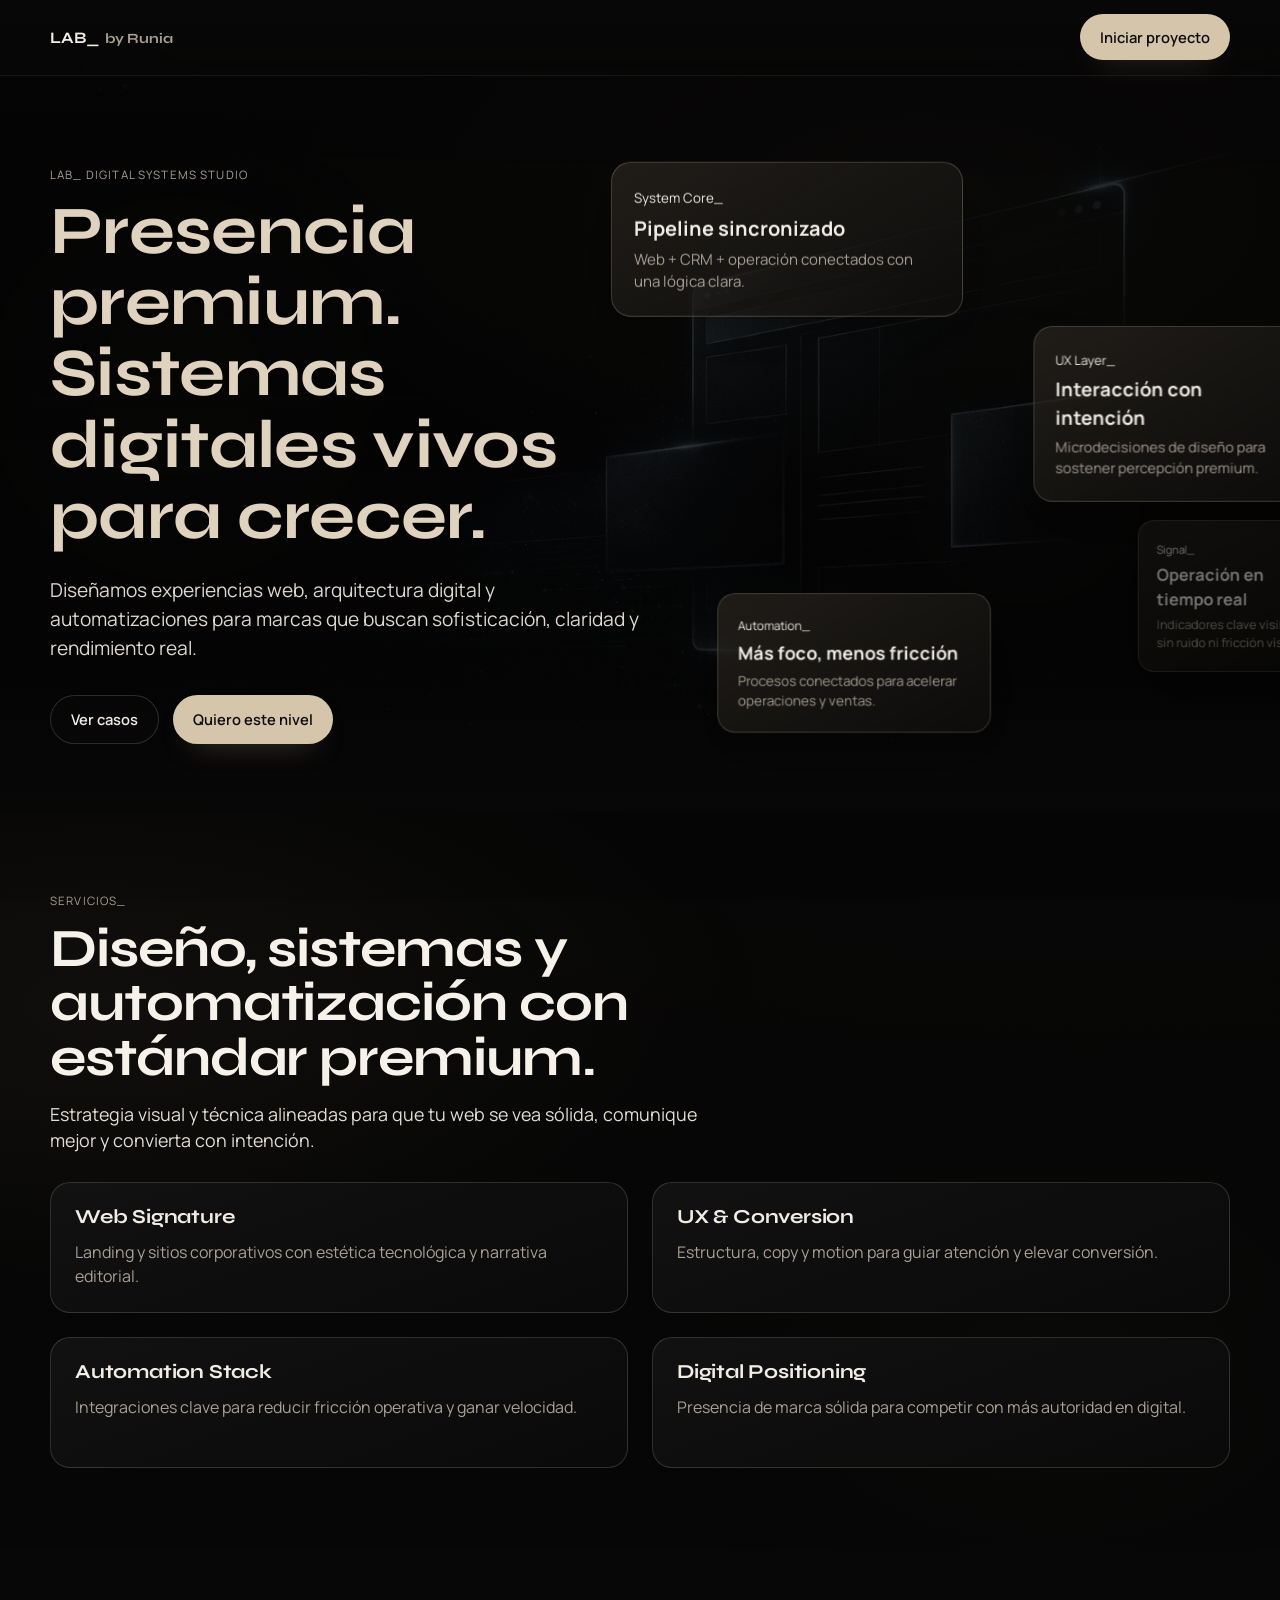
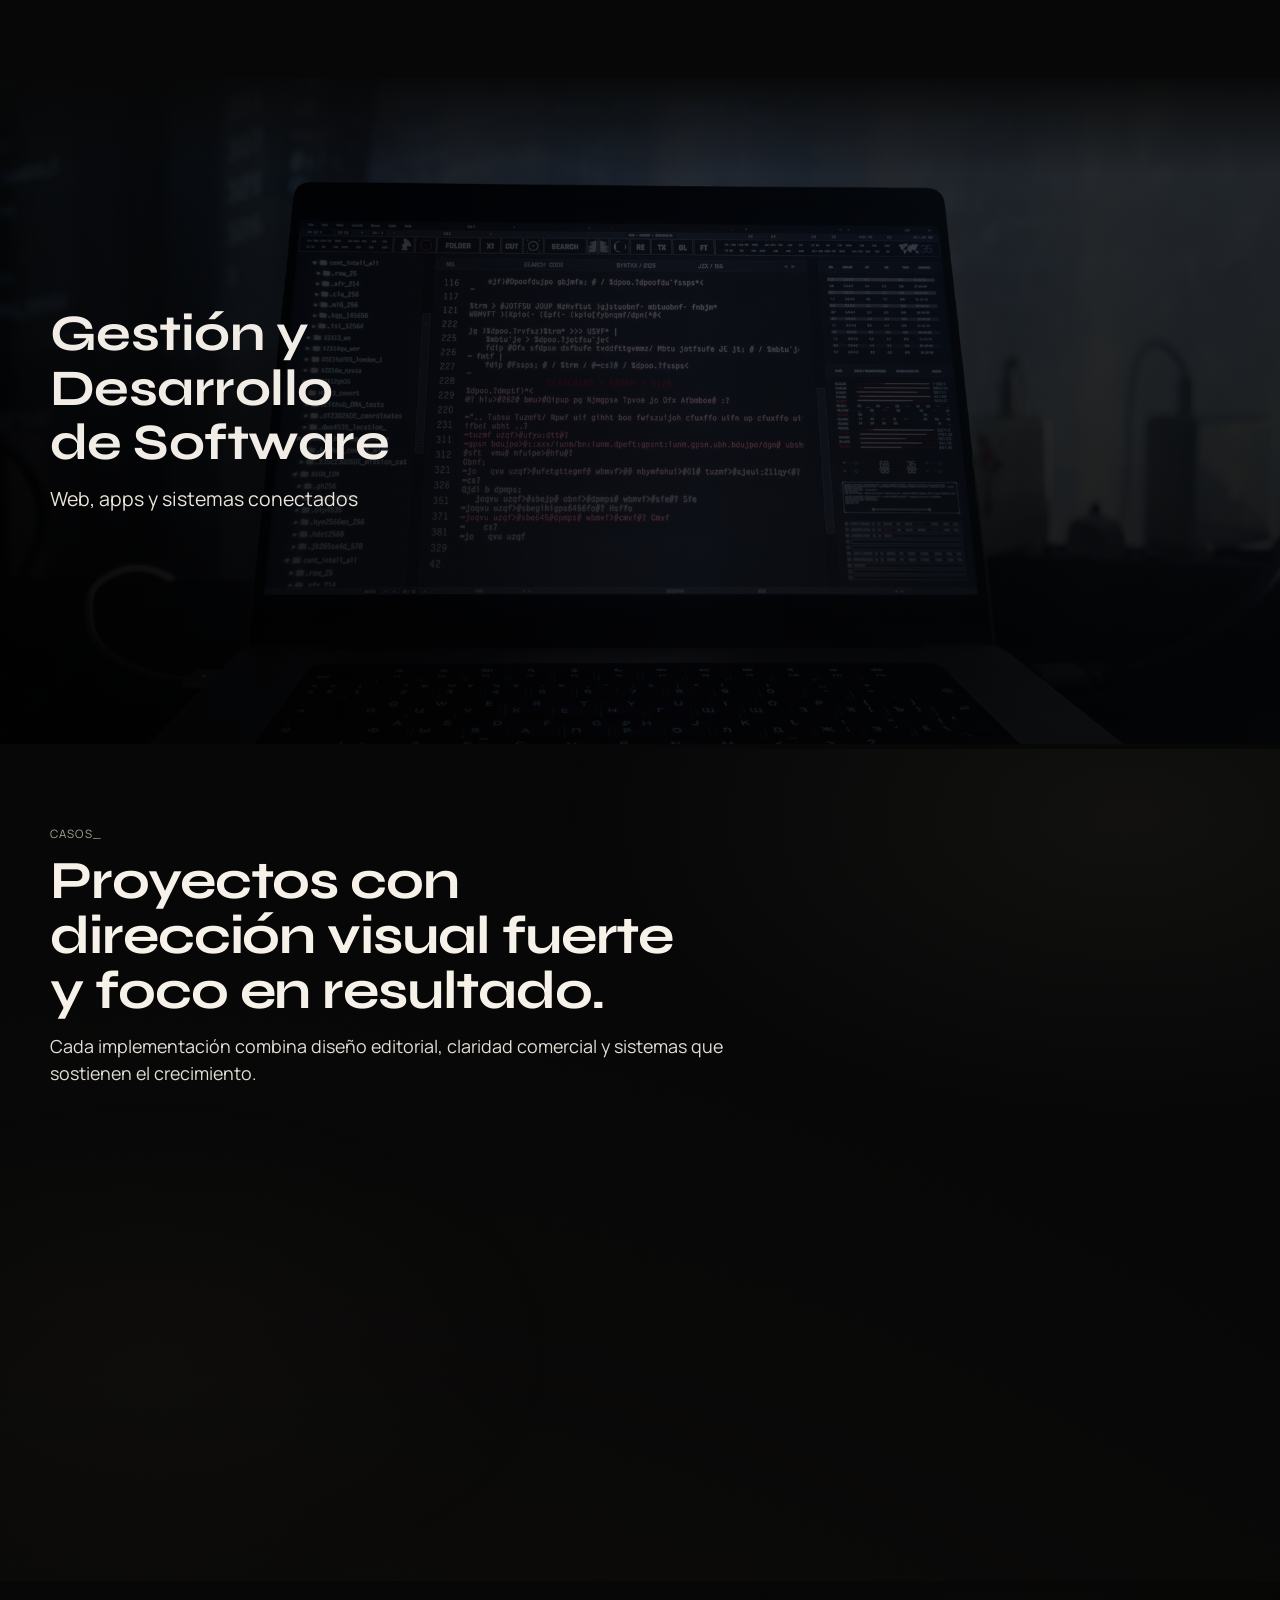
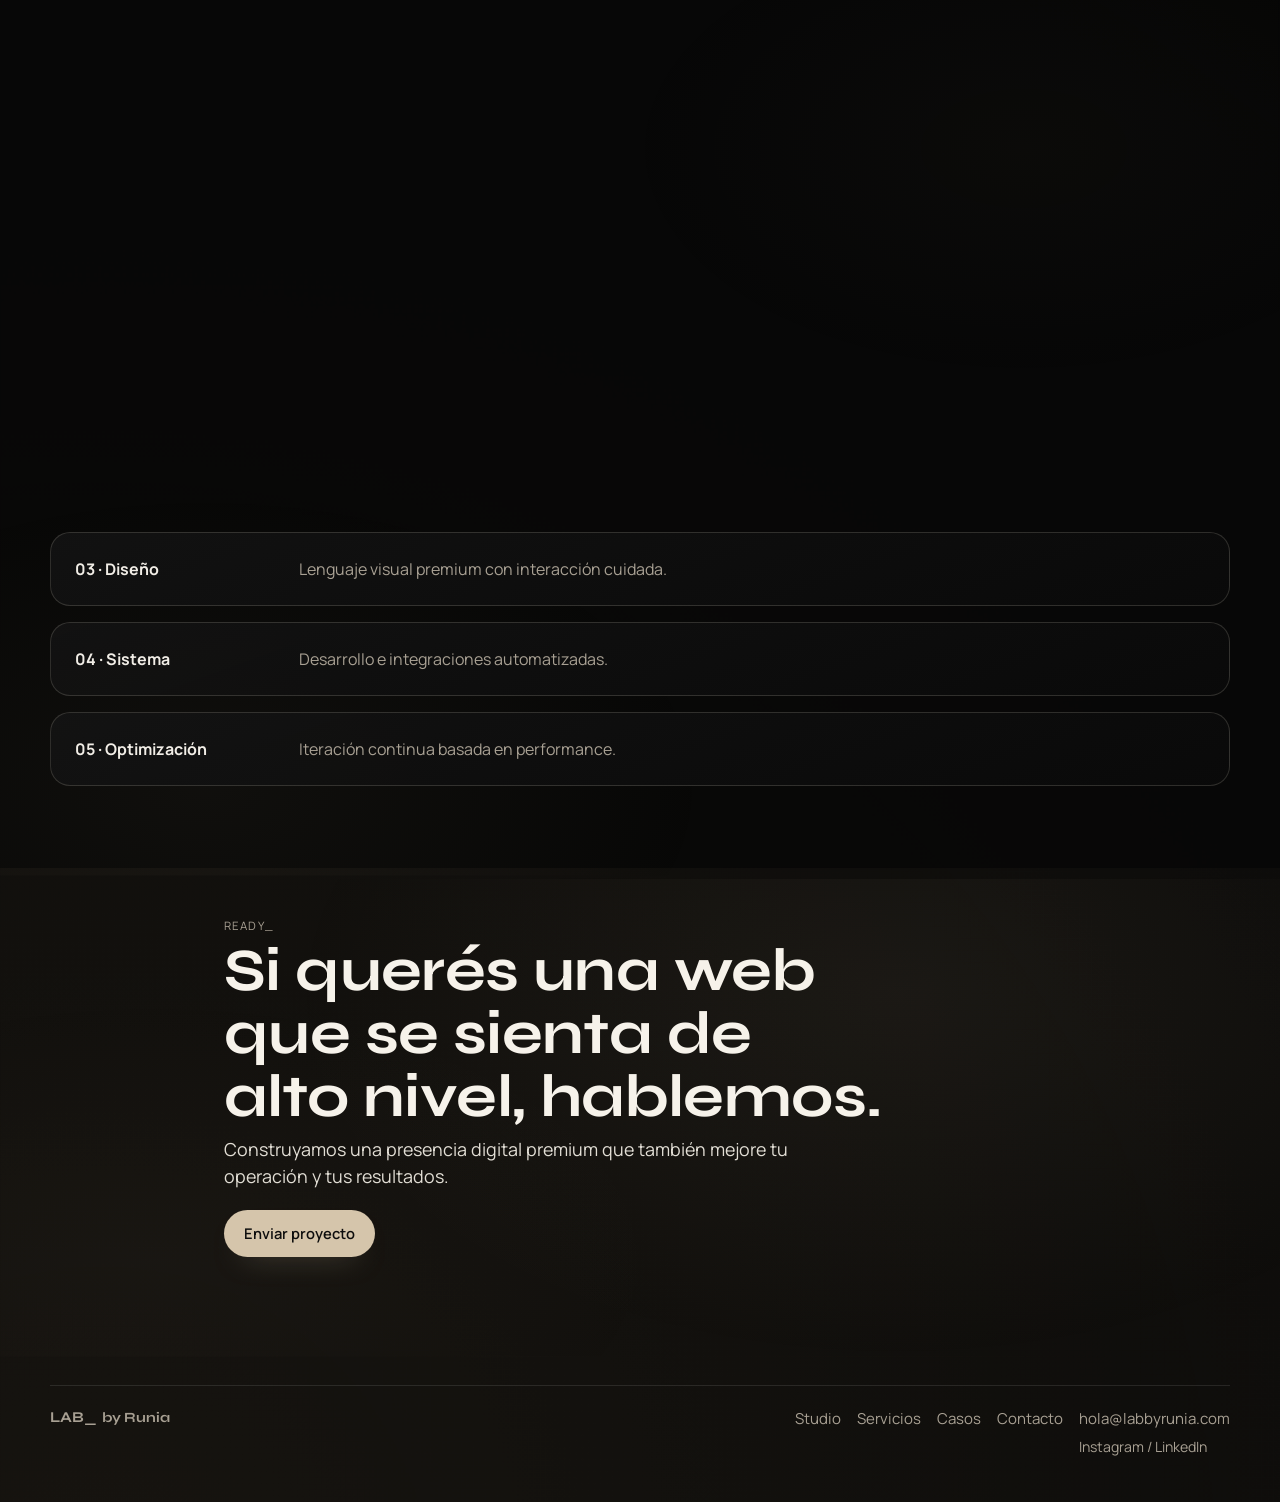
==== index.html @ f89820e9 "Restore heading hierarchy and rebalance highlight intensity" ====
<!doctype html>
<html lang="es">
  <head>
    <meta charset="UTF-8" />
    <meta name="viewport" content="width=device-width, initial-scale=1" />
    <title>LAB_ by Runia — Digital Systems Studio</title>
    <meta
      name="description"
      content="LAB_ by Runia crea webs premium, automatizaciones y sistemas digitales para marcas que buscan escalar con estructura y diseño de alto nivel."
    />
    <meta property="og:title" content="LAB_ by Runia" />
    <meta
      property="og:description"
      content="Experiencias digitales premium con estética editorial, interacción sutil y enfoque en resultados de negocio."
    />
    <meta property="og:type" content="website" />
    <meta name="theme-color" content="#080808" />
    <link rel="icon" type="image/png" href="assets/favicon/favicon.png" />
    <link rel="preconnect" href="https://fonts.googleapis.com" />
    <link rel="preconnect" href="https://fonts.gstatic.com" crossorigin />
    <link
      href="https://fonts.googleapis.com/css2?family=Manrope:wght@400;500;600;700&family=Syne:wght@500;600;700&display=swap"
      rel="stylesheet"
    />
    <link rel="stylesheet" href="styles.css" />
  </head>
  <body>
    <noscript>
      <style>
        .reveal {
          opacity: 1 !important;
          transform: none !important;
          filter: none !important;
        }
      </style>
    </noscript>

    <div class="site-atmosphere" aria-hidden="true"><span></span><span></span><span></span></div>
    <div class="hero-scroll-bg" aria-hidden="true"></div>
    <div class="global-particle-field" aria-hidden="true"></div>

    <header class="navbar" id="top">
      <nav class="container nav-wrap" aria-label="Principal">
        <a href="#top" class="brand" aria-label="LAB by Runia">LAB_<span>by Runia</span></a>
        <a href="formulario.html" class="btn btn-solid magnetic">Iniciar proyecto</a>
      </nav>
    </header>

    <main>
      <section class="hero" id="studio">
        <div class="container hero-grid">
          <div class="hero-copy">
            <p class="eyebrow reveal" data-reveal="soft">LAB_ DIGITAL SYSTEMS STUDIO</p>
            <h1 class="reveal motion-title hero-highlight" data-reveal="rise">
              Presencia premium.
              <span>Sistemas digitales vivos para crecer.</span>
            </h1>
            <p class="lead reveal" data-reveal="soft">
              Diseñamos experiencias web, arquitectura digital y automatizaciones para marcas que buscan sofisticación,
              claridad y rendimiento real.
            </p>
            <div class="hero-actions reveal" data-reveal="soft">
              <a href="#work" class="btn btn-ghost">Ver casos</a>
              <a href="formulario.html" class="btn btn-solid">Quiero este nivel</a>
            </div>
          </div>

          <div class="hero-visual reveal" data-reveal="right" aria-hidden="true">
            <article class="float-card card-main" data-intensity="1">
              <small>System Core_</small>
              <strong>Pipeline sincronizado</strong>
              <p>Web + CRM + operación conectados con una lógica clara.</p>
            </article>
            <article class="float-card card-mid" data-intensity="0.72">
              <small>UX Layer_</small>
              <strong>Interacción con intención</strong>
              <p>Microdecisiones de diseño para sostener percepción premium.</p>
            </article>
            <article class="float-card card-back" data-intensity="0.52">
              <small>Automation_</small>
              <strong>Más foco, menos fricción</strong>
              <p>Procesos conectados para acelerar operaciones y ventas.</p>
            </article>
            <article class="float-card card-edge" data-intensity="0.45">
              <small>Signal_</small>
              <strong>Operación en tiempo real</strong>
              <p>Indicadores clave visibles sin ruido ni fricción visual.</p>
            </article>
          </div>
        </div>
      </section>

      <section class="section" id="services">
        <div class="container">
          <div class="section-head reveal" data-reveal="soft">
            <p class="section-tag">Servicios_</p>
            <h2 class="motion-title section-highlight">Diseño, sistemas y automatización con estándar premium.</h2>
            <p class="section-intro">Estrategia visual y técnica alineadas para que tu web se vea sólida, comunique mejor y convierta con intención.</p>
          </div>
          <div class="services-grid">
            <article class="service-card interactive-surface reveal tilt" data-reveal="rise">
              <h3>Web Signature</h3>
              <p>Landing y sitios corporativos con estética tecnológica y narrativa editorial.</p>
            </article>
            <article class="service-card interactive-surface reveal tilt" data-reveal="rise">
              <h3>UX & Conversion</h3>
              <p>Estructura, copy y motion para guiar atención y elevar conversión.</p>
            </article>
            <article class="service-card interactive-surface reveal tilt" data-reveal="rise">
              <h3>Automation Stack</h3>
              <p>Integraciones clave para reducir fricción operativa y ganar velocidad.</p>
            </article>
            <article class="service-card interactive-surface reveal tilt" data-reveal="rise">
              <h3>Digital Positioning</h3>
              <p>Presencia de marca sólida para competir con más autoridad en digital.</p>
            </article>
          </div>
        </div>
      </section>

      <section class="showcase" aria-label="Showcase LAB_">
        <div class="showcase-slider" data-showcase-slider>
          <article
            class="showcase-slide is-active"
            data-showcase-slide
            style="--showcase-image: url('./assets/showcase/software.jpg')"
          >
            <div class="showcase-content">
              <h2>Gestión y Desarrollo de Software</h2>
              <p>Web, apps y sistemas conectados</p>
            </div>
          </article>
          <article
            class="showcase-slide"
            data-showcase-slide
            style="--showcase-image: url('./assets/showcase/branding.jpg')"
          >
            <div class="showcase-content">
              <h2>Diseño y Estrategia</h2>
              <p>Branding y experiencia digital premium</p>
            </div>
          </article>
          <article
            class="showcase-slide"
            data-showcase-slide
            style="--showcase-image: url('./assets/showcase/system.jpg')"
          >
            <div class="showcase-content">
              <h2>Sistemas que escalan</h2>
              <p>Automatización y operación inteligente</p>
            </div>
          </article>
        </div>
      </section>


      <section class="section" id="work">
        <div class="container">
          <div class="section-head reveal" data-reveal="soft">
            <p class="section-tag">Casos_</p>
            <h2 class="motion-title subtle-highlight">Proyectos con dirección visual fuerte y foco en resultado.</h2>
            <p class="section-intro">Cada implementación combina diseño editorial, claridad comercial y sistemas que sostienen el crecimiento.</p>
          </div>
          <div class="project-grid">
            <article class="project interactive-surface reveal tilt" data-reveal="left">
              <div class="project-media"><img src="./assets/servicios/image_1.png" alt="Caso Hospitality Premium" loading="lazy" decoding="async" /></div>
              <div class="project-body">
                <p class="meta">Hospitality Premium</p>
                <h3>Nueva experiencia digital para reservas directas y posicionamiento.</h3>
              </div>
            </article>
            <article class="project interactive-surface reveal tilt" data-reveal="rise">
              <div class="project-media"><img src="./assets/servicios/image_2.png" alt="Caso Servicios B2B" loading="lazy" decoding="async" /></div>
              <div class="project-body">
                <p class="meta">Servicios B2B</p>
                <h3>Ecosistema web + automatización comercial orientado a crecimiento.</h3>
              </div>
            </article>
            <article class="project interactive-surface reveal tilt" data-reveal="right">
              <div class="project-media"><img src="./assets/servicios/image_3.png" alt="Caso Producto Digital" loading="lazy" decoding="async" /></div>
              <div class="project-body">
                <p class="meta">Producto Digital</p>
                <h3>Lanzamiento con identidad premium y flujo de captación inteligente.</h3>
              </div>
            </article>
          </div>
        </div>
      </section>

      <section class="section" id="process">
        <div class="container">
          <div class="section-head reveal" data-reveal="soft">
            <p class="section-tag">Proceso_</p>
            <h2 class="motion-title subtle-highlight">Un flujo claro para diseñar, construir y escalar con precisión.</h2>
            <p class="section-intro">Una secuencia concreta para pasar de la idea a una presencia digital consistente, medible y profesional.</p>
          </div>
          <ol class="process-list">
            <li class="reveal interactive-surface" data-reveal="left"><strong>01 · Diagnóstico</strong><span>Marca, negocio y fricciones críticas.</span></li>
            <li class="reveal interactive-surface" data-reveal="rise"><strong>02 · Arquitectura</strong><span>Definición de estructura y narrativa.</span></li>
            <li class="reveal interactive-surface" data-reveal="rise"><strong>03 · Diseño</strong><span>Lenguaje visual premium con interacción cuidada.</span></li>
            <li class="reveal interactive-surface" data-reveal="rise"><strong>04 · Sistema</strong><span>Desarrollo e integraciones automatizadas.</span></li>
            <li class="reveal interactive-surface" data-reveal="right"><strong>05 · Optimización</strong><span>Iteración continua basada en performance.</span></li>
          </ol>
        </div>
      </section>

      <section class="section cta" id="contact">
        <div class="container cta-inner reveal" data-reveal="rise">
          <p class="section-tag">Ready_</p>
          <h2 class="motion-title subtle-highlight">Si querés una web que se sienta de alto nivel, hablemos.</h2>
          <p class="section-intro">Construyamos una presencia digital premium que también mejore tu operación y tus resultados.</p>
          <a href="formulario.html" class="btn btn-solid">Enviar proyecto</a>
        </div>
      </section>
    </main>

    <footer class="footer">
      <div class="container footer-wrap">
        <a href="#top" class="brand">LAB_<span>by Runia</span></a>
        <ul>
          <li><a href="#studio">Studio</a></li>
          <li><a href="#services">Servicios</a></li>
          <li><a href="#work">Casos</a></li>
          <li><a href="#contact">Contacto</a></li>
        </ul>
        <div>
          <a href="mailto:hola@labbyrunia.com">hola@labbyrunia.com</a>
          <p>Instagram / LinkedIn</p>
        </div>
      </div>
    </footer>

    <script src="script.js"></script>
  </body>
</html>
---- styles.css ----
:root {
  --bg: #070707;
  --bg-soft: #111111;
  --panel: rgba(19, 19, 19, 0.8);
  --text: #f1ede6;
  --muted: #a8a093;
  --line: rgba(236, 226, 208, 0.16);
  --accent: #d5c5ab;
  --radius: 1.25rem;
  --max: 1180px;
  --easing-premium: cubic-bezier(0.22, 0.61, 0.36, 1);
  --space-1: 0.5rem;   /* 8px */
  --space-2: 0.75rem;  /* 12px */
  --space-3: 1rem;     /* 16px */
  --space-4: 1.5rem;   /* 24px */
  --space-5: 2rem;     /* 32px */
}

*,
*::before,
*::after {
  box-sizing: border-box;
}

html {
  scroll-behavior: smooth;
}

body {
  margin: 0;
  color: var(--text);
  font-family: "Manrope", system-ui, -apple-system, BlinkMacSystemFont, "Segoe UI", sans-serif;
  line-height: 1.5;
  background:
    radial-gradient(circle at 84% -16%, rgba(48, 40, 29, 0.52) 0%, transparent 35%),
    radial-gradient(circle at 8% 102%, rgba(44, 38, 28, 0.42) 0%, transparent 46%),
    var(--bg);
  overflow-x: hidden;
  --spot-x: 50%;
  --spot-y: 20%;
  --spot-opacity: 0;
}

body::before,
body::after {
  content: "";
  position: fixed;
  inset: -25%;
  pointer-events: none;
  z-index: -3;
}

body::before {
  background:
    radial-gradient(26rem 26rem at var(--spot-x) var(--spot-y), rgba(221, 205, 178, calc(var(--spot-opacity) * 0.12)), transparent 72%),
    radial-gradient(20rem 20rem at calc(var(--spot-x) - 22%) calc(var(--spot-y) + 12%), rgba(191, 177, 150, calc(var(--spot-opacity) * 0.08)), transparent 74%);
  transition: opacity 0.4s var(--easing-premium);
}

body::after {
  opacity: 0.28;
  mix-blend-mode: soft-light;
  background-image:
    radial-gradient(circle at 20% 18%, rgba(255, 255, 255, 0.16) 0.5px, transparent 0.8px),
    radial-gradient(circle at 75% 62%, rgba(255, 255, 255, 0.14) 0.45px, transparent 0.8px);
  background-size: 3px 3px, 4px 4px;
}

.site-atmosphere {
  position: fixed;
  inset: 0;
  z-index: -2;
  pointer-events: none;
  overflow: hidden;
}

.site-atmosphere span {
  position: absolute;
  border-radius: 999px;
  filter: blur(64px);
  opacity: 0.12;
  transform: translate3d(0, 0, 0);
}

.site-atmosphere span:nth-child(1) {
  width: 44vw;
  height: 44vw;
  left: -8vw;
  top: 12vh;
  background: radial-gradient(circle at center, rgba(193, 170, 136, 0.32), transparent 72%);
}

.site-atmosphere span:nth-child(2) {
  width: 32vw;
  height: 28vw;
  right: 4vw;
  top: 34vh;
  background: radial-gradient(circle at center, rgba(225, 212, 193, 0.24), transparent 72%);
}

.site-atmosphere span:nth-child(3) {
  width: 36vw;
  height: 30vw;
  left: 22vw;
  bottom: -8vw;
  background: radial-gradient(circle at center, rgba(178, 163, 136, 0.2), transparent 74%);
}

.hero-scroll-bg {
  position: fixed;
  inset: 0;
  z-index: -4;
  pointer-events: none;
  background-image: url("./assets/hero/hero.webp");
  background-size: cover;
  background-position: center right;
  background-repeat: no-repeat;
  background-attachment: fixed;
  filter: saturate(0.72) brightness(0.62) contrast(1.04);
  opacity: 0.78;
}

.container {
  width: min(100% - 3rem, var(--max));
  margin-inline: auto;
}

.global-particle-field {
  position: fixed;
  inset: 0;
  z-index: -1;
  pointer-events: none;
  overflow: hidden;
  opacity: 0.4;
}

.navbar {
  position: sticky;
  top: 0;
  z-index: 40;
  backdrop-filter: blur(15px) saturate(1.08);
  background: linear-gradient(180deg, rgba(9, 9, 9, 0.82), rgba(9, 9, 9, 0.58));
  border-bottom: 1px solid rgba(255, 255, 255, 0.06);
  transition: background-color 340ms var(--easing-premium), border-color 340ms var(--easing-premium), box-shadow 340ms var(--easing-premium);
}

.navbar.is-scrolled {
  background: linear-gradient(180deg, rgba(9, 9, 9, 0.9), rgba(8, 8, 8, 0.78));
  border-bottom-color: rgba(255, 255, 255, 0.12);
  box-shadow: 0 22px 48px -44px rgba(0, 0, 0, 0.9);
}

.nav-wrap {
  min-height: 4.7rem;
  display: flex;
  align-items: center;
  justify-content: space-between;
  gap: 1.2rem;
}

.brand {
  text-decoration: none;
  font-family: "Syne", sans-serif;
  color: var(--text);
  font-weight: 700;
}

.brand span {
  color: var(--muted);
  margin-left: 0.3rem;
  font-size: 0.88rem;
}

.nav-links {
  display: flex;
  list-style: none;
  gap: 1.4rem;
  padding: 0;
  margin: 0;
}

.nav-links a,
.footer a {
  color: var(--muted);
  text-decoration: none;
  position: relative;
  font-size: 0.94rem;
  transition: color 350ms var(--easing-premium), transform 350ms var(--easing-premium);
}

.nav-links a::after,
.footer a::after {
  content: "";
  position: absolute;
  left: 0;
  bottom: -0.14rem;
  width: 100%;
  height: 1px;
  background: linear-gradient(90deg, transparent 0%, currentColor 16%, currentColor 84%, transparent 100%);
  transform: scaleX(0);
  transform-origin: left;
  transition: transform 350ms var(--easing-premium);
}

.nav-links a:hover,
.footer a:hover {
  color: var(--text);
  transform: translateY(-1px);
}

.nav-links a:hover::after,
.footer a:hover::after {
  transform: scaleX(1);
}

.menu-toggle {
  display: none;
}

.btn {
  text-decoration: none;
  padding: 0.76rem 1.26rem;
  border-radius: 999px;
  font-size: 0.92rem;
  font-weight: 600;
  display: inline-flex;
  align-items: center;
  justify-content: center;
  transition:
    transform 320ms var(--easing-premium),
    background-color 320ms var(--easing-premium),
    border-color 320ms var(--easing-premium),
    color 320ms var(--easing-premium),
    box-shadow 320ms var(--easing-premium);
}

.btn:hover {
  transform: translateY(-2px);
}

.btn.magnetic {
  will-change: transform;
}

.btn.magnetic:hover {
  transform: none;
}

.btn-solid {
  color: #0d0d0d;
  background: var(--accent);
  box-shadow: 0 14px 30px -20px rgba(213, 197, 171, 0.62);
}

.btn-solid:hover {
  background: #e1d4be;
}

.btn-ghost {
  border: 1px solid var(--line);
  color: var(--text);
  background: rgba(255, 255, 255, 0.01);
}

.btn-ghost:hover {
  border-color: rgba(213, 197, 171, 0.4);
}

.hero {
  position: relative;
  padding: 5.6rem 0 4.2rem;
  isolation: isolate;
  background: transparent;
  opacity: 0;
  transform: translateY(16px);
  animation: hero-enter 900ms var(--easing-premium) 120ms forwards;
}

.hero::before {
  content: "";
  position: absolute;
  inset: 0;
  z-index: -1;
  pointer-events: none;
  background:
    linear-gradient(180deg, rgba(6, 6, 6, 0.72) 0%, rgba(6, 6, 6, 0.5) 44%, rgba(6, 6, 6, 0.78) 100%),
    radial-gradient(58rem 28rem at 72% 18%, rgba(245, 237, 224, 0.05), transparent 70%);
}

.hero::after {
  content: "";
  position: absolute;
  left: 0;
  right: 0;
  bottom: -1px;
  height: clamp(3.5rem, 9vw, 7rem);
  pointer-events: none;
  z-index: 1;
  background: linear-gradient(180deg, rgba(7, 7, 7, 0) 0%, rgba(7, 7, 7, 0.88) 70%, rgba(7, 7, 7, 1) 100%);
}

.particle {
  position: absolute;
  border-radius: 50%;
  width: var(--particle-size, 8px);
  height: var(--particle-size, 8px);
  opacity: var(--particle-opacity, 0.1);
  background: radial-gradient(circle at 28% 30%, rgba(243, 238, 228, 0.9), rgba(214, 201, 178, 0.26) 72%, transparent 100%);
  transform: translate3d(var(--particle-x, 0px), var(--particle-y, 0px), 0);
  filter: blur(var(--particle-blur, 0px));
  will-change: transform;
}


.eyebrow,
.section-tag,
.meta {
  text-transform: uppercase;
  letter-spacing: 0.1em;
  font-size: 0.72rem;
  color: var(--muted);
  margin: 0;
}

.hero-grid {
  display: grid;
  grid-template-columns: 1.1fr 1fr;
  gap: 3.1rem;
  align-items: end;
  position: relative;
  z-index: 2;
}

h1,
h2,
h3 {
  margin: 0;
  font-family: "Syne", sans-serif;
  line-height: 1.05;
  letter-spacing: -0.01em;
}

h1 {
  margin-top: 0.8rem;
  max-width: 14ch;
  font-size: clamp(2.2rem, 5.3vw, 5rem);
}

h1 span {
  color: #dfd2be;
}

.motion-title.reveal .word {
  display: inline-block;
  transform: translateY(1.08em);
  opacity: 0;
  filter: blur(3px);
  transition: transform 0.72s var(--easing-premium), opacity 0.72s var(--easing-premium), filter 0.72s var(--easing-premium);
  transition-delay: var(--word-delay, 0ms);
}

.motion-title.reveal.is-visible .word {
  transform: translateY(0);
  opacity: 1;
  filter: blur(0);
}

.lead {
  margin: 1.5rem 0 2.05rem;
  max-width: 58ch;
  font-size: clamp(1rem, 1.6vw, 1.2rem);
  color: color-mix(in srgb, var(--text) 72%, var(--muted));
}

.hero-actions {
  display: flex;
  gap: 0.85rem;
  flex-wrap: wrap;
}

.hero-visual {
  min-height: clamp(23rem, 47vw, 35rem);
  width: min(120%, 44rem);
  margin-left: max(-2.6rem, -5vw);
  position: relative;
  perspective: 1500px;
  transform-style: preserve-3d;
  overflow: visible;
}

.float-card {
  position: absolute;
  --shadow-x: 0px;
  --shadow-y: 20px;
  background: linear-gradient(150deg, rgba(40, 36, 31, 0.78), rgba(18, 17, 15, 0.62));
  border: 1px solid rgba(232, 218, 192, 0.22);
  border-radius: var(--radius);
  padding: 1.35rem;
  box-shadow:
    var(--shadow-x) var(--shadow-y) 54px -38px rgba(0, 0, 0, 0.34),
    0 24px 64px -48px rgba(0, 0, 0, 0.42);
  backdrop-filter: blur(10px);
  filter: blur(var(--depth-blur, 0px));
  transform:
    translate3d(calc(var(--drag-x, 0px) + var(--mx, 0px)), calc(var(--drag-y, 0px) + var(--float-y, 0px) + var(--my, 0px)), 0)
    rotateX(var(--rx, 0deg))
    rotateY(var(--ry, 0deg))
    scale(var(--scale, 1));
  transition: border-color 360ms var(--easing-premium), box-shadow 360ms var(--easing-premium);
  cursor: grab;
  z-index: var(--z-card, 1);
  will-change: transform;
  user-select: none;
  touch-action: none;
}

.float-card:hover {
  border-color: rgba(212, 195, 169, 0.35);
}

.float-card.is-dragging {
  cursor: grabbing;
  transition: none;
  box-shadow: 0 30px 70px -34px rgba(0, 0, 0, 0.72);
}

.float-card strong {
  display: block;
  margin: 0.32rem 0;
  font-size: 1.25rem;
}

.float-card p {
  margin: 0;
  color: var(--muted);
  font-size: 0.94rem;
}

.card-main {
  inset: -4% auto auto -6%;
  width: min(22rem, 73%);
}

.card-mid {
  inset: 24% -4% auto auto;
  width: min(18.5rem, 62%);
  --scale: 0.95;
}

.card-back {
  inset: auto auto 1% 8%;
  width: min(19rem, 64%);
  --scale: 0.9;
}

.card-edge {
  inset: 58% -8% auto auto;
  width: min(14.4rem, 52%);
  --scale: 0.82;
  --depth-blur: 0.2px;
  opacity: 0.48;
}

.section {
  position: relative;
  padding: 5.1rem 0;
  isolation: isolate;
}

.showcase {
  position: relative;
  width: 100vw;
  margin-left: calc(50% - 50vw);
  margin-top: clamp(3.5rem, 10vw, 8.5rem);
  height: 74vh;
  min-height: 30rem;
  overflow: hidden;
  isolation: isolate;
}

.showcase::before {
  content: "";
  position: absolute;
  top: 0;
  left: 0;
  right: 0;
  height: clamp(3rem, 8vw, 6rem);
  z-index: 3;
  pointer-events: none;
  background: linear-gradient(180deg, rgba(7, 7, 7, 0.92) 0%, rgba(7, 7, 7, 0) 100%);
}

.showcase-slider {
  position: relative;
  width: 100%;
  height: 100%;
}

.showcase-slide {
  position: absolute;
  inset: 0;
  display: grid;
  align-items: center;
  padding-inline: 0;
  opacity: 0;
  pointer-events: none;
  transform: translateX(6%);
  transition: opacity 1.1s ease-in-out, transform 1.1s ease-in-out;
}

.showcase-slide::before,
.showcase-slide::after {
  content: "";
  position: absolute;
  inset: 0;
}

.showcase-slide::before {
  z-index: -2;
  background-image: var(--showcase-image);
  background-size: cover;
  background-position: center;
  transform: scale(1);
  transition: transform 900ms ease-in-out;
}

.showcase-slide::after {
  z-index: -1;
  background:
    linear-gradient(90deg, rgba(0, 0, 0, 0.86) 0%, rgba(0, 0, 0, 0.54) 55%, rgba(0, 0, 0, 0.7) 100%),
    linear-gradient(180deg, rgba(7, 7, 7, 0.22) 0%, rgba(7, 7, 7, 0.72) 100%);
}

.showcase-slide.is-active {
  opacity: 1;
  transform: translateX(0);
  pointer-events: auto;
}

.showcase-slide.is-active::before {
  transform: scale(1.05);
}

.showcase-content {
  width: min(100% - 3rem, var(--max));
  margin-inline: auto;
  transform: none;
  padding-right: clamp(1rem, 3vw, 5rem);
}

.showcase-content h2 {
  max-width: 11ch;
  font-size: clamp(1.9rem, 4vw, 3.65rem);
  line-height: 1.06;
  text-wrap: balance;
}

@supports (((-webkit-background-clip: text) or (background-clip: text)) and ((-webkit-mask-image: radial-gradient(circle, #000 0%, transparent 100%)) or (mask-image: radial-gradient(circle, #000 0%, transparent 100%)))) {
  .interactive-highlight {
    position: relative;
    display: inline-block;
    color: #f6f2ea;
    --highlight-x: 50%;
    --highlight-y: 50%;
    --highlight-alpha: 0;
    --highlight-glow-alpha: 0;
    --highlight-radius: clamp(120px, 16vw, 200px);
    --highlight-saturation: 1;
    --highlight-glow-blur: 2px;
    --highlight-glow-strength: 1;
    --highlight-intensity: 1;
    --highlight-gradient: linear-gradient(120deg, #00e5ff, #ff00a8, #ffd600, #0066ff, #00e5ff);
  }

  .interactive-highlight::before,
  .interactive-highlight::after {
    content: attr(data-highlight-text);
    position: absolute;
    inset: 0;
    pointer-events: none;
    color: transparent;
    background-image: var(--highlight-gradient);
    background-size: 220% 220%;
    background-position: 0% 50%;
    -webkit-background-clip: text;
    background-clip: text;
    -webkit-text-fill-color: transparent;
    animation: cmyk-shift 5.4s linear infinite;
    will-change: opacity, background-position, transform, filter, mask-image, -webkit-mask-image;
    -webkit-mask-image: radial-gradient(
      circle var(--highlight-radius) at var(--highlight-x) var(--highlight-y),
      rgba(0, 0, 0, 1) 0%,
      rgba(0, 0, 0, 0.88) 46%,
      rgba(0, 0, 0, 0) 84%
    );
    mask-image: radial-gradient(
      circle var(--highlight-radius) at var(--highlight-x) var(--highlight-y),
      rgba(0, 0, 0, 1) 0%,
      rgba(0, 0, 0, 0.88) 46%,
      rgba(0, 0, 0, 0) 84%
    );
  }

  .interactive-highlight::before {
    opacity: calc(var(--highlight-glow-alpha) * var(--highlight-glow-strength) * var(--highlight-intensity));
    filter: blur(var(--highlight-glow-blur)) saturate(var(--highlight-saturation));
    transform: translate3d(0, 0, 0);
  }

  .interactive-highlight::after {
    opacity: calc(var(--highlight-alpha) * var(--highlight-intensity));
    filter: saturate(var(--highlight-saturation));
  }

  .hero-highlight {
    --highlight-radius: clamp(170px, 22vw, 250px);
    --highlight-saturation: 1.36;
    --highlight-glow-blur: 6px;
    --highlight-glow-strength: 1;
  }

  .section-highlight {
    --highlight-radius: clamp(130px, 17vw, 200px);
    --highlight-saturation: 0.92;
    --highlight-glow-blur: 2px;
    --highlight-glow-strength: 0.3;
    --highlight-intensity: 0.62;
  }

  .subtle-highlight {
    --highlight-radius: clamp(95px, 12vw, 150px);
    --highlight-saturation: 0.78;
    --highlight-glow-blur: 0px;
    --highlight-glow-strength: 0;
    --highlight-intensity: 0.26;
  }
}

@keyframes cmyk-shift {
  0% {
    background-position: 0% 50%;
  }
  50% {
    background-position: 100% 50%;
  }
  100% {
    background-position: 0% 50%;
  }
}

.showcase-content p {
  margin: 0.9rem 0 0;
  max-width: 30ch;
  font-size: clamp(0.98rem, 1.6vw, 1.22rem);
  color: color-mix(in srgb, var(--text) 85%, #c8b9a4);
}

#services,
#process {
  background: rgba(7, 7, 7, 0.78);
  backdrop-filter: blur(1px);
}

#work,
#contact {
  background: transparent;
}

.section::before {
  content: "";
  position: absolute;
  inset: 0;
  border-radius: 0;
  background:
    radial-gradient(70rem 40rem at 8% 18%, rgba(205, 182, 143, 0.04), transparent 72%),
    radial-gradient(56rem 36rem at 88% 74%, rgba(232, 219, 200, 0.035), transparent 72%);
  border: 0;
  backdrop-filter: none;
  z-index: -1;
  transform: translate3d(0, var(--section-shift, 0px), 0);
  pointer-events: none;
}

#services::before {
  background:
    radial-gradient(62rem 30rem at 8% 26%, rgba(205, 182, 143, 0.055), transparent 68%),
    radial-gradient(40rem 28rem at 82% 74%, rgba(160, 141, 113, 0.03), transparent 70%);
}

#work::before {
  background:
    radial-gradient(55rem 32rem at 88% 8%, rgba(232, 219, 200, 0.05), transparent 66%),
    radial-gradient(38rem 24rem at 12% 72%, rgba(187, 169, 141, 0.028), transparent 70%);
}

#process::before {
  background:
    radial-gradient(48rem 28rem at 16% 90%, rgba(180, 162, 136, 0.05), transparent 66%),
    radial-gradient(38rem 22rem at 80% 18%, rgba(214, 196, 165, 0.022), transparent 68%);
}

.cta::before {
  background:
    radial-gradient(56rem 34rem at 70% 24%, rgba(214, 196, 165, 0.06), transparent 68%),
    radial-gradient(46rem 24rem at 12% 80%, rgba(189, 170, 143, 0.03), transparent 70%);
}

.section-head {
  display: grid;
  gap: var(--space-2);
  margin-bottom: 1.75rem;
}

.section-head h2 {
  max-width: 20ch;
  line-height: 1.02;
  letter-spacing: -0.02em;
  color: #f7f2e9;
  text-wrap: balance;
  font-size: clamp(2rem, 4.2vw, 3.8rem);
}

.section-intro {
  margin: 0.15rem 0 0;
  max-width: 62ch;
  font-size: clamp(1rem, 1.4vw, 1.12rem);
  color: color-mix(in srgb, var(--text) 80%, var(--muted));
}

.services-grid,
.project-grid {
  display: grid;
  gap: 1.5rem;
}

.services-grid {
  grid-template-columns: repeat(2, minmax(0, 1fr));
  grid-auto-rows: 1fr;
  align-items: stretch;
}

.service-card,
.project,
.process-list li {
  border: 1px solid var(--line);
  border-radius: var(--radius);
  background: linear-gradient(160deg, rgba(20, 20, 20, 0.88), rgba(10, 10, 10, 0.94));
}

.interactive-surface {
  position: relative;
  overflow: hidden;
  will-change: transform;
  transition: transform 340ms var(--easing-premium), border-color 340ms var(--easing-premium), box-shadow 340ms var(--easing-premium);
}

.interactive-surface::after {
  content: "";
  position: absolute;
  inset: -20%;
  border-radius: inherit;
  opacity: 0;
  background: radial-gradient(circle at var(--ix, 50%) var(--iy, 50%), rgba(255, 245, 232, 0.12), transparent 52%);
  transition: opacity 340ms var(--easing-premium);
  pointer-events: none;
}

.interactive-surface:hover::after {
  opacity: 0.28;
}

.service-card {
  height: 100%;
  padding: var(--space-4);
  display: grid;
  grid-template-rows: auto 1fr;
  align-content: start;
}

.service-card:hover {
  transform: translateY(-2px);
  border-color: rgba(212, 195, 169, 0.3);
  box-shadow: 0 22px 38px -36px rgba(0, 0, 0, 0.76);
}

.service-card h3 {
  font-size: 1.24rem;
}

.service-card p {
  margin: var(--space-2) 0 0;
  color: var(--muted);
}

.project-grid {
  grid-template-columns: repeat(3, minmax(0, 1fr));
}

.project {
  min-height: 24rem;
  display: grid;
  grid-template-rows: 220px 1fr;
  overflow: hidden;
}

.project:hover {
  transform: translateY(-2px);
  border-color: rgba(212, 195, 169, 0.3);
  box-shadow: 0 20px 34px -30px rgba(0, 0, 0, 0.7);
}

.project-media {
  height: 220px;
  overflow: hidden;
  border-radius: calc(var(--radius) - 1px) calc(var(--radius) - 1px) 0 0;
}

.project-media img {
  width: 100%;
  height: 100%;
  object-fit: cover;
  object-position: center;
  display: block;
  transform: scale(1);
  transition: transform 540ms var(--easing-premium);
  backface-visibility: hidden;
}

.project:hover .project-media img {
  transform: scale(1.05);
}

.project-body {
  padding: var(--space-4);
  display: grid;
  grid-template-rows: auto 1fr;
  align-content: start;
  position: relative;
  z-index: 1;
}

.project h3 {
  margin-top: var(--space-2);
  font-size: clamp(1.06rem, 1.8vw, 1.38rem);
}

.process-list {
  list-style: none;
  margin: 0;
  padding: 0;
  display: grid;
  gap: 1rem;
}

.process-list li {
  padding: var(--space-4);
  display: grid;
  grid-template-columns: 13rem 1fr;
  gap: var(--space-3);
  align-items: start;
}

.process-list li:hover {
  transform: translateY(-1px);
  border-color: rgba(212, 195, 169, 0.28);
  box-shadow: 0 16px 28px -24px rgba(0, 0, 0, 0.7);
}

.process-list span {
  color: var(--muted);
}

.cta {
  padding-top: 2.6rem;
}

.cta-inner {
  padding: clamp(0.25rem, 1vw, 0.5rem) 0;
  max-width: 52rem;
  transform: translate3d(0, var(--parallax-y, 0), 0);
}

.cta-inner h2 {
  max-width: 15ch;
  margin: 0.28rem 0 0.45rem;
  font-size: clamp(2.15rem, 4.7vw, 4.2rem);
}

.cta-inner .section-intro {
  margin: 0 0 1.3rem;
  max-width: 57ch;
}

.footer {
  padding: 2.4rem 0 2.8rem;
}

.footer-wrap {
  border-top: 1px solid rgba(255, 255, 255, 0.1);
  padding-top: 1.3rem;
  display: grid;
  grid-template-columns: 1fr auto auto;
  gap: 1rem;
}

.footer ul {
  margin: 0;
  padding: 0;
  list-style: none;
  display: flex;
  gap: 1rem;
}

.footer p {
  margin: 0.32rem 0 0;
  font-size: 0.88rem;
  color: var(--muted);
}

.reveal {
  opacity: 1;
  transform: none;
  filter: none;
}

html.js .reveal {
  opacity: 0;
  transform: translateY(var(--reveal-y, 20px)) scale(var(--reveal-scale, 0.986));
  filter: blur(var(--reveal-blur, 2px));
  transition:
    transform var(--reveal-duration, 620ms) var(--easing-premium),
    opacity var(--reveal-duration, 620ms) var(--easing-premium),
    filter var(--reveal-duration, 620ms) var(--easing-premium);
  transition-delay: var(--reveal-delay, 0ms);
}

html.js .reveal[data-reveal='soft'] {
  --reveal-y: 12px;
  --reveal-blur: 1px;
  --reveal-duration: 520ms;
}

html.js .reveal[data-reveal='rise'] {
  --reveal-y: 16px;
  --reveal-duration: 620ms;
}

html.js .reveal[data-reveal='left'] {
  --reveal-y: 0px;
  transform: translateX(-14px) scale(0.996);
}

html.js .reveal[data-reveal='right'] {
  --reveal-y: 0px;
  transform: translateX(14px) scale(0.996);
}

html.js .reveal.is-visible {
  opacity: 1;
  transform: translateY(0) translateX(0) scale(1);
  filter: blur(0);
}

@keyframes hero-enter {
  from {
    opacity: 0;
    transform: translateY(16px);
  }
  to {
    opacity: 1;
    transform: translateY(0);
  }
}

@media (max-width: 980px), (pointer: coarse) {
  .nav-wrap {
    flex-wrap: wrap;
    padding: 0.6rem 0;
  }

  .menu-toggle {
    display: none !important;
    border: 1px solid var(--line);
    border-radius: 999px;
    background: rgba(255, 255, 255, 0.02);
    color: var(--text);
    padding: 0.34rem 0.8rem;
    font: inherit;
  }

  .nav-links { display: none !important; }

  .hero-grid,
  .footer-wrap,
  .process-list li,
  .project-grid,
  .services-grid {
    grid-template-columns: 1fr;
  }

  .services-grid {
    grid-auto-rows: auto;
  }

  .hero {
    padding-top: 2.6rem;
    padding-bottom: 2.2rem;
  }

  .hero-visual {
    min-height: 24rem;
    width: 100%;
    margin-top: 1rem;
    margin-left: 0;
    overflow: visible;
  }

  .float-card {
    position: absolute;
    padding: 0.68rem;
    border-radius: 0.8rem;
    touch-action: none;
  }

  .float-card strong {
    font-size: 0.78rem;
    margin: 0.24rem 0;
  }

  .float-card p {
    font-size: 0.63rem;
  }

  .float-card small {
    font-size: 0.52rem;
  }

  .card-main,
  .card-mid,
  .card-back,
  .card-edge {
    --scale: 1;
    opacity: 0.98;
    filter: none;
  }

  .card-main { top: 11%; left: 6%; width: 46%; }
  .card-mid { top: 34%; right: 8%; width: 43%; left: auto; }
  .card-back { top: 54%; left: 10%; width: 45%; right: auto; bottom: auto; }
  .card-edge { top: 67%; right: 11%; width: 34%; left: auto; opacity: 0.92; }

  .nav-wrap > .btn {
    margin-left: auto;
  }

  .site-atmosphere span {
    opacity: 0.12;
  }

  .hero-scroll-bg {
    background-attachment: scroll;
    background-position: 70% center;
  }

  .showcase {
    margin-top: clamp(2.2rem, 8vw, 4.4rem);
    min-height: 27rem;
    height: 64vh;
  }

  .showcase-slide {
    transform: translateX(0);
  }

  .showcase-content {
    width: min(100% - 2.8rem, var(--max));
    padding-right: 0;
  }
}



@media (max-width: 520px), (pointer: coarse) and (max-width: 640px) {
  .hero-visual {
    min-height: 22rem;
    margin-top: 1.2rem;
    grid-template-columns: 1fr;
  }

  .card-main { top: 4%; left: 5%; width: 60%; }
  .card-mid { top: 25%; right: 7%; width: 56%; left: auto; }
  .card-back { top: 45%; left: 8%; width: 58%; }
  .card-edge { top: 60%; right: 12%; width: 44%; left: auto; }
}

@media (max-width: 768px) {
  .project-grid {
    grid-template-columns: 1fr;
    gap: 1rem;
  }

  .project {
    width: 100%;
    min-height: auto;
    grid-template-rows: 180px 1fr;
  }

  .project-media {
    height: 180px;
  }

  .project-body {
    padding: 1.1rem;
  }

  .project h3 {
    font-size: 1rem;
    line-height: 1.35;
  }

  .project .meta {
    font-size: 0.68rem;
    line-height: 1.4;
  }
}

@media (prefers-reduced-motion: reduce) {
  *,
  *::before,
  *::after {
    animation-duration: 0.01ms !important;
    animation-iteration-count: 1 !important;
    transition-duration: 0.01ms !important;
  }

  .global-particle-field,
  body::before {
    display: none !important;
  }

  .hero {
    opacity: 1;
    transform: none;
    animation: none;
  }
}


@media (prefers-reduced-motion: reduce) {
  .showcase-slide,
  .showcase-slide.is-active,
  .showcase-content .meta,
  .showcase-content .motion-title,
  .showcase-content .section-intro {
    transition-duration: 0.01ms !important;
    transform: none !important;
  }

  .showcase-media {
    transform: none !important;
  }

  .showcase-glow {
    opacity: 0.14;
  }
}

/* ==============================
   Formulario de proyecto (wizard)
   ============================== */
.form-hero {
  padding-top: clamp(4rem, 8vw, 6.2rem);
}

.form-shell {
  max-width: 54rem;
}

.project-wizard {
  margin-top: 1.5rem;
  display: grid;
  gap: 1.3rem;
}

.wizard-progress {
  width: 100%;
  height: 6px;
  border-radius: 999px;
  background: rgba(255, 255, 255, 0.08);
  overflow: hidden;
}

.wizard-progress-bar {
  display: block;
  width: 14.28%;
  height: 100%;
  background: linear-gradient(90deg, #d5c5ab, #e6dbc8);
  transition: width 380ms var(--easing-premium);
}

.wizard-step-label {
  margin: 0.8rem 0 0;
  color: var(--muted);
  font-size: 0.94rem;
}

.wizard-step {
  margin: 0;
  padding: 1.2rem;
  border-radius: 1rem;
  border: 1px solid var(--line);
  background: rgba(18, 18, 18, 0.62);
  display: none;
}

.wizard-step.is-active {
  display: grid;
  gap: 1rem;
}

.wizard-step legend {
  padding: 0;
  margin-bottom: 0.7rem;
  font-family: "Syne", sans-serif;
  font-size: 1rem;
  color: color-mix(in srgb, var(--text) 82%, var(--muted));
}

.field-grid {
  display: grid;
  gap: 0.85rem;
  grid-template-columns: repeat(2, minmax(0, 1fr));
}

.field {
  display: grid;
  gap: 0.45rem;
}

.field span,
.field-group p {
  margin: 0;
  color: var(--muted);
  font-size: 0.95rem;
}

.field input[type="text"] {
  width: 100%;
  border: 1px solid var(--line);
  border-radius: 0.75rem;
  padding: 0.7rem 0.85rem;
  background: rgba(11, 11, 11, 0.85);
  color: var(--text);
  font: inherit;
}

.field input[type="text"]:focus {
  outline: none;
  border-color: rgba(213, 197, 171, 0.46);
}

.field-group {
  display: grid;
  gap: 0.55rem;
}

.field-group label {
  display: flex;
  align-items: center;
  gap: 0.58rem;
  border: 1px solid rgba(255, 255, 255, 0.08);
  border-radius: 0.75rem;
  padding: 0.58rem 0.72rem;
  color: color-mix(in srgb, var(--text) 92%, var(--muted));
  background: rgba(255, 255, 255, 0.01);
  transition: border-color 220ms ease, background-color 220ms ease;
}

.field-group label:has(input:checked) {
  border-color: rgba(213, 197, 171, 0.44);
  background: rgba(213, 197, 171, 0.09);
}

.field-group input {
  accent-color: #d5c5ab;
}

.suggestion-box {
  border-radius: 1rem;
  border: 1px solid rgba(213, 197, 171, 0.22);
  background: linear-gradient(120deg, rgba(33, 30, 26, 0.84), rgba(15, 14, 12, 0.8));
  padding: 1rem 1.1rem;
}

.suggestion-output {
  margin: 0.5rem 0 0;
  font-family: "Syne", sans-serif;
  font-size: clamp(1.15rem, 2.7vw, 1.6rem);
}

.wizard-actions {
  display: flex;
  align-items: center;
  gap: 0.75rem;
  justify-content: flex-end;
}

.form-success {
  margin-top: 1.5rem;
  padding: 1.3rem;
  border-radius: 1rem;
  border: 1px solid rgba(213, 197, 171, 0.28);
  background: rgba(17, 17, 17, 0.74);
  display: grid;
  gap: 0.8rem;
}

.form-success h2 {
  font-size: clamp(1.35rem, 3vw, 2rem);
}

@media (max-width: 760px) {
  .field-grid {
    grid-template-columns: 1fr;
  }

  .wizard-actions {
    justify-content: stretch;
    flex-wrap: wrap;
  }

  .wizard-actions .btn {
    flex: 1;
  }
}
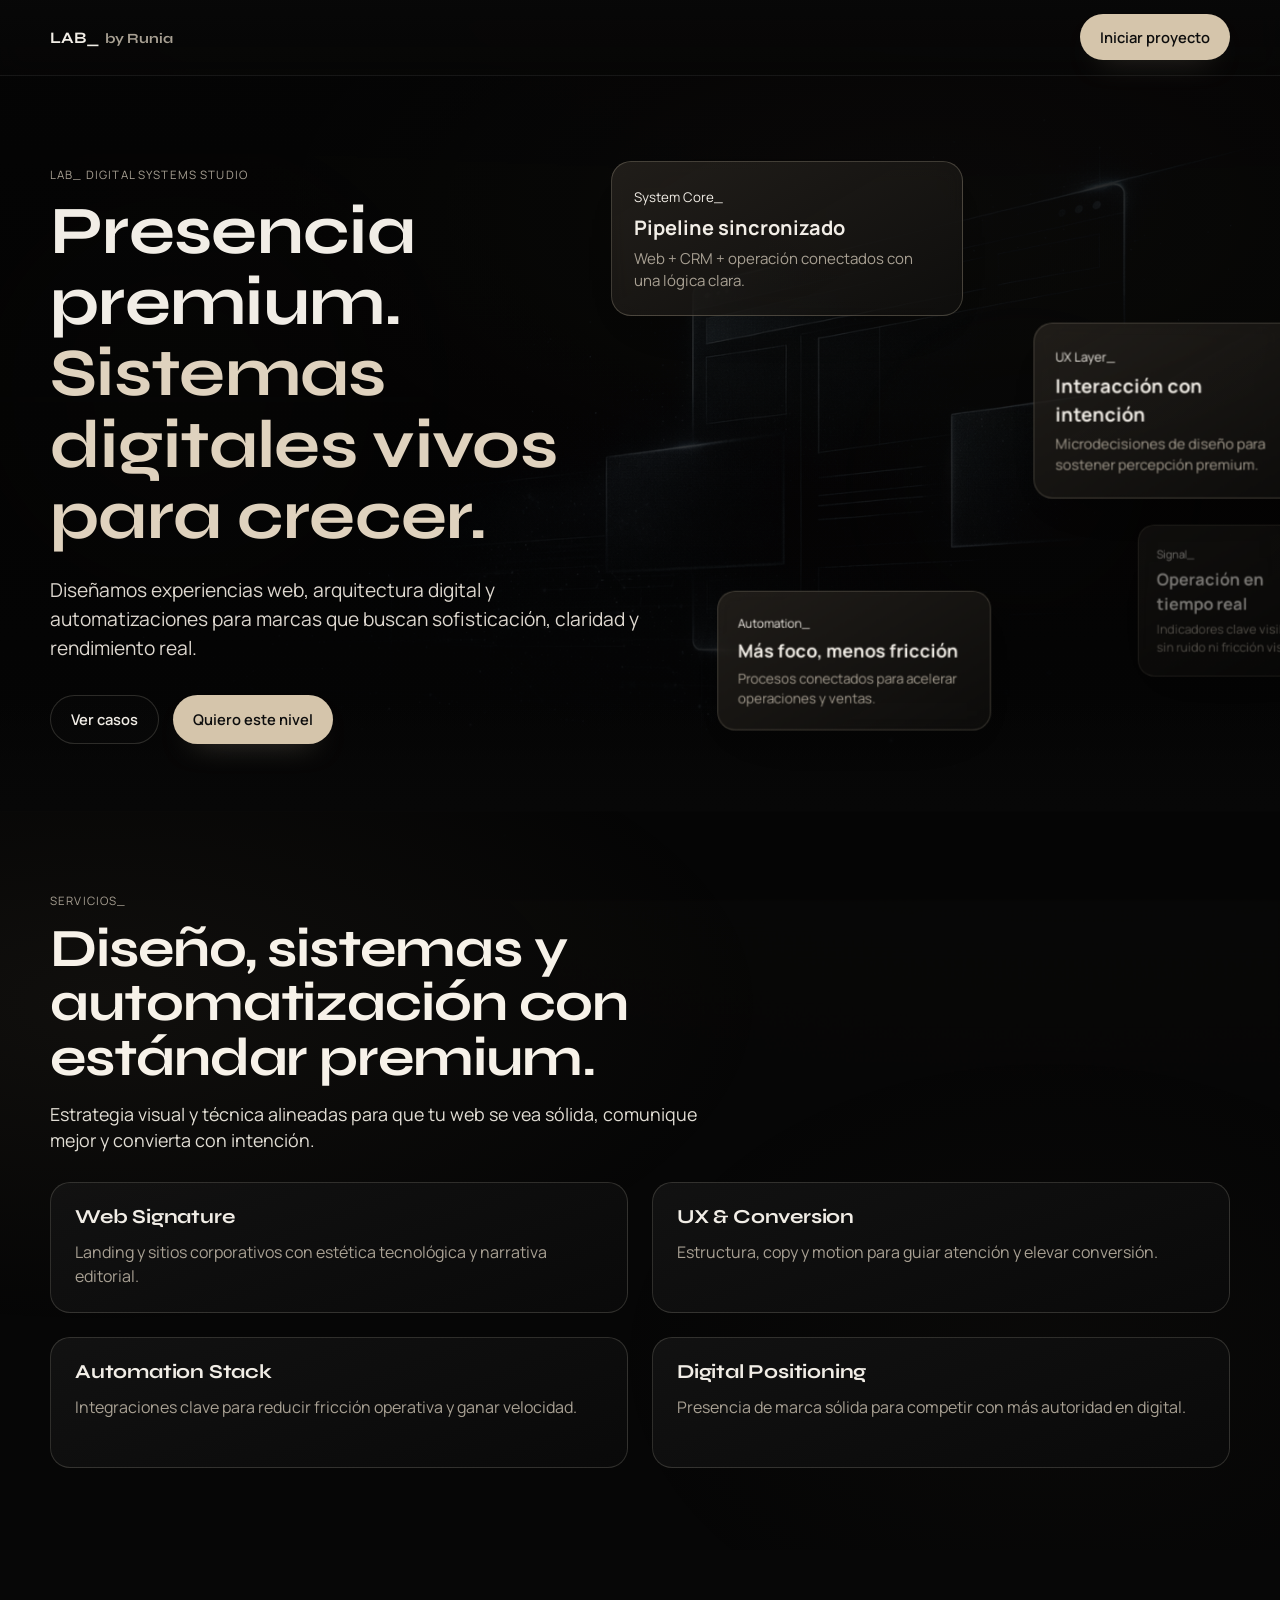
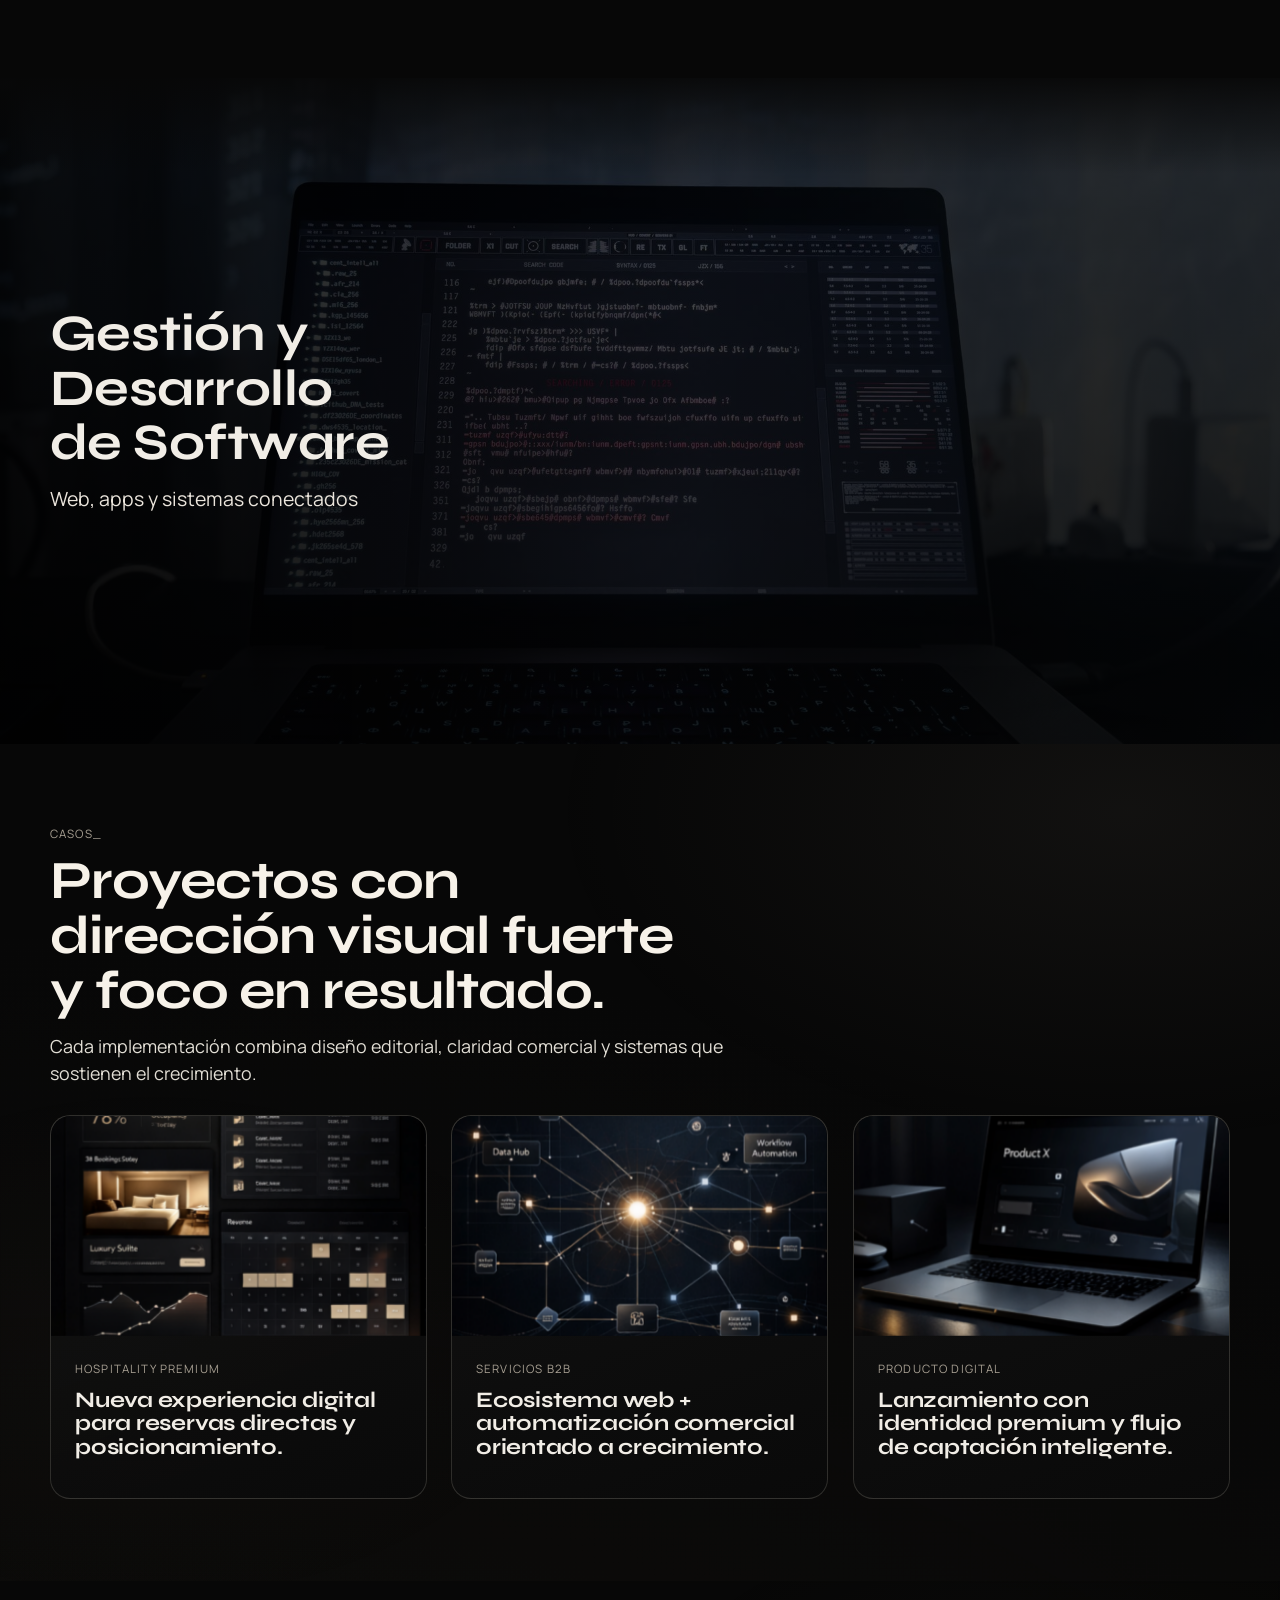
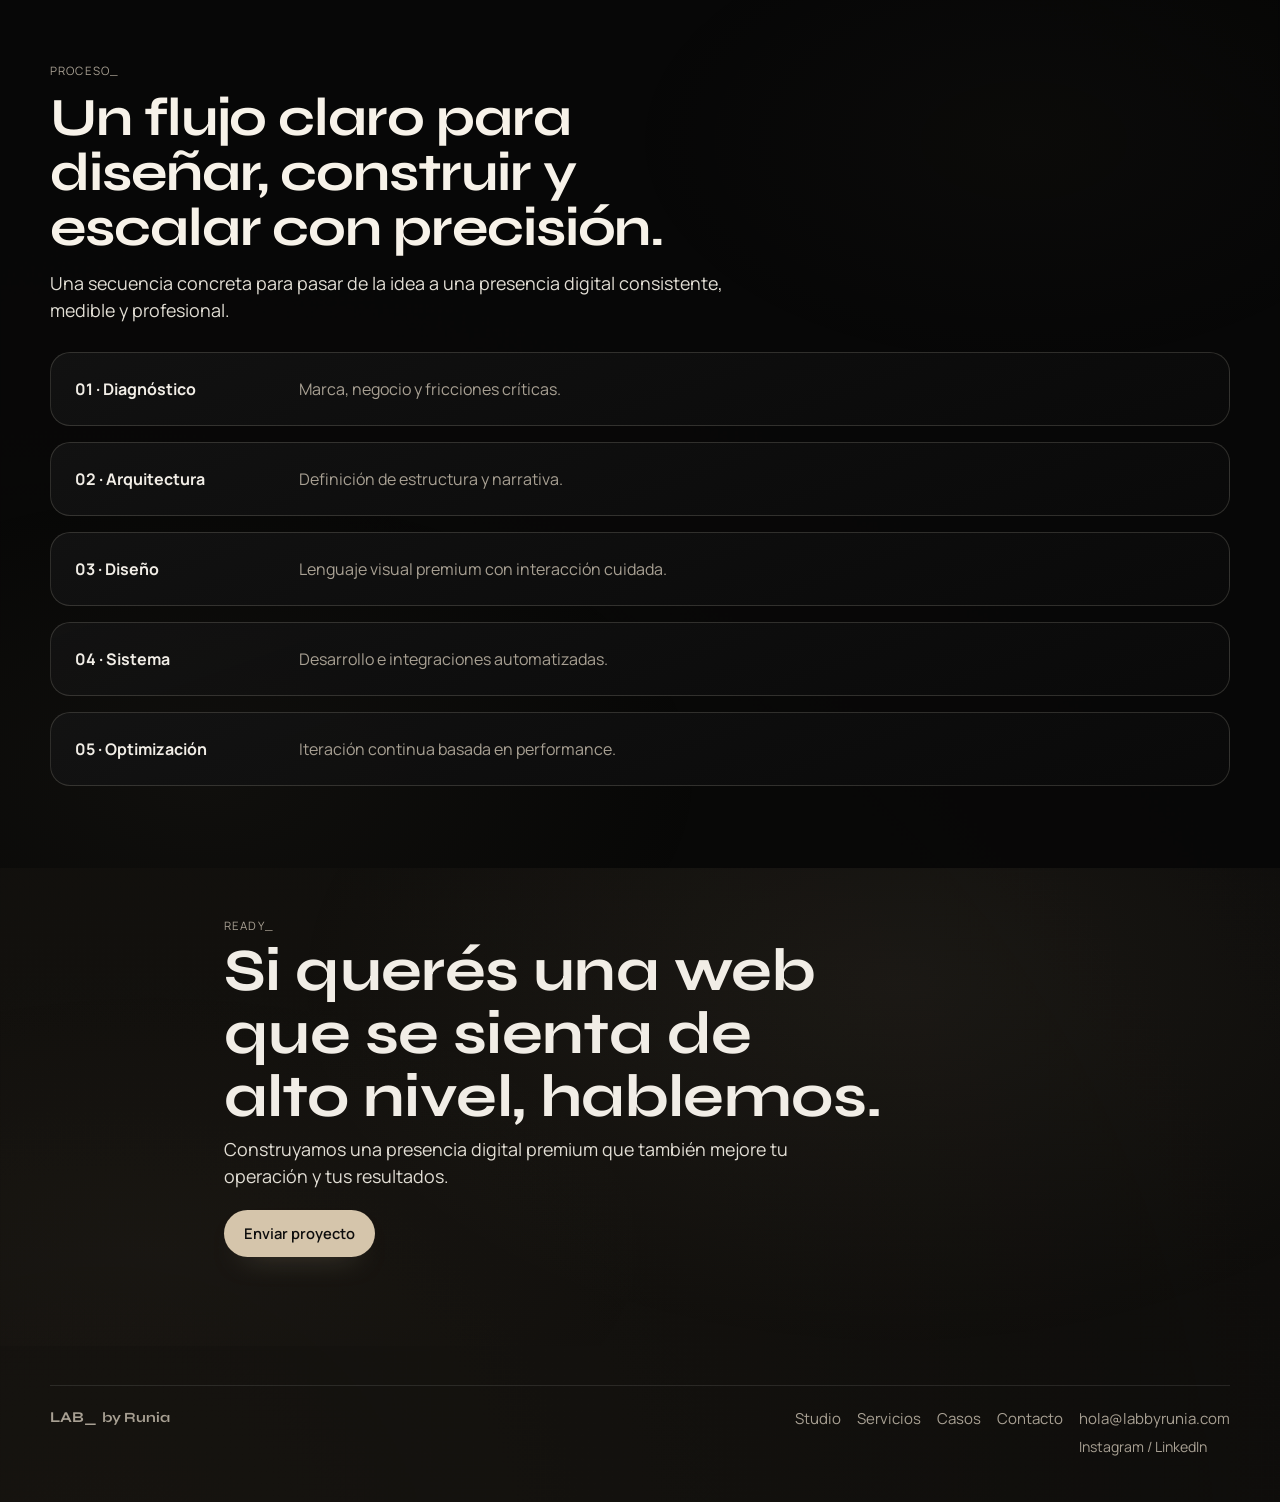
==== commit cb254d40: "Merge branch 'main' into codex/add-interactive-premium-effect-to-headings-5me5jf" ====
--- a/index.html
+++ b/index.html
@@ -180,7 +180,7 @@
               <div class="project-media"><img src="./assets/servicios/image_3.png" alt="Caso Producto Digital" loading="lazy" decoding="async" /></div>
               <div class="project-body">
                 <p class="meta">Producto Digital</p>
-                <h3>Lanzamiento con identidad premium y flujo de captación inteligente.</h3>
+                <h3>Lanzamiento con identidad premium y flujo de <span class="subtle-highlight">captación inteligente</span>.</h3>
               </div>
             </article>
           </div>
--- a/styles.css
+++ b/styles.css
@@ -1319,6 +1319,53 @@
   font-size: clamp(1.35rem, 3vw, 2rem);
 }
 
+.final-result-card {
+  margin-top: 0.35rem;
+  display: grid;
+  gap: 1rem;
+}
+
+.final-result-title {
+  margin: 0;
+  font-family: "Syne", sans-serif;
+  font-size: 1.05rem;
+  color: color-mix(in srgb, var(--text) 92%, #e6dbc8);
+}
+
+.final-result-grid {
+  display: grid;
+  grid-template-columns: repeat(2, minmax(0, 1fr));
+  gap: 0.9rem;
+}
+
+.final-result-copy {
+  margin: 0.35rem 0 0;
+  color: color-mix(in srgb, var(--text) 90%, var(--muted));
+  font-size: 0.97rem;
+  line-height: 1.5;
+}
+
+.final-result-list {
+  margin: 0.45rem 0 0;
+  padding-left: 1.1rem;
+  display: grid;
+  gap: 0.4rem;
+  color: color-mix(in srgb, var(--text) 88%, var(--muted));
+  font-size: 0.96rem;
+}
+
+.final-result-note {
+  margin: 0;
+  padding-top: 0.1rem;
+  color: color-mix(in srgb, var(--text) 75%, var(--muted));
+  font-size: 0.9rem;
+}
+
+.final-result-actions {
+  justify-content: flex-start;
+  flex-wrap: wrap;
+}
+
 @media (max-width: 760px) {
   .field-grid {
     grid-template-columns: 1fr;
@@ -1332,4 +1379,12 @@
   .wizard-actions .btn {
     flex: 1;
   }
-}
+
+  .final-result-grid {
+    grid-template-columns: 1fr;
+  }
+
+  .final-result-actions .btn {
+    flex: 1 1 100%;
+  }
+}
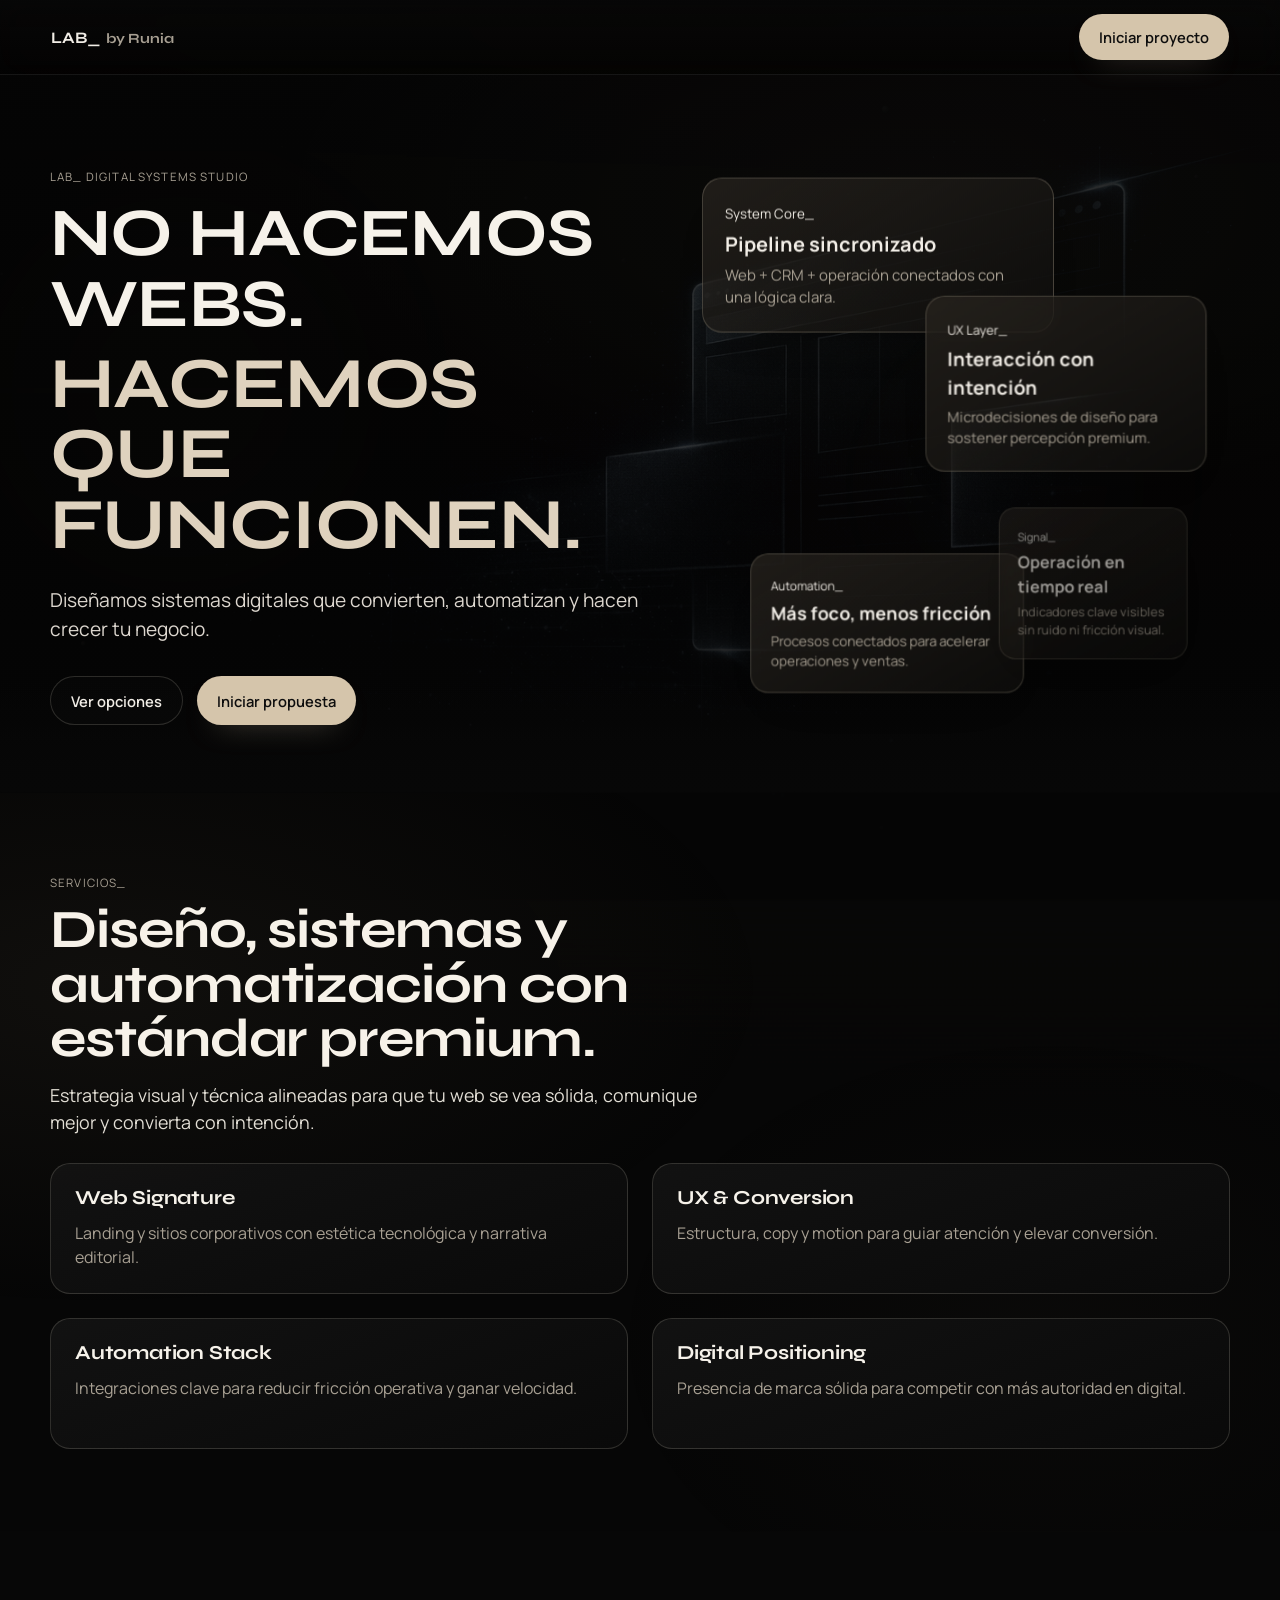
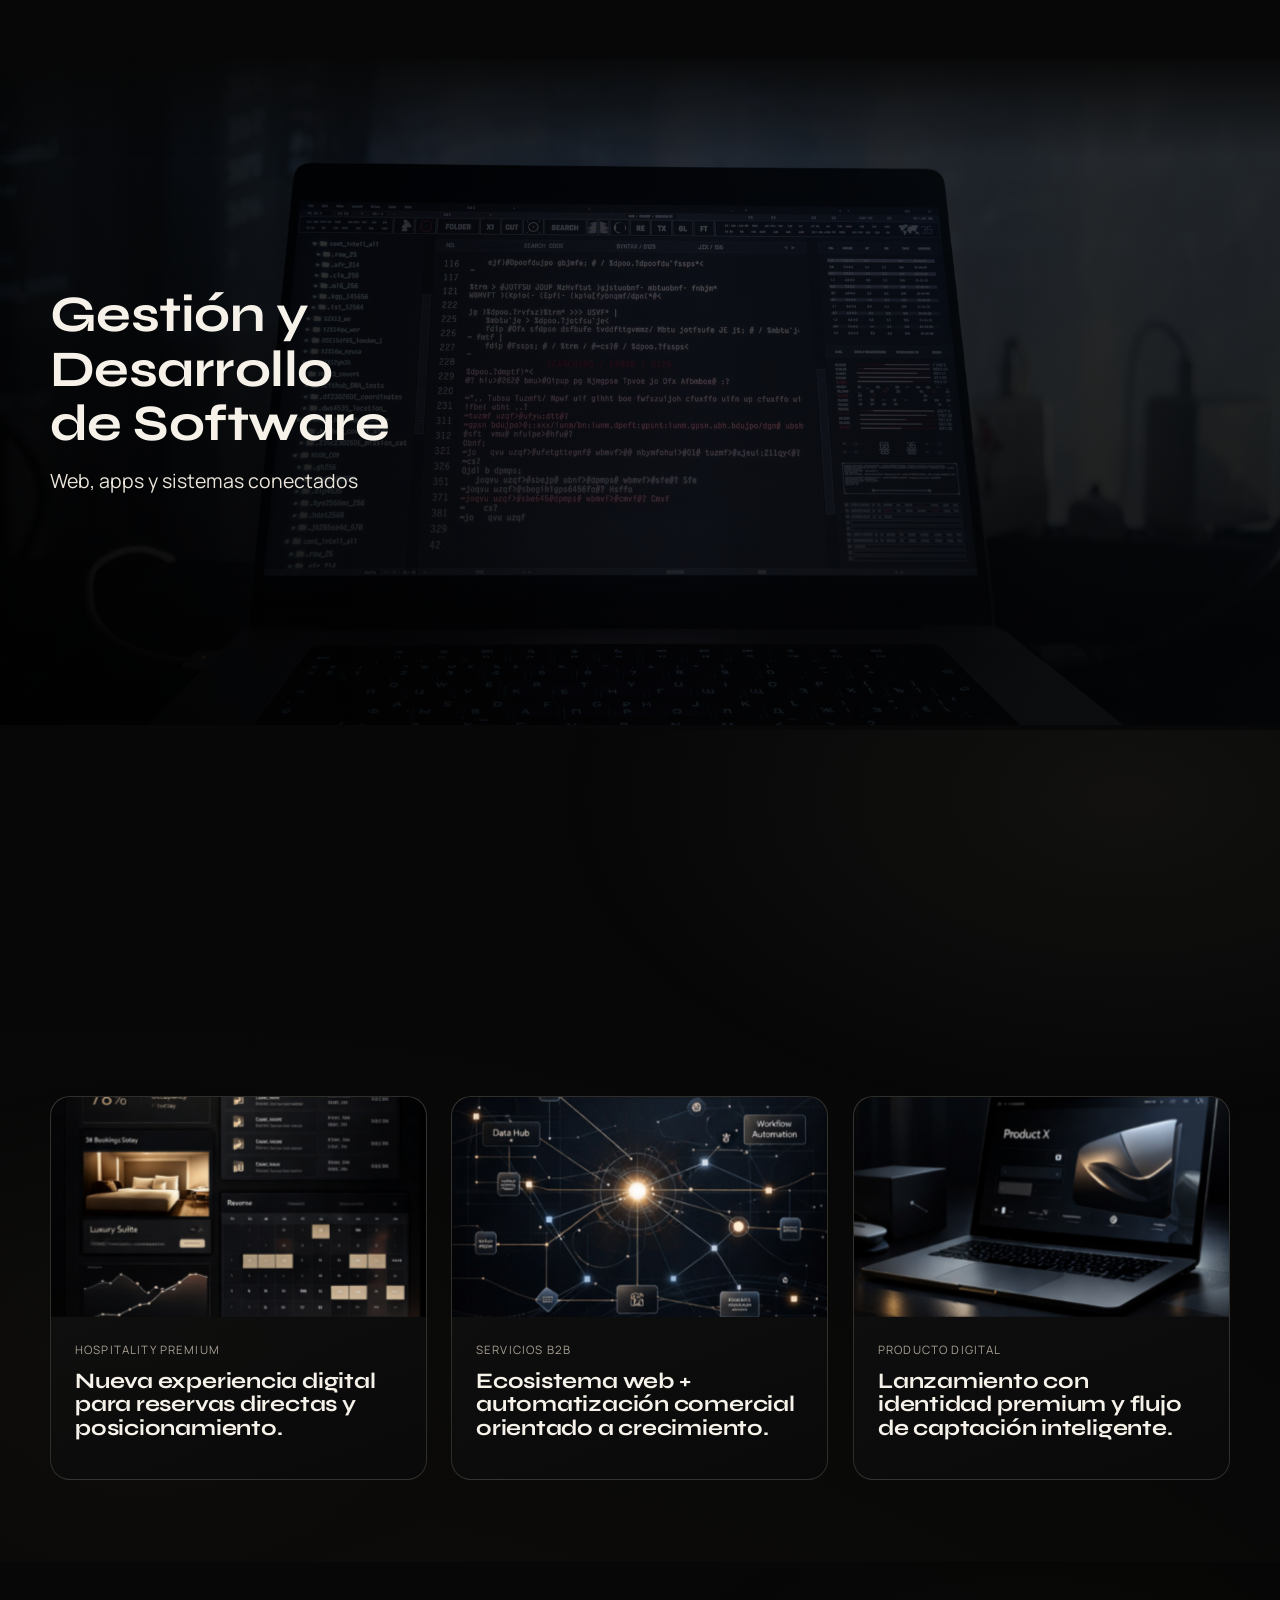
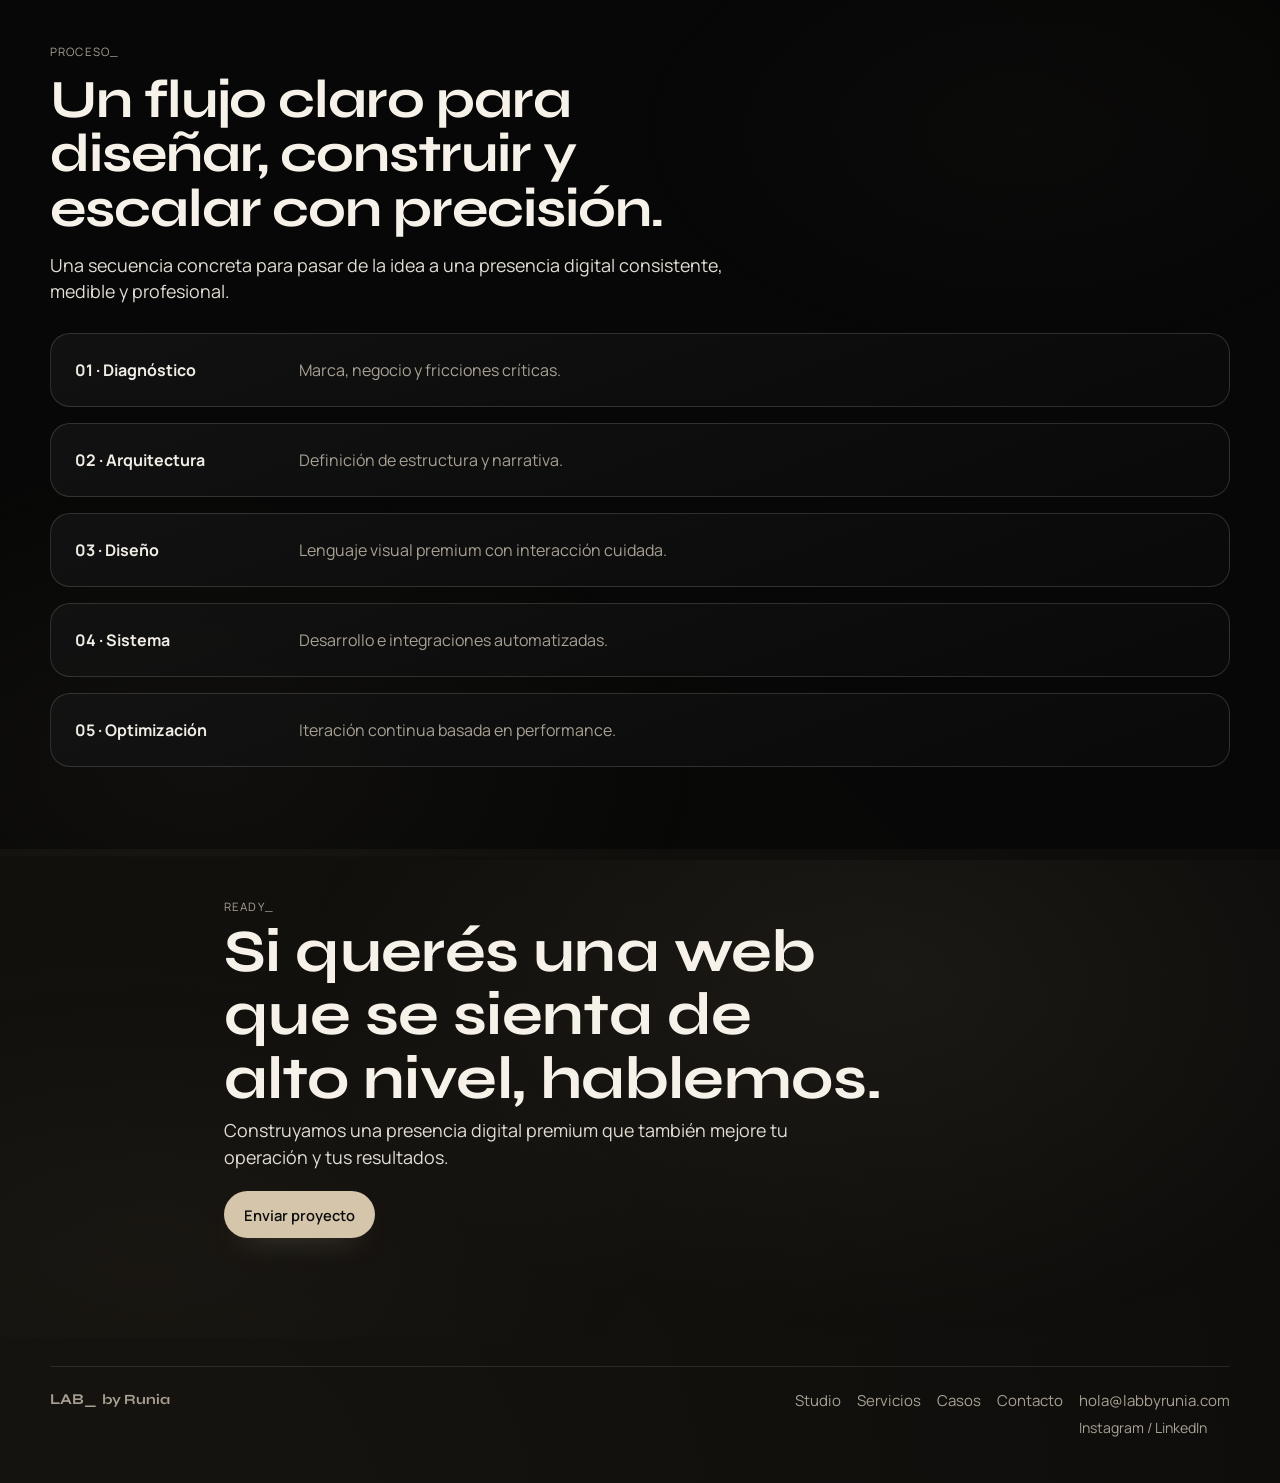
==== commit 58c427ed: "Actualizar copy del hero y jerarquía del título" ====
--- a/index.html
+++ b/index.html
@@ -51,17 +51,16 @@
         <div class="container hero-grid">
           <div class="hero-copy">
             <p class="eyebrow reveal" data-reveal="soft">LAB_ DIGITAL SYSTEMS STUDIO</p>
-            <h1 class="reveal motion-title hero-highlight" data-reveal="rise">
-              Presencia premium.
-              <span>Sistemas digitales vivos para crecer.</span>
+            <h1 class="reveal motion-title hero-highlight" data-reveal="rise" data-no-split="true">
+              NO HACEMOS WEBS.<br />
+              <span class="hero-line-strong">HACEMOS QUE FUNCIONEN.</span>
             </h1>
             <p class="lead reveal" data-reveal="soft">
-              Diseñamos experiencias web, arquitectura digital y automatizaciones para marcas que buscan sofisticación,
-              claridad y rendimiento real.
+              Diseñamos sistemas digitales que convierten, automatizan y hacen crecer tu negocio.
             </p>
             <div class="hero-actions reveal" data-reveal="soft">
-              <a href="#work" class="btn btn-ghost">Ver casos</a>
-              <a href="formulario.html" class="btn btn-solid">Quiero este nivel</a>
+              <a href="#work" class="btn btn-ghost">Ver opciones</a>
+              <a href="formulario.html" class="btn btn-solid">Iniciar propuesta</a>
             </div>
           </div>
 
--- a/styles.css
+++ b/styles.css
@@ -138,16 +138,31 @@
   position: sticky;
   top: 0;
   z-index: 40;
+  padding-block: 0;
+  border-bottom: 0;
+  isolation: isolate;
+  transition: padding 520ms cubic-bezier(0.22, 1, 0.36, 1);
+}
+
+.navbar::before {
+  content: "";
+  position: absolute;
+  inset: 0;
+  z-index: -1;
+  pointer-events: none;
   backdrop-filter: blur(15px) saturate(1.08);
-  background: linear-gradient(180deg, rgba(9, 9, 9, 0.82), rgba(9, 9, 9, 0.58));
+  background: linear-gradient(180deg, rgba(9, 9, 9, 0.7), rgba(9, 9, 9, 0.16));
   border-bottom: 1px solid rgba(255, 255, 255, 0.06);
-  transition: background-color 340ms var(--easing-premium), border-color 340ms var(--easing-premium), box-shadow 340ms var(--easing-premium);
+  opacity: 1;
+  transition: opacity 420ms cubic-bezier(0.22, 1, 0.36, 1);
 }
 
 .navbar.is-scrolled {
-  background: linear-gradient(180deg, rgba(9, 9, 9, 0.9), rgba(8, 8, 8, 0.78));
-  border-bottom-color: rgba(255, 255, 255, 0.12);
-  box-shadow: 0 22px 48px -44px rgba(0, 0, 0, 0.9);
+  padding-block: 0.5rem;
+}
+
+.navbar.is-scrolled::before {
+  opacity: 0;
 }
 
 .nav-wrap {
@@ -156,6 +171,29 @@
   align-items: center;
   justify-content: space-between;
   gap: 1.2rem;
+  border: 1px solid transparent;
+  border-radius: 1.1rem;
+  background: transparent;
+  box-shadow: none;
+  will-change: transform, min-height, border-color, background-color, box-shadow;
+  transition:
+    min-height 520ms cubic-bezier(0.22, 1, 0.36, 1),
+    background-color 520ms cubic-bezier(0.22, 1, 0.36, 1),
+    border-color 520ms cubic-bezier(0.22, 1, 0.36, 1),
+    border-radius 520ms cubic-bezier(0.22, 1, 0.36, 1),
+    box-shadow 520ms cubic-bezier(0.22, 1, 0.36, 1),
+    padding 520ms cubic-bezier(0.22, 1, 0.36, 1),
+    transform 520ms cubic-bezier(0.22, 1, 0.36, 1);
+}
+
+.navbar.is-scrolled .nav-wrap {
+  min-height: 3.9rem;
+  padding-inline: clamp(0.9rem, 1.6vw, 1.7rem);
+  border: 1px solid rgba(243, 232, 212, 0.18);
+  border-radius: 1.1rem;
+  background: #0b0b0b;
+  box-shadow: 0 18px 34px -28px rgba(0, 0, 0, 0.88);
+  transform: translateY(0.22rem);
 }
 
 .brand {
@@ -350,6 +388,13 @@
   color: #dfd2be;
 }
 
+.hero-line-strong {
+  display: inline-block;
+  margin-top: 0.12em;
+  font-size: 1.06em;
+  line-height: 0.98;
+}
+
 .motion-title.reveal .word {
   display: inline-block;
   transform: translateY(1.08em);
@@ -380,8 +425,8 @@
 
 .hero-visual {
   min-height: clamp(23rem, 47vw, 35rem);
-  width: min(120%, 44rem);
-  margin-left: max(-2.6rem, -5vw);
+  width: min(100%, 44rem);
+  margin-left: 0;
   position: relative;
   perspective: 1500px;
   transform-style: preserve-3d;
@@ -437,28 +482,28 @@
 }
 
 .card-main {
-  inset: -4% auto auto -6%;
+  inset: 2% auto auto 2%;
   width: min(22rem, 73%);
 }
 
 .card-mid {
-  inset: 24% -4% auto auto;
+  inset: 22% 3% auto auto;
   width: min(18.5rem, 62%);
   --scale: 0.95;
 }
 
 .card-back {
-  inset: auto auto 1% 8%;
+  inset: auto auto 4% 8%;
   width: min(19rem, 64%);
   --scale: 0.9;
 }
 
 .card-edge {
-  inset: 58% -8% auto auto;
+  inset: 58% 4% auto auto;
   width: min(14.4rem, 52%);
   --scale: 0.82;
   --depth-blur: 0.2px;
-  opacity: 0.48;
+  opacity: 0.62;
 }
 
 .section {
@@ -564,12 +609,33 @@
     --highlight-y: 50%;
     --highlight-alpha: 0;
     --highlight-glow-alpha: 0;
-    --highlight-radius: clamp(120px, 16vw, 200px);
-    --highlight-saturation: 1;
-    --highlight-glow-blur: 2px;
-    --highlight-glow-strength: 1;
-    --highlight-intensity: 1;
-    --highlight-gradient: linear-gradient(120deg, #00e5ff, #ff00a8, #ffd600, #0066ff, #00e5ff);
+    --highlight-radius: clamp(58px, 7.4vw, 96px);
+    --highlight-saturation: 0.83;
+    --highlight-glow-blur: 2.6px;
+    --highlight-glow-strength: 0.52;
+    --highlight-intensity: 0.74;
+    --highlight-follow: 0.118;
+    --highlight-inertia: 0.052;
+    --highlight-drag: 0.74;
+    --highlight-fade-in: 0.09;
+    --highlight-fade-out: 0.068;
+    --highlight-max-alpha: 0.66;
+    --highlight-glow-scale: 0.44;
+    --highlight-settle-threshold: 0.14;
+    --highlight-gradient: linear-gradient(
+      120deg,
+      #00d9ff 0%,
+      #2fb9ff 12%,
+      #4a7bff 24%,
+      #695fff 35%,
+      #8a5cff 46%,
+      #b04fe7 56%,
+      #ff2fa3 68%,
+      #ff7f81 78%,
+      #ffd400 89%,
+      #7fe8e0 96%,
+      #00d9ff 100%
+    );
   }
 
   .interactive-highlight::before,
@@ -580,24 +646,36 @@
     pointer-events: none;
     color: transparent;
     background-image: var(--highlight-gradient);
-    background-size: 220% 220%;
-    background-position: 0% 50%;
+    background-size: 172% 172%;
+    background-position: 24% 50%;
     -webkit-background-clip: text;
     background-clip: text;
     -webkit-text-fill-color: transparent;
-    animation: cmyk-shift 5.4s linear infinite;
+    animation: cmyk-shift 19s ease-in-out infinite;
     will-change: opacity, background-position, transform, filter, mask-image, -webkit-mask-image;
     -webkit-mask-image: radial-gradient(
       circle var(--highlight-radius) at var(--highlight-x) var(--highlight-y),
       rgba(0, 0, 0, 1) 0%,
-      rgba(0, 0, 0, 0.88) 46%,
-      rgba(0, 0, 0, 0) 84%
+      rgba(0, 0, 0, 0.96) 20%,
+      rgba(0, 0, 0, 0.86) 36%,
+      rgba(0, 0, 0, 0.7) 50%,
+      rgba(0, 0, 0, 0.48) 62%,
+      rgba(0, 0, 0, 0.28) 72%,
+      rgba(0, 0, 0, 0.13) 81%,
+      rgba(0, 0, 0, 0.04) 89%,
+      rgba(0, 0, 0, 0) 97%
     );
     mask-image: radial-gradient(
       circle var(--highlight-radius) at var(--highlight-x) var(--highlight-y),
       rgba(0, 0, 0, 1) 0%,
-      rgba(0, 0, 0, 0.88) 46%,
-      rgba(0, 0, 0, 0) 84%
+      rgba(0, 0, 0, 0.96) 20%,
+      rgba(0, 0, 0, 0.86) 36%,
+      rgba(0, 0, 0, 0.7) 50%,
+      rgba(0, 0, 0, 0.48) 62%,
+      rgba(0, 0, 0, 0.28) 72%,
+      rgba(0, 0, 0, 0.13) 81%,
+      rgba(0, 0, 0, 0.04) 89%,
+      rgba(0, 0, 0, 0) 97%
     );
   }
 
@@ -613,38 +691,57 @@
   }
 
   .hero-highlight {
-    --highlight-radius: clamp(170px, 22vw, 250px);
-    --highlight-saturation: 1.36;
-    --highlight-glow-blur: 6px;
-    --highlight-glow-strength: 1;
+    --highlight-radius: clamp(92px, 11.4vw, 132px);
+    --highlight-saturation: 0.9;
+    --highlight-glow-blur: 4.6px;
+    --highlight-glow-strength: 0.58;
+    --highlight-intensity: 0.72;
+    --highlight-max-alpha: 0.62;
+    --highlight-follow: 0.114;
+    --highlight-inertia: 0.05;
+    --highlight-drag: 0.73;
+    --highlight-fade-in: 0.086;
+    --highlight-fade-out: 0.064;
   }
 
   .section-highlight {
-    --highlight-radius: clamp(130px, 17vw, 200px);
-    --highlight-saturation: 0.92;
-    --highlight-glow-blur: 2px;
-    --highlight-glow-strength: 0.3;
-    --highlight-intensity: 0.62;
+    --highlight-radius: clamp(68px, 8.5vw, 102px);
+    --highlight-saturation: 0.74;
+    --highlight-glow-blur: 1.8px;
+    --highlight-glow-strength: 0.12;
+    --highlight-intensity: 0.36;
+    --highlight-max-alpha: 0.52;
+    --highlight-follow: 0.107;
+    --highlight-inertia: 0.047;
+    --highlight-drag: 0.75;
+    --highlight-fade-in: 0.081;
+    --highlight-fade-out: 0.061;
   }
 
   .subtle-highlight {
-    --highlight-radius: clamp(95px, 12vw, 150px);
-    --highlight-saturation: 0.78;
+    --highlight-radius: clamp(52px, 6vw, 76px);
+    --highlight-saturation: 0.58;
     --highlight-glow-blur: 0px;
     --highlight-glow-strength: 0;
-    --highlight-intensity: 0.26;
+    --highlight-intensity: 0.12;
+    --highlight-max-alpha: 0.4;
+    --highlight-follow: 0.1;
+    --highlight-inertia: 0.044;
+    --highlight-drag: 0.76;
+    --highlight-fade-in: 0.073;
+    --highlight-fade-out: 0.057;
   }
 }
 
 @keyframes cmyk-shift {
   0% {
-    background-position: 0% 50%;
+    background-position: 24% 50%;
   }
   50% {
-    background-position: 100% 50%;
+    background-position: 76% 50%;
   }
   100% {
-    background-position: 0% 50%;
+    background-position: 24% 50%;
   }
 }
 
@@ -1182,6 +1279,21 @@
   gap: 1.3rem;
 }
 
+.project-wizard:not(.is-phase-two) .phase-two-only {
+  display: none;
+}
+
+.phase-one-result {
+  margin-top: 1.1rem;
+  display: grid;
+  gap: 0.8rem;
+}
+
+.phase-one-title {
+  margin: 0;
+  font-size: clamp(1.25rem, 2.4vw, 1.6rem);
+}
+
 .wizard-progress {
   width: 100%;
   height: 6px;
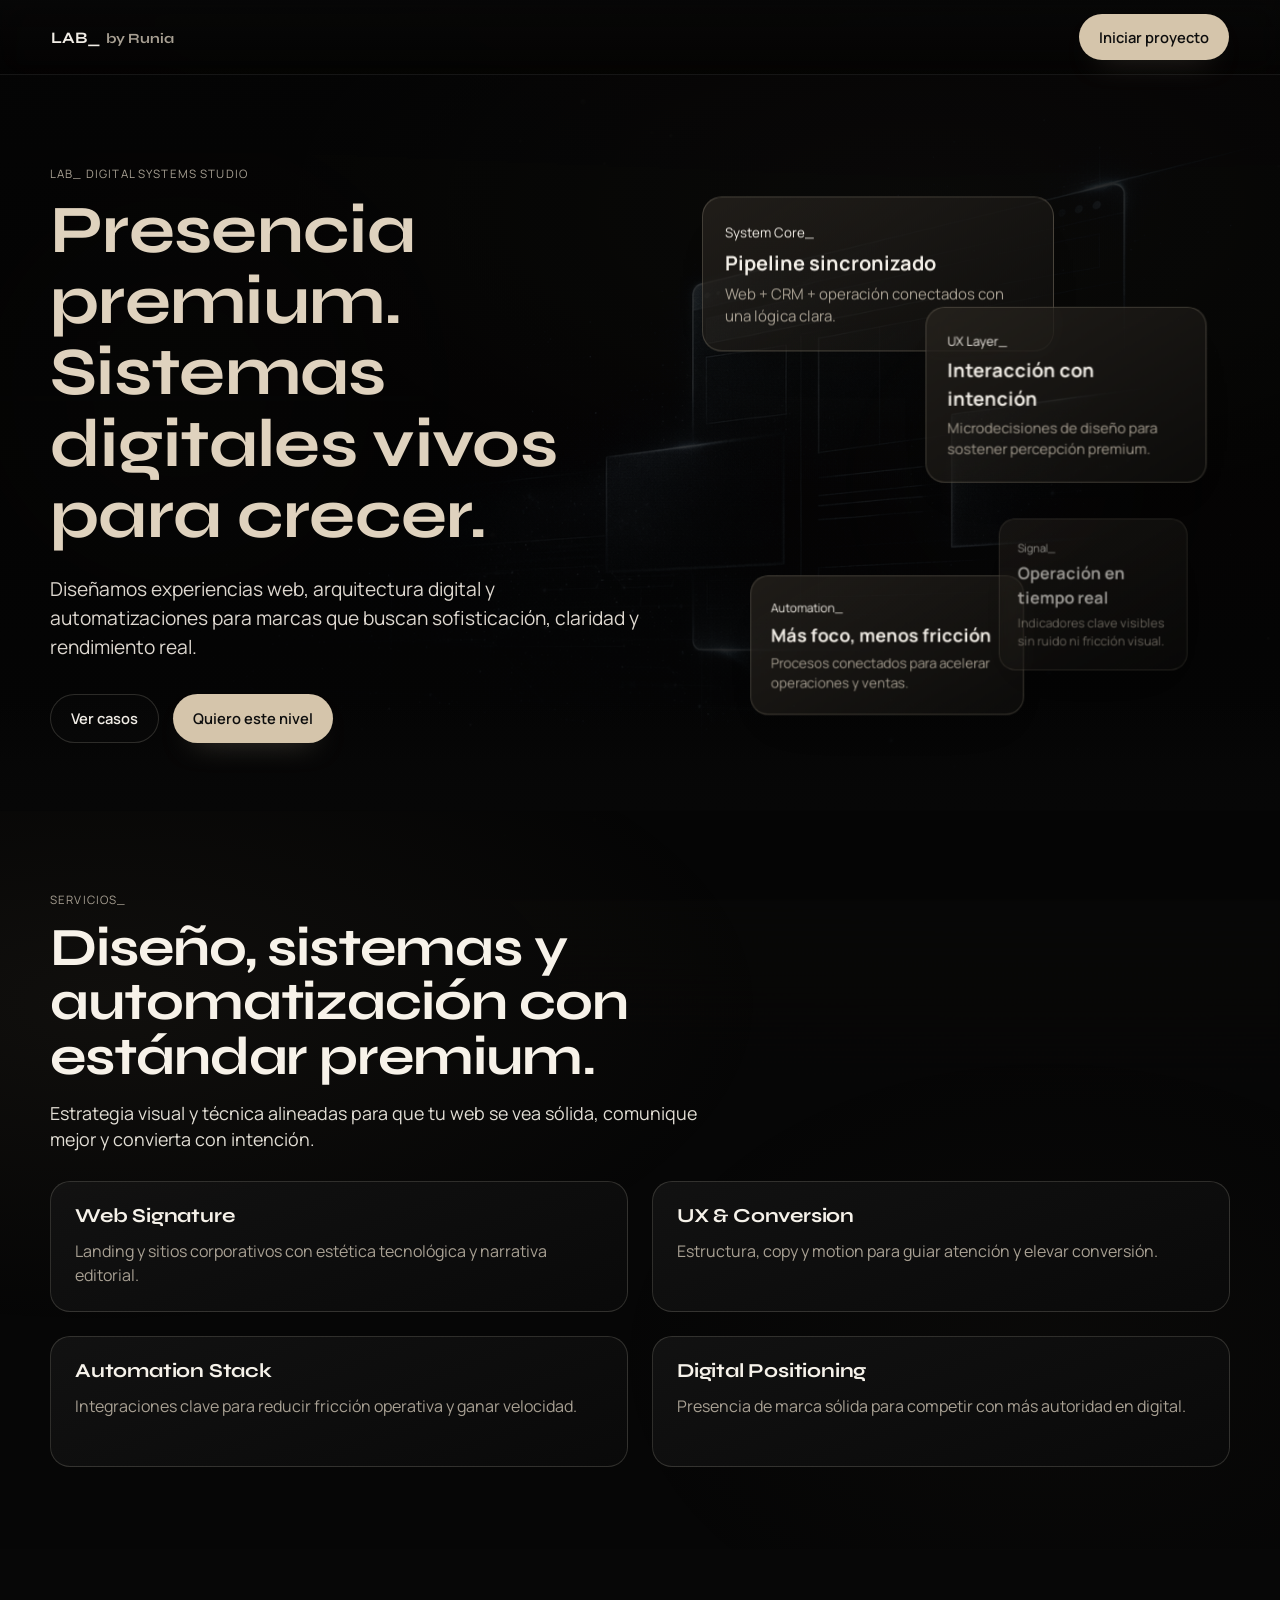
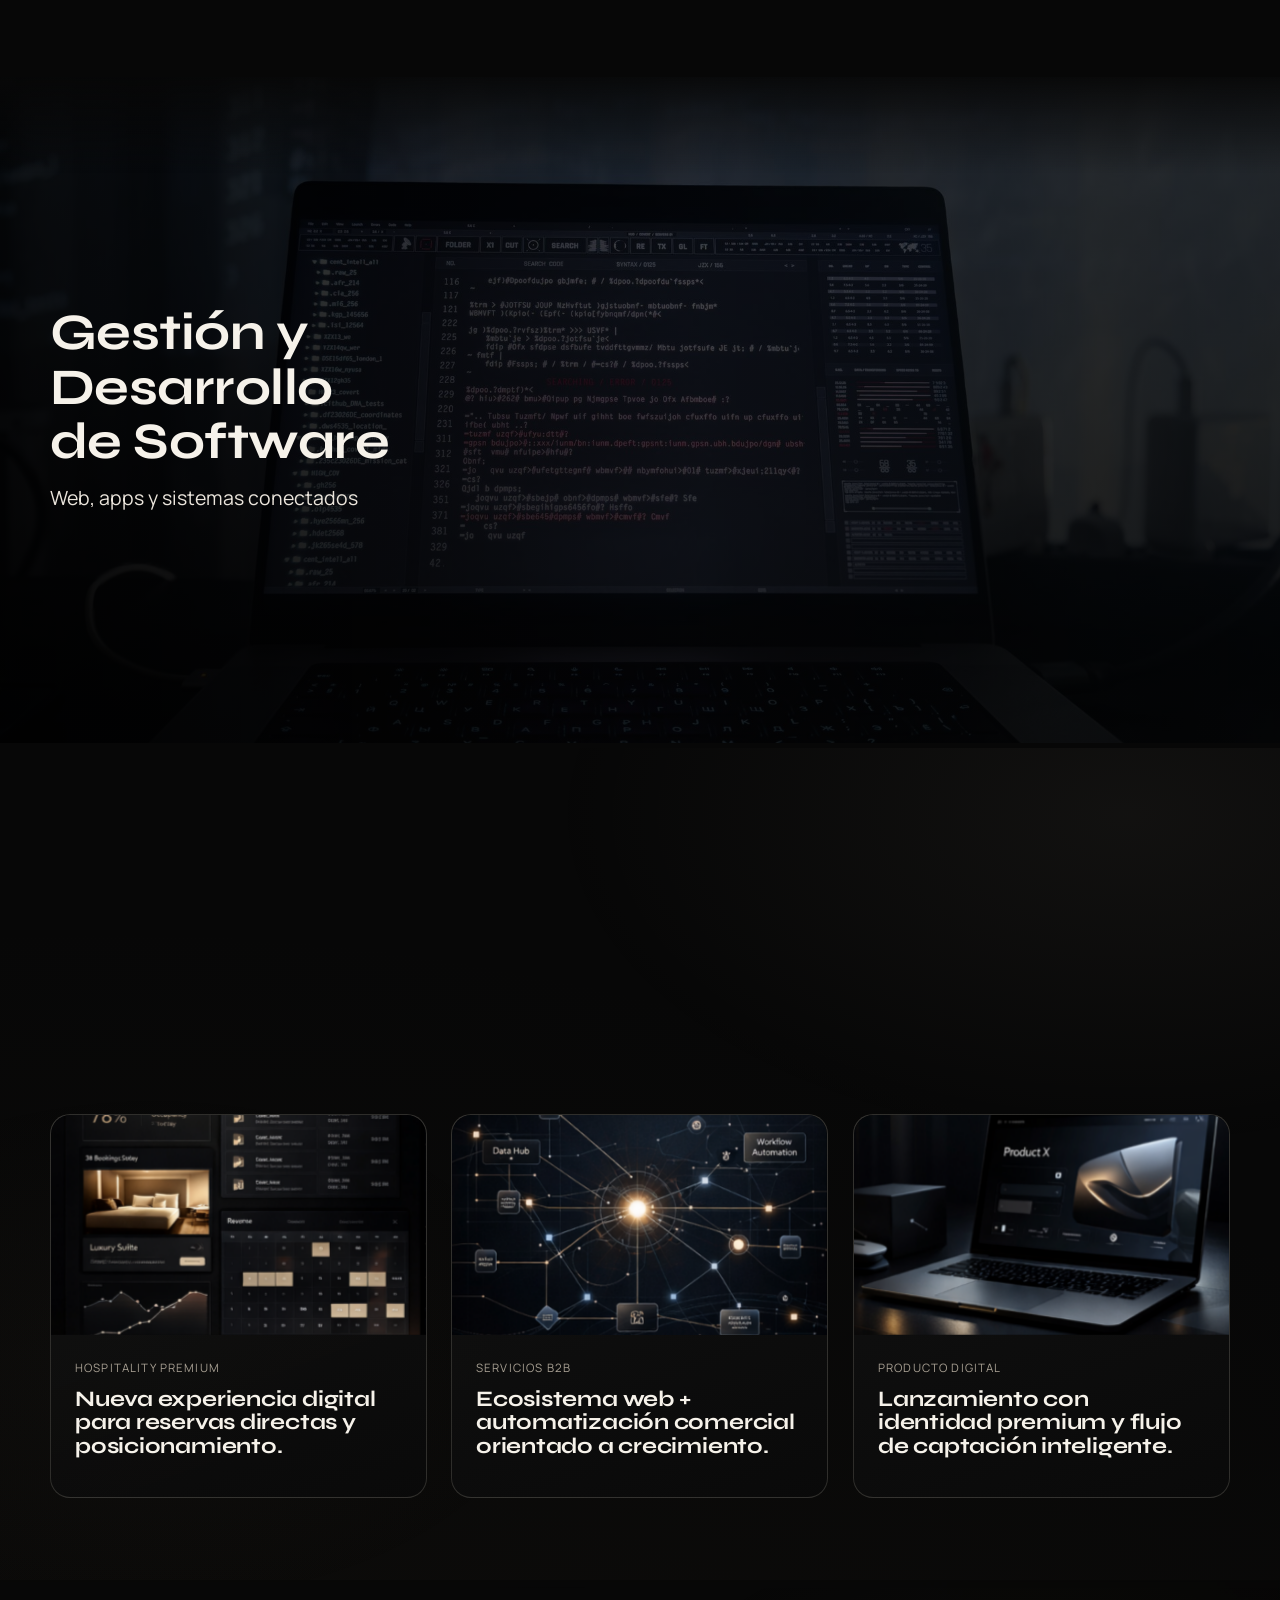
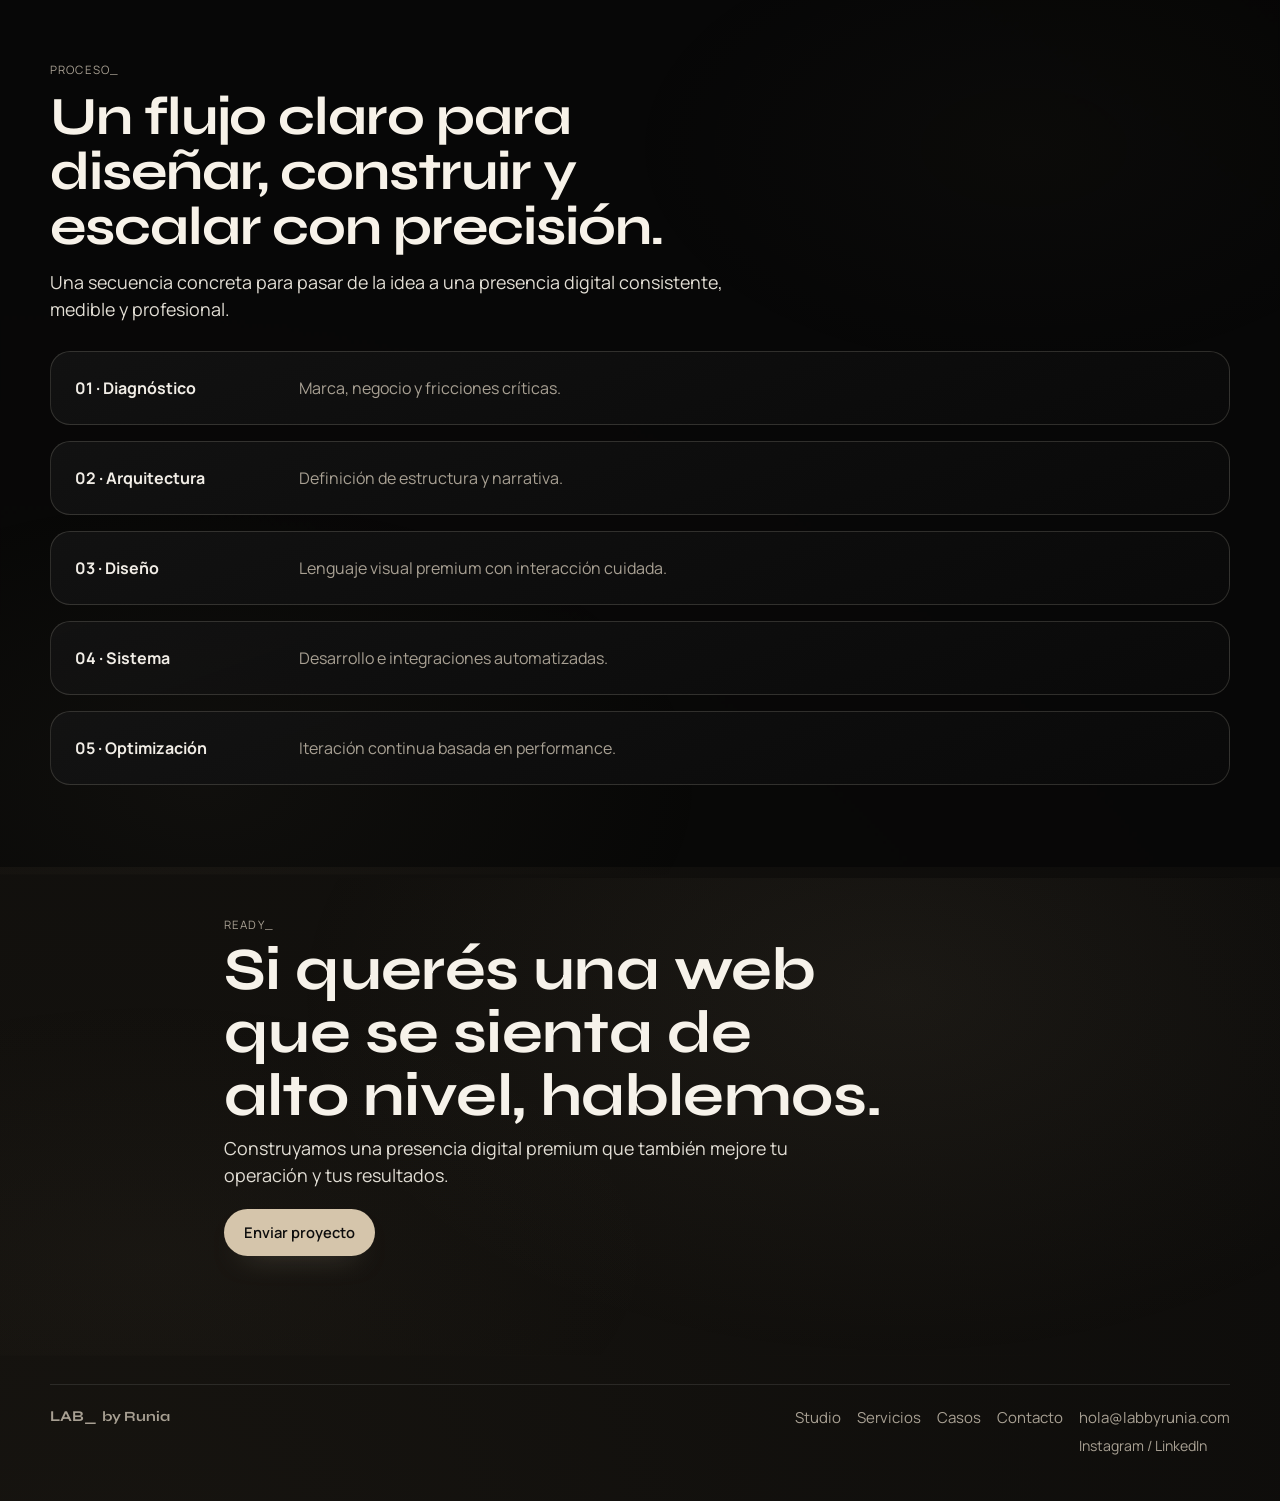
==== commit 3df7bc2f: "Revert "Actualizar hero con copy más directo y mantener interacción completa"" ====
--- a/index.html
+++ b/index.html
@@ -51,16 +51,17 @@
         <div class="container hero-grid">
           <div class="hero-copy">
             <p class="eyebrow reveal" data-reveal="soft">LAB_ DIGITAL SYSTEMS STUDIO</p>
-            <h1 class="reveal motion-title hero-highlight" data-reveal="rise" data-no-split="true">
-              NO HACEMOS WEBS.<br />
-              <span class="hero-line-strong">HACEMOS QUE FUNCIONEN.</span>
+            <h1 class="reveal motion-title hero-highlight" data-reveal="rise">
+              Presencia premium.
+              <span>Sistemas digitales vivos para crecer.</span>
             </h1>
             <p class="lead reveal" data-reveal="soft">
-              Diseñamos sistemas digitales que convierten, automatizan y hacen crecer tu negocio.
+              Diseñamos experiencias web, arquitectura digital y automatizaciones para marcas que buscan sofisticación,
+              claridad y rendimiento real.
             </p>
             <div class="hero-actions reveal" data-reveal="soft">
-              <a href="#work" class="btn btn-ghost">Ver opciones</a>
-              <a href="formulario.html" class="btn btn-solid">Iniciar propuesta</a>
+              <a href="#work" class="btn btn-ghost">Ver casos</a>
+              <a href="formulario.html" class="btn btn-solid">Quiero este nivel</a>
             </div>
           </div>
 
--- a/styles.css
+++ b/styles.css
@@ -386,13 +386,6 @@
 
 h1 span {
   color: #dfd2be;
-}
-
-.hero-line-strong {
-  display: inline-block;
-  margin-top: 0.12em;
-  font-size: 1.06em;
-  line-height: 0.98;
 }
 
 .motion-title.reveal .word {
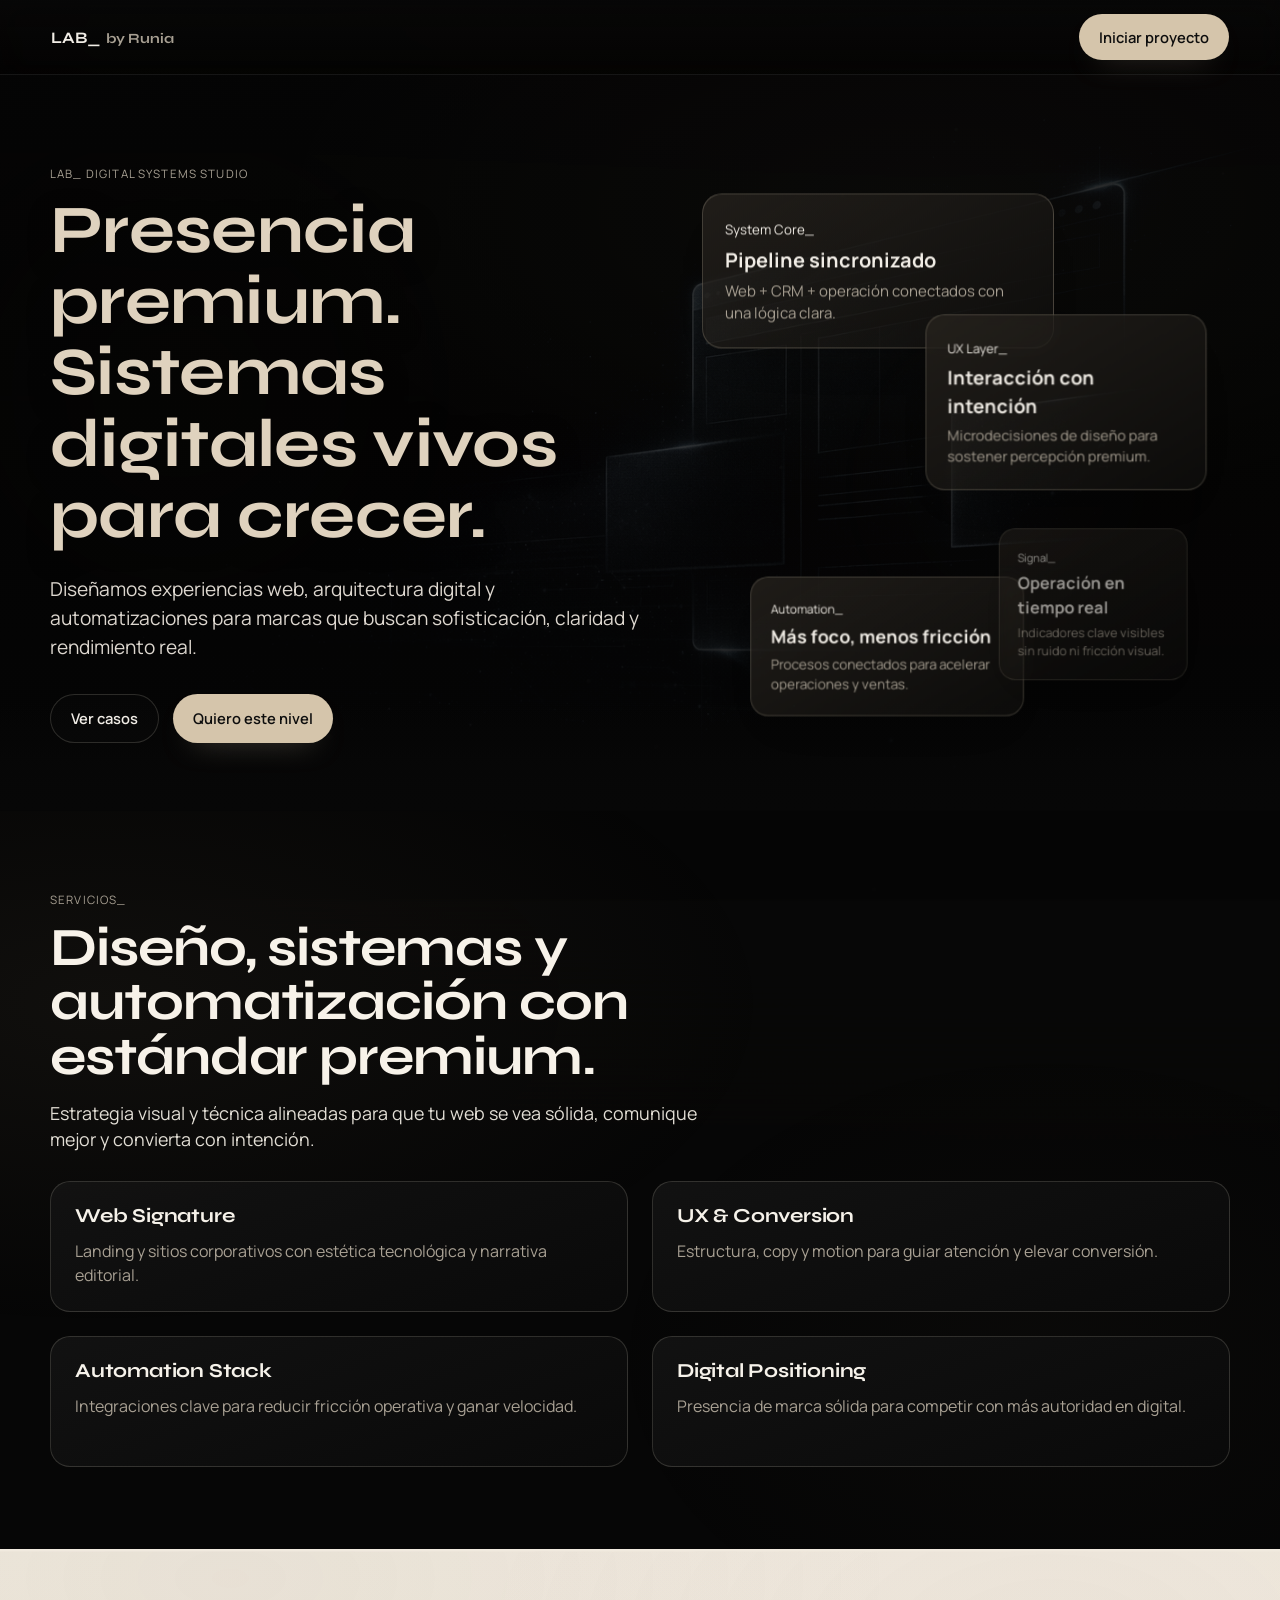
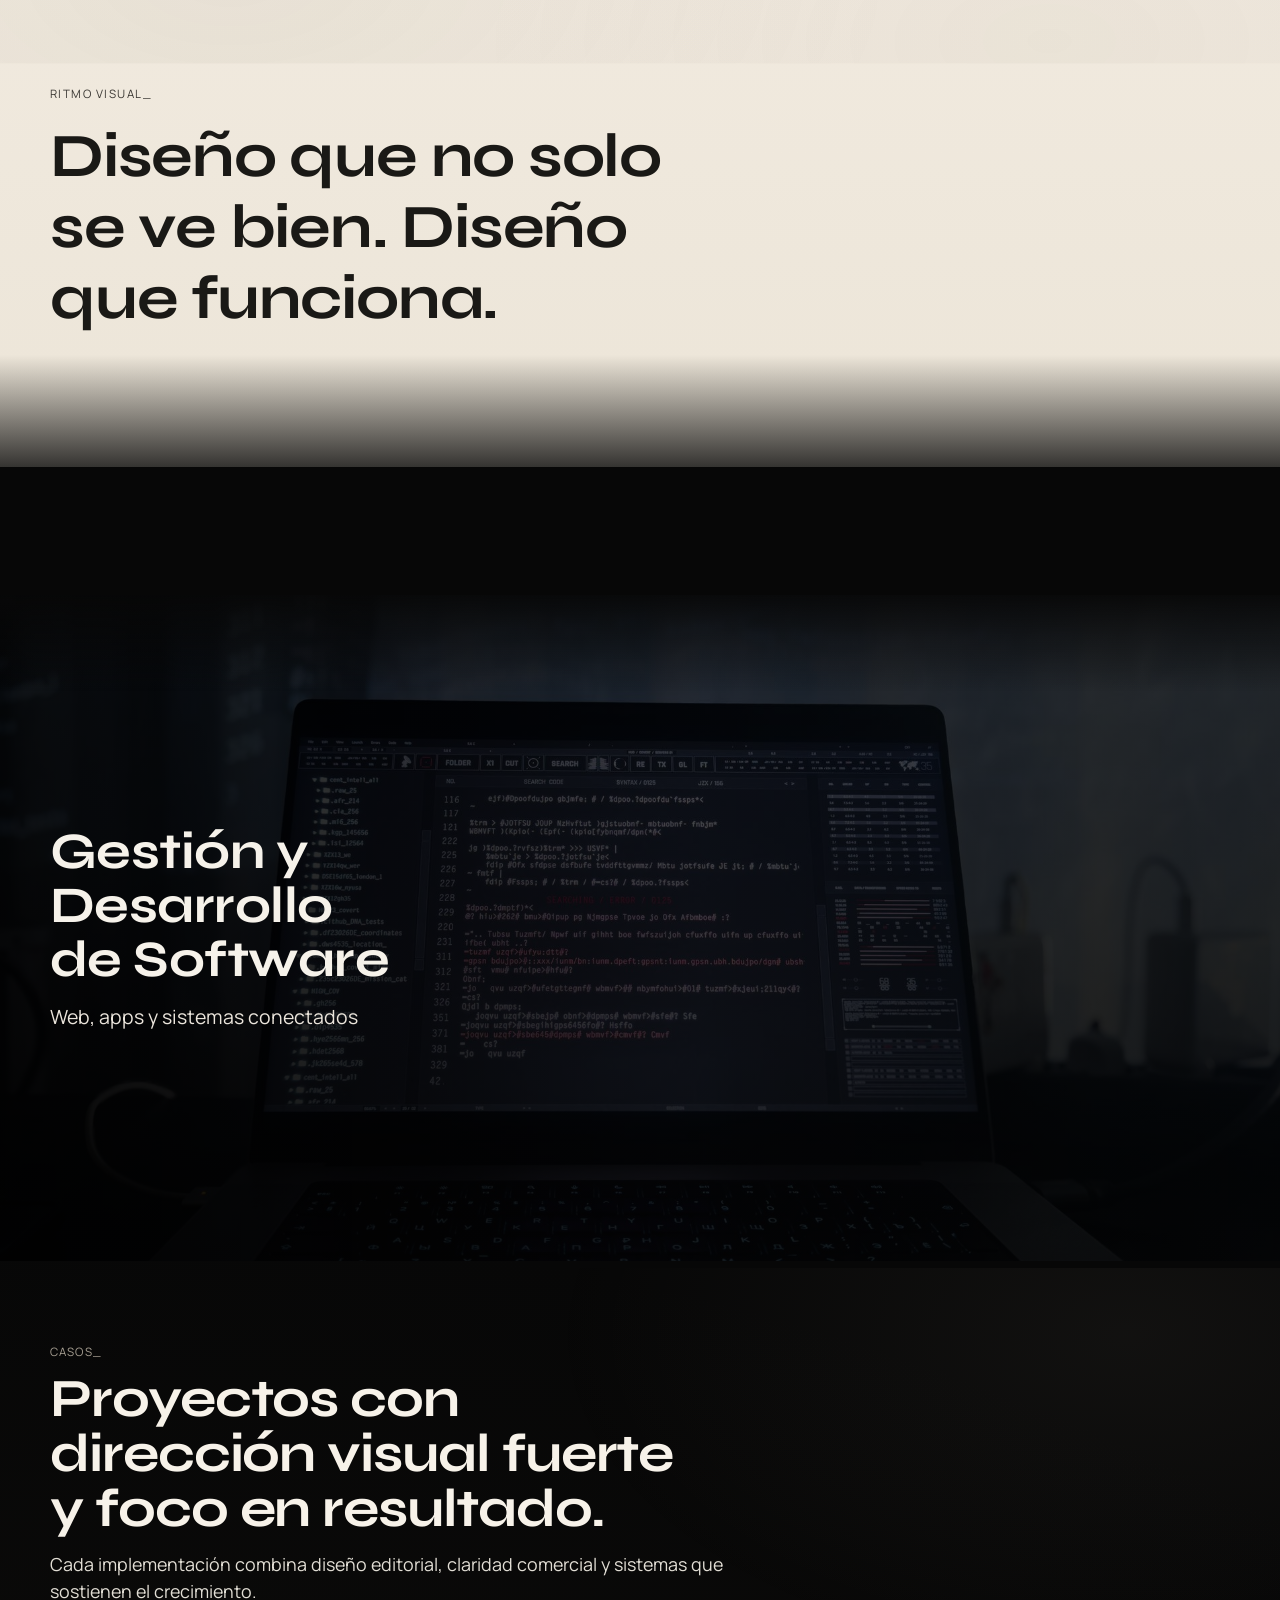
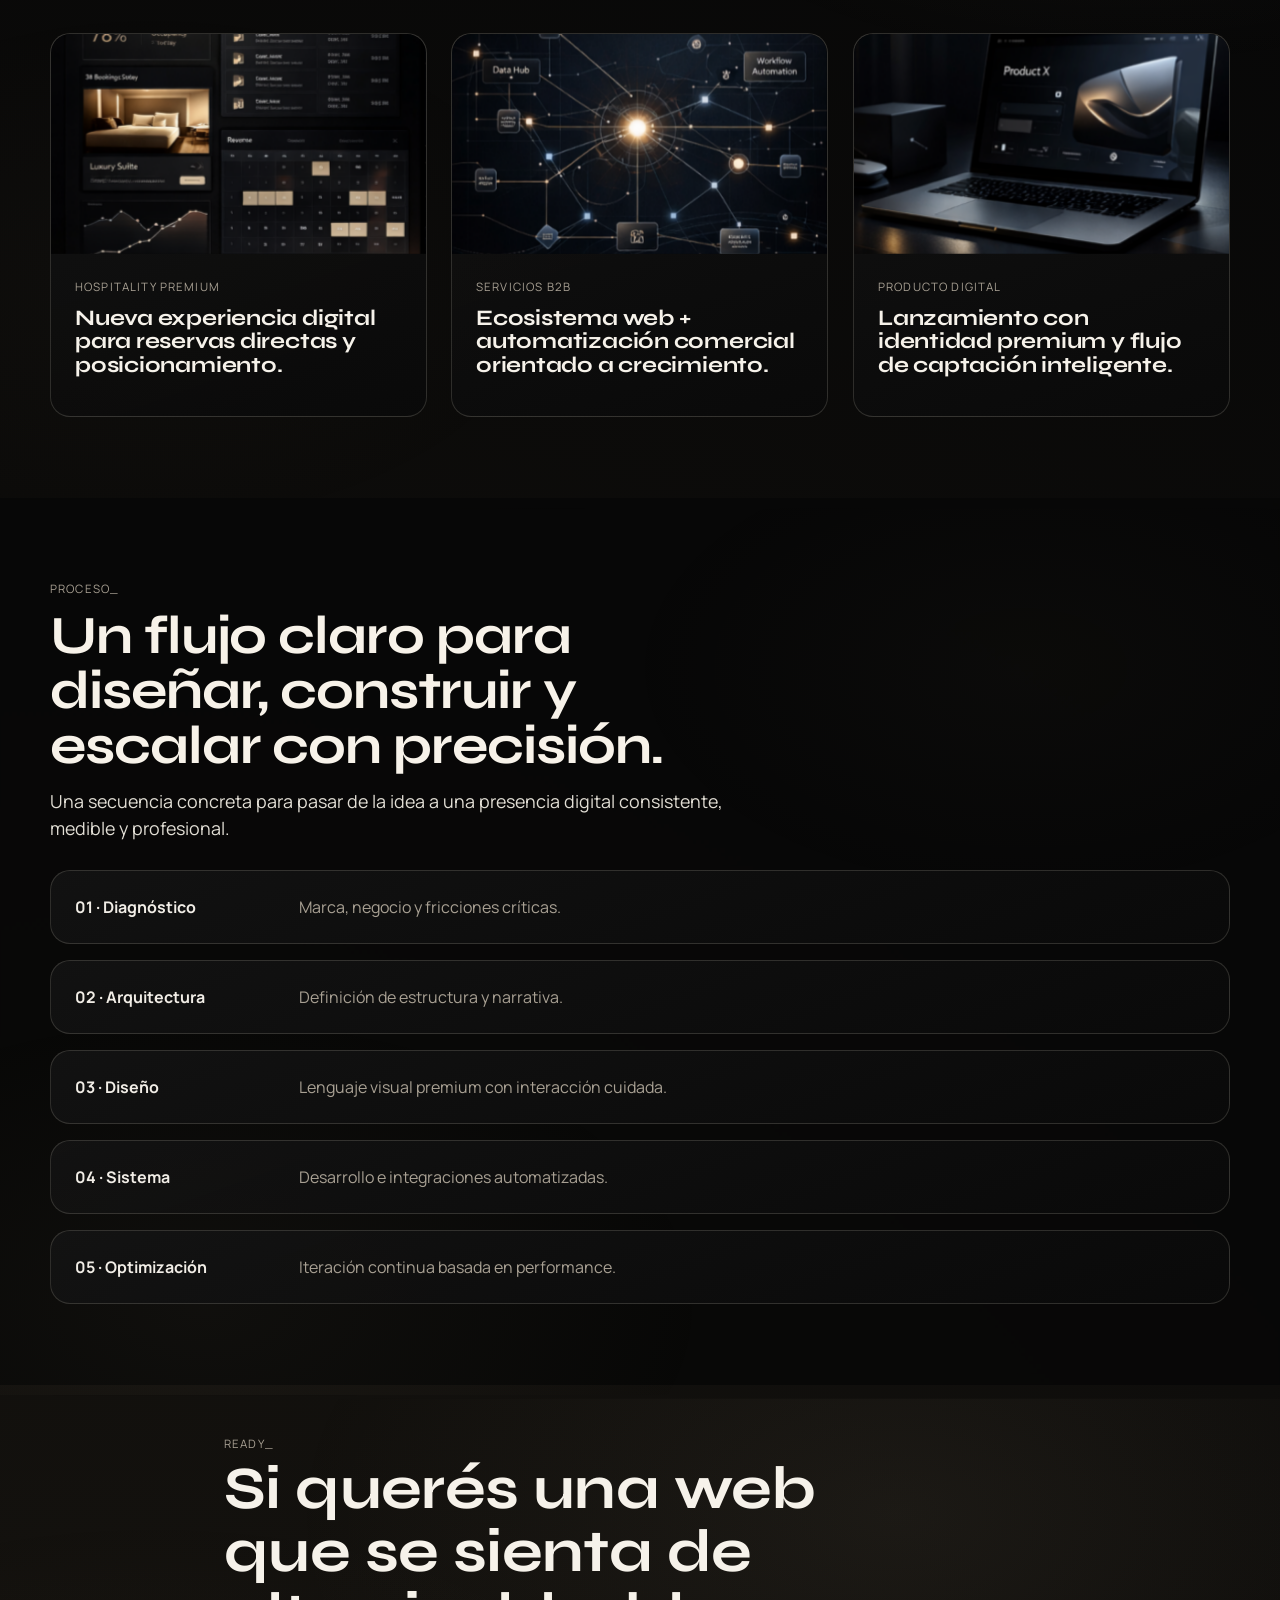
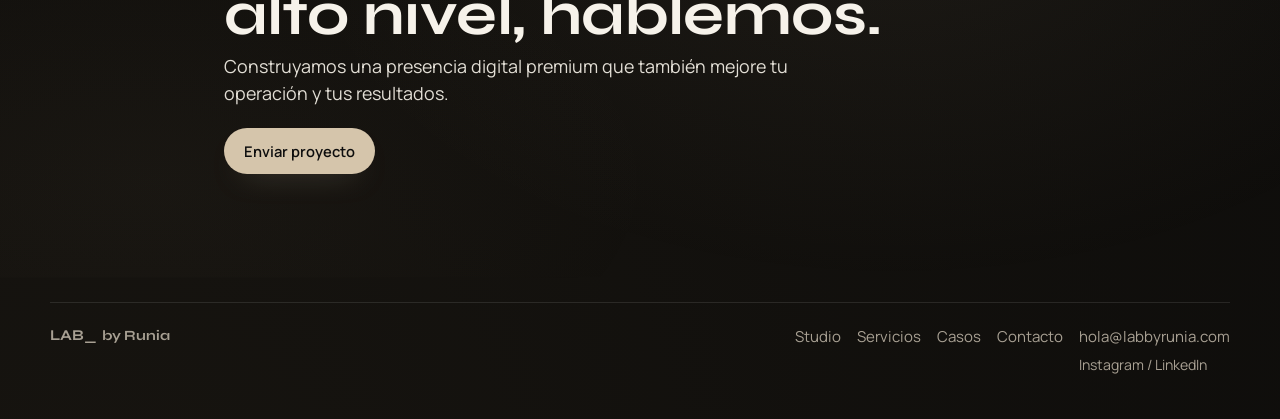
==== commit 5fd31e87: "Add light contrast manifesto section with smooth transitions" ====
--- a/index.html
+++ b/index.html
@@ -118,6 +118,16 @@
         </div>
       </section>
 
+      <section class="contrast-break section" id="manifesto" aria-label="Manifiesto de diseño">
+        <div class="container">
+          <p class="contrast-tag reveal" data-reveal="soft">Ritmo visual_</p>
+          <h2 class="contrast-claim reveal motion-title" data-reveal="rise">
+            Diseño que no solo se ve bien.
+            <span>Diseño que funciona.</span>
+          </h2>
+        </div>
+      </section>
+
       <section class="showcase" aria-label="Showcase LAB_">
         <div class="showcase-slider" data-showcase-slider>
           <article
--- a/styles.css
+++ b/styles.css
@@ -382,10 +382,20 @@
   margin-top: 0.8rem;
   max-width: 14ch;
   font-size: clamp(2.2rem, 5.3vw, 5rem);
+  color: #f8f3eb;
+  text-shadow: 0 8px 26px rgba(0, 0, 0, 0.34);
 }
 
 h1 span {
   color: #dfd2be;
+}
+
+.hero-highlight {
+  position: relative;
+}
+
+.hero-highlight::selection {
+  background: rgba(207, 170, 118, 0.32);
 }
 
 .motion-title.reveal .word {
@@ -505,6 +515,67 @@
   isolation: isolate;
 }
 
+.contrast-break {
+  --light-bg: #ece5d8;
+  --light-text: #161513;
+  position: relative;
+  padding-block: clamp(5.5rem, 12vw, 8.5rem);
+  background: linear-gradient(180deg, #f1eadf 0%, var(--light-bg) 100%);
+  color: var(--light-text);
+  overflow: hidden;
+}
+
+.contrast-break::before,
+.contrast-break::after {
+  content: "";
+  position: absolute;
+  left: 0;
+  right: 0;
+  height: clamp(4rem, 9vw, 7rem);
+  pointer-events: none;
+}
+
+.contrast-break::before {
+  top: 0;
+  background: linear-gradient(180deg, rgba(7, 7, 7, 0.92) 0%, rgba(7, 7, 7, 0) 100%);
+}
+
+.contrast-break::after {
+  bottom: 0;
+  background: linear-gradient(180deg, rgba(236, 229, 216, 0) 0%, rgba(7, 7, 7, 0.8) 100%);
+}
+
+.contrast-break .container {
+  position: relative;
+  z-index: 1;
+  display: grid;
+  gap: 1rem;
+}
+
+.contrast-tag {
+  margin: 0;
+  text-transform: uppercase;
+  letter-spacing: 0.13em;
+  font-size: 0.72rem;
+  color: color-mix(in srgb, var(--light-text) 62%, #746f67);
+}
+
+.contrast-claim {
+  margin: 0;
+  max-width: 17ch;
+  font-size: clamp(2.05rem, 4.8vw, 4.4rem);
+  line-height: 1.04;
+  letter-spacing: -0.02em;
+  color: var(--light-text);
+  text-wrap: balance;
+}
+
+.contrast-claim span {
+  display: block;
+  margin-top: 0.45rem;
+  color: color-mix(in srgb, var(--light-text) 88%, #3a342d);
+}
+
 .showcase {
   position: relative;
   width: 100vw;
@@ -602,33 +673,47 @@
     --highlight-y: 50%;
     --highlight-alpha: 0;
     --highlight-glow-alpha: 0;
-    --highlight-radius: clamp(58px, 7.4vw, 96px);
-    --highlight-saturation: 0.83;
-    --highlight-glow-blur: 2.6px;
-    --highlight-glow-strength: 0.52;
-    --highlight-intensity: 0.74;
+    --highlight-radius: clamp(84px, 10vw, 132px);
+    --highlight-saturation: 1.02;
+    --highlight-glow-blur: 3.4px;
+    --highlight-glow-strength: 0.62;
+    --highlight-intensity: 0.86;
     --highlight-follow: 0.118;
     --highlight-inertia: 0.052;
     --highlight-drag: 0.74;
     --highlight-fade-in: 0.09;
     --highlight-fade-out: 0.068;
-    --highlight-max-alpha: 0.66;
+    --highlight-max-alpha: 0.78;
     --highlight-glow-scale: 0.44;
     --highlight-settle-threshold: 0.14;
+    --highlight-wave-x: 0px;
+    --highlight-wave-y: 0px;
+    --highlight-mask-jitter-x: 0px;
+    --highlight-mask-jitter-y: 0px;
+    --highlight-offset-opacity: 0;
+    --highlight-channel-shift-x: 0.45px;
+    --highlight-channel-shift-y: 0.35px;
     --highlight-gradient: linear-gradient(
-      120deg,
+      128deg,
       #00d9ff 0%,
-      #2fb9ff 12%,
-      #4a7bff 24%,
-      #695fff 35%,
-      #8a5cff 46%,
-      #b04fe7 56%,
-      #ff2fa3 68%,
-      #ff7f81 78%,
-      #ffd400 89%,
-      #7fe8e0 96%,
+      #20d4ff 7%,
+      #438aff 21%,
+      #6767ff 33%,
+      #9151ef 48%,
+      #cf46cb 58%,
+      #ff3d8f 67%,
+      #ff7c74 78%,
+      #ffcb35 90%,
+      #8fe5d8 97%,
       #00d9ff 100%
     );
+  }
+
+  .interactive-highlight:hover {
+    --highlight-offset-opacity: 1;
+    --highlight-saturation: 1.18;
+    --highlight-intensity: 1;
+    --highlight-glow-strength: 0.72;
   }
 
   .interactive-highlight::before,
@@ -639,7 +724,7 @@
     pointer-events: none;
     color: transparent;
     background-image: var(--highlight-gradient);
-    background-size: 172% 172%;
+    background-size: 174% 174%;
     background-position: 24% 50%;
     -webkit-background-clip: text;
     background-clip: text;
@@ -647,54 +732,87 @@
     animation: cmyk-shift 19s ease-in-out infinite;
     will-change: opacity, background-position, transform, filter, mask-image, -webkit-mask-image;
     -webkit-mask-image: radial-gradient(
-      circle var(--highlight-radius) at var(--highlight-x) var(--highlight-y),
+      circle var(--highlight-radius) at calc(var(--highlight-x) + var(--highlight-mask-jitter-x)) calc(var(--highlight-y) + var(--highlight-mask-jitter-y)),
       rgba(0, 0, 0, 1) 0%,
-      rgba(0, 0, 0, 0.96) 20%,
-      rgba(0, 0, 0, 0.86) 36%,
-      rgba(0, 0, 0, 0.7) 50%,
-      rgba(0, 0, 0, 0.48) 62%,
-      rgba(0, 0, 0, 0.28) 72%,
-      rgba(0, 0, 0, 0.13) 81%,
-      rgba(0, 0, 0, 0.04) 89%,
-      rgba(0, 0, 0, 0) 97%
+      rgba(0, 0, 0, 0.96) 24%,
+      rgba(0, 0, 0, 0.8) 52%,
+      rgba(0, 0, 0, 0.42) 73%,
+      rgba(0, 0, 0, 0.08) 90%,
+      rgba(0, 0, 0, 0) 100%
     );
     mask-image: radial-gradient(
-      circle var(--highlight-radius) at var(--highlight-x) var(--highlight-y),
+      circle var(--highlight-radius) at calc(var(--highlight-x) + var(--highlight-mask-jitter-x)) calc(var(--highlight-y) + var(--highlight-mask-jitter-y)),
       rgba(0, 0, 0, 1) 0%,
-      rgba(0, 0, 0, 0.96) 20%,
-      rgba(0, 0, 0, 0.86) 36%,
-      rgba(0, 0, 0, 0.7) 50%,
-      rgba(0, 0, 0, 0.48) 62%,
-      rgba(0, 0, 0, 0.28) 72%,
-      rgba(0, 0, 0, 0.13) 81%,
-      rgba(0, 0, 0, 0.04) 89%,
-      rgba(0, 0, 0, 0) 97%
+      rgba(0, 0, 0, 0.96) 24%,
+      rgba(0, 0, 0, 0.8) 52%,
+      rgba(0, 0, 0, 0.42) 73%,
+      rgba(0, 0, 0, 0.08) 90%,
+      rgba(0, 0, 0, 0) 100%
     );
   }
 
   .interactive-highlight::before {
     opacity: calc(var(--highlight-glow-alpha) * var(--highlight-glow-strength) * var(--highlight-intensity));
-    filter: blur(var(--highlight-glow-blur)) saturate(var(--highlight-saturation));
-    transform: translate3d(0, 0, 0);
+    filter: blur(var(--highlight-glow-blur)) saturate(var(--highlight-saturation)) contrast(1.02);
+    transform: translate3d(calc(var(--highlight-wave-x) * 0.12), calc(var(--highlight-wave-y) * 0.08), 0);
+    text-shadow:
+      calc(var(--highlight-channel-shift-x) * -1) calc(var(--highlight-channel-shift-y) * -1) 0 rgba(0, 234, 255, calc(var(--highlight-alpha) * var(--highlight-offset-opacity) * 0.36)),
+      calc(var(--highlight-channel-shift-x) * 1) calc(var(--highlight-channel-shift-y) * 1) 0 rgba(255, 59, 162, calc(var(--highlight-alpha) * var(--highlight-offset-opacity) * 0.32));
   }
 
   .interactive-highlight::after {
     opacity: calc(var(--highlight-alpha) * var(--highlight-intensity));
-    filter: saturate(var(--highlight-saturation));
+    filter: saturate(var(--highlight-saturation)) contrast(1.04);
+    transform: translate3d(var(--highlight-wave-x), var(--highlight-wave-y), 0);
+    animation: cmyk-shift 19s ease-in-out infinite, ink-wobble 3.8s ease-in-out infinite;
+    text-shadow:
+      calc(var(--highlight-channel-shift-x) * -1) calc(var(--highlight-channel-shift-y) * -1) 0 rgba(0, 232, 255, calc(var(--highlight-alpha) * var(--highlight-offset-opacity) * 0.5)),
+      calc(var(--highlight-channel-shift-x) * 1) calc(var(--highlight-channel-shift-y) * 1) 0 rgba(255, 55, 171, calc(var(--highlight-alpha) * var(--highlight-offset-opacity) * 0.46));
   }
 
   .hero-highlight {
-    --highlight-radius: clamp(92px, 11.4vw, 132px);
-    --highlight-saturation: 0.9;
-    --highlight-glow-blur: 4.6px;
-    --highlight-glow-strength: 0.58;
-    --highlight-intensity: 0.72;
-    --highlight-max-alpha: 0.62;
+    --highlight-radius: clamp(128px, 16vw, 210px);
+    --highlight-saturation: 1.14;
+    --highlight-glow-blur: 6px;
+    --highlight-glow-strength: 0.72;
+    --highlight-intensity: 0.96;
+    --highlight-max-alpha: 0.88;
     --highlight-follow: 0.114;
     --highlight-inertia: 0.05;
     --highlight-drag: 0.73;
     --highlight-fade-in: 0.086;
     --highlight-fade-out: 0.064;
+    --hero-energy: 0;
+    --trail-1-x: 50%;
+    --trail-1-y: 50%;
+    --trail-1-alpha: 0;
+    --trail-2-x: 50%;
+    --trail-2-y: 50%;
+    --trail-2-alpha: 0;
+    --trail-3-x: 50%;
+    --trail-3-y: 50%;
+    --trail-3-alpha: 0;
+    --trail-4-x: 50%;
+    --trail-4-y: 50%;
+    --trail-4-alpha: 0;
+  }
+
+  .hero-highlight.interactive-highlight::before {
+    background-image: var(--highlight-gradient);
+    background-size: 174% 174%;
+    background-position: 24% 50%;
+    filter: blur(calc(var(--highlight-glow-blur) + 0.6px)) saturate(calc(var(--highlight-saturation) + 0.2)) contrast(1.12);
+  }
+
+  .hero-highlight.interactive-highlight::after {
+    background-image: var(--highlight-gradient);
+    background-size: 174% 174%;
+    background-position: 24% 50%;
+    transform: translate3d(var(--highlight-wave-x), var(--highlight-wave-y), 0) scale(calc(1 + (var(--hero-energy) * 0.012)));
+    filter: saturate(calc(var(--highlight-saturation) + 0.24)) contrast(1.14);
+    text-shadow:
+      calc(var(--highlight-channel-shift-x) * -1) calc(var(--highlight-channel-shift-y) * -1) 0 rgba(0, 232, 255, calc(var(--highlight-alpha) * var(--highlight-offset-opacity) * 0.46)),
+      calc(var(--highlight-channel-shift-x) * 1) calc(var(--highlight-channel-shift-y) * 1) 0 rgba(255, 55, 171, calc(var(--highlight-alpha) * var(--highlight-offset-opacity) * 0.42));
   }
 
   .section-highlight {
@@ -730,11 +848,30 @@
   0% {
     background-position: 24% 50%;
   }
-  50% {
-    background-position: 76% 50%;
+  28% {
+    background-position: 62% 47%;
+  }
+  57% {
+    background-position: 80% 55%;
+  }
+  78% {
+    background-position: 58% 48%;
   }
   100% {
     background-position: 24% 50%;
+  }
+}
+
+@keyframes ink-wobble {
+  0%,
+  100% {
+    transform: translate3d(var(--highlight-wave-x), var(--highlight-wave-y), 0);
+  }
+  45% {
+    transform: translate3d(calc(var(--highlight-wave-x) + 0.3px), calc(var(--highlight-wave-y) - 0.25px), 0);
+  }
+  75% {
+    transform: translate3d(calc(var(--highlight-wave-x) - 0.24px), calc(var(--highlight-wave-y) + 0.18px), 0);
   }
 }
 
@@ -771,6 +908,12 @@
   pointer-events: none;
 }
 
+.contrast-break.section::before {
+  background:
+    radial-gradient(58rem 30rem at 18% 24%, rgba(116, 104, 84, 0.07), transparent 72%),
+    radial-gradient(50rem 28rem at 82% 80%, rgba(124, 109, 87, 0.05), transparent 72%);
+}
+
 #services::before {
   background:
     radial-gradient(62rem 30rem at 8% 26%, rgba(205, 182, 143, 0.055), transparent 68%),
@@ -1267,13 +1410,9 @@
 }
 
 .project-wizard {
-  margin-top: 1.5rem;
-  display: grid;
-  gap: 1.3rem;
-}
-
-.project-wizard:not(.is-phase-two) .phase-two-only {
-  display: none;
+  margin-top: 1.9rem;
+  display: grid;
+  gap: 1.8rem;
 }
 
 .phase-one-result {
@@ -1304,23 +1443,28 @@
 }
 
 .wizard-step-label {
-  margin: 0.8rem 0 0;
+  margin: 1rem 0 0;
   color: var(--muted);
   font-size: 0.94rem;
+  letter-spacing: 0.02em;
 }
 
 .wizard-step {
   margin: 0;
-  padding: 1.2rem;
-  border-radius: 1rem;
-  border: 1px solid var(--line);
-  background: rgba(18, 18, 18, 0.62);
+  padding: clamp(1.2rem, 2.5vw, 1.7rem);
+  border-radius: 1.15rem;
+  border: 1px solid rgba(213, 197, 171, 0.18);
+  background: linear-gradient(160deg, rgba(20, 20, 20, 0.9), rgba(13, 13, 13, 0.84));
+  box-shadow: inset 0 0 0 1px rgba(255, 255, 255, 0.01), 0 20px 38px rgba(0, 0, 0, 0.28);
   display: none;
+  opacity: 0;
+  transform: translateY(14px);
 }
 
 .wizard-step.is-active {
   display: grid;
   gap: 1rem;
+  animation: wizard-step-in 320ms var(--easing-premium) both;
 }
 
 .wizard-step legend {
@@ -1366,7 +1510,7 @@
 
 .field-group {
   display: grid;
-  gap: 0.55rem;
+  gap: 0.65rem;
 }
 
 .field-group label {
@@ -1394,7 +1538,7 @@
   border-radius: 1rem;
   border: 1px solid rgba(213, 197, 171, 0.22);
   background: linear-gradient(120deg, rgba(33, 30, 26, 0.84), rgba(15, 14, 12, 0.8));
-  padding: 1rem 1.1rem;
+  padding: 1.2rem 1.25rem;
 }
 
 .suggestion-output {
@@ -1408,6 +1552,15 @@
   align-items: center;
   gap: 0.75rem;
   justify-content: flex-end;
+  flex-wrap: wrap;
+}
+
+.wizard-single-field {
+  gap: 0.65rem;
+}
+
+.wizard-single-field input[type="text"] {
+  min-height: 2.95rem;
 }
 
 .form-success {
@@ -1471,6 +1624,17 @@
   flex-wrap: wrap;
 }
 
+@keyframes wizard-step-in {
+  from {
+    opacity: 0;
+    transform: translateY(14px);
+  }
+  to {
+    opacity: 1;
+    transform: translateY(0);
+  }
+}
+
 @media (max-width: 760px) {
   .field-grid {
     grid-template-columns: 1fr;
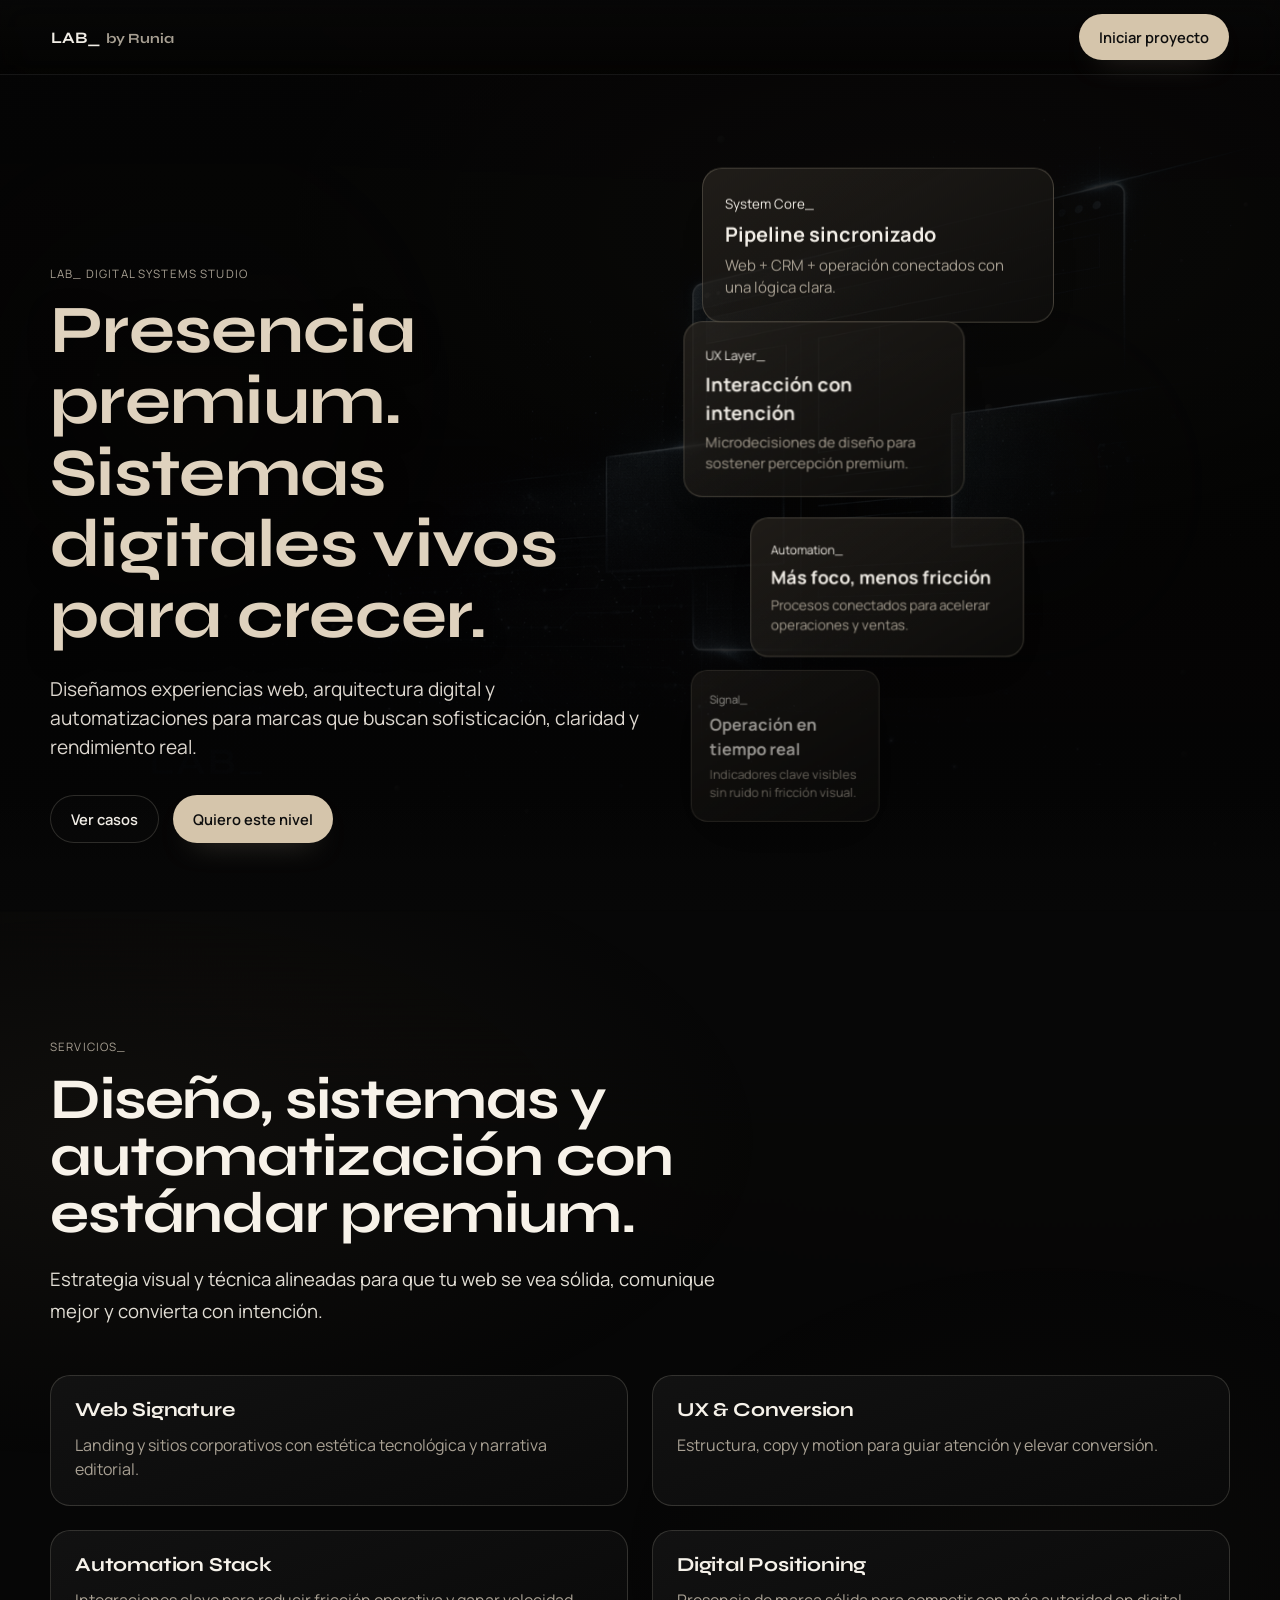
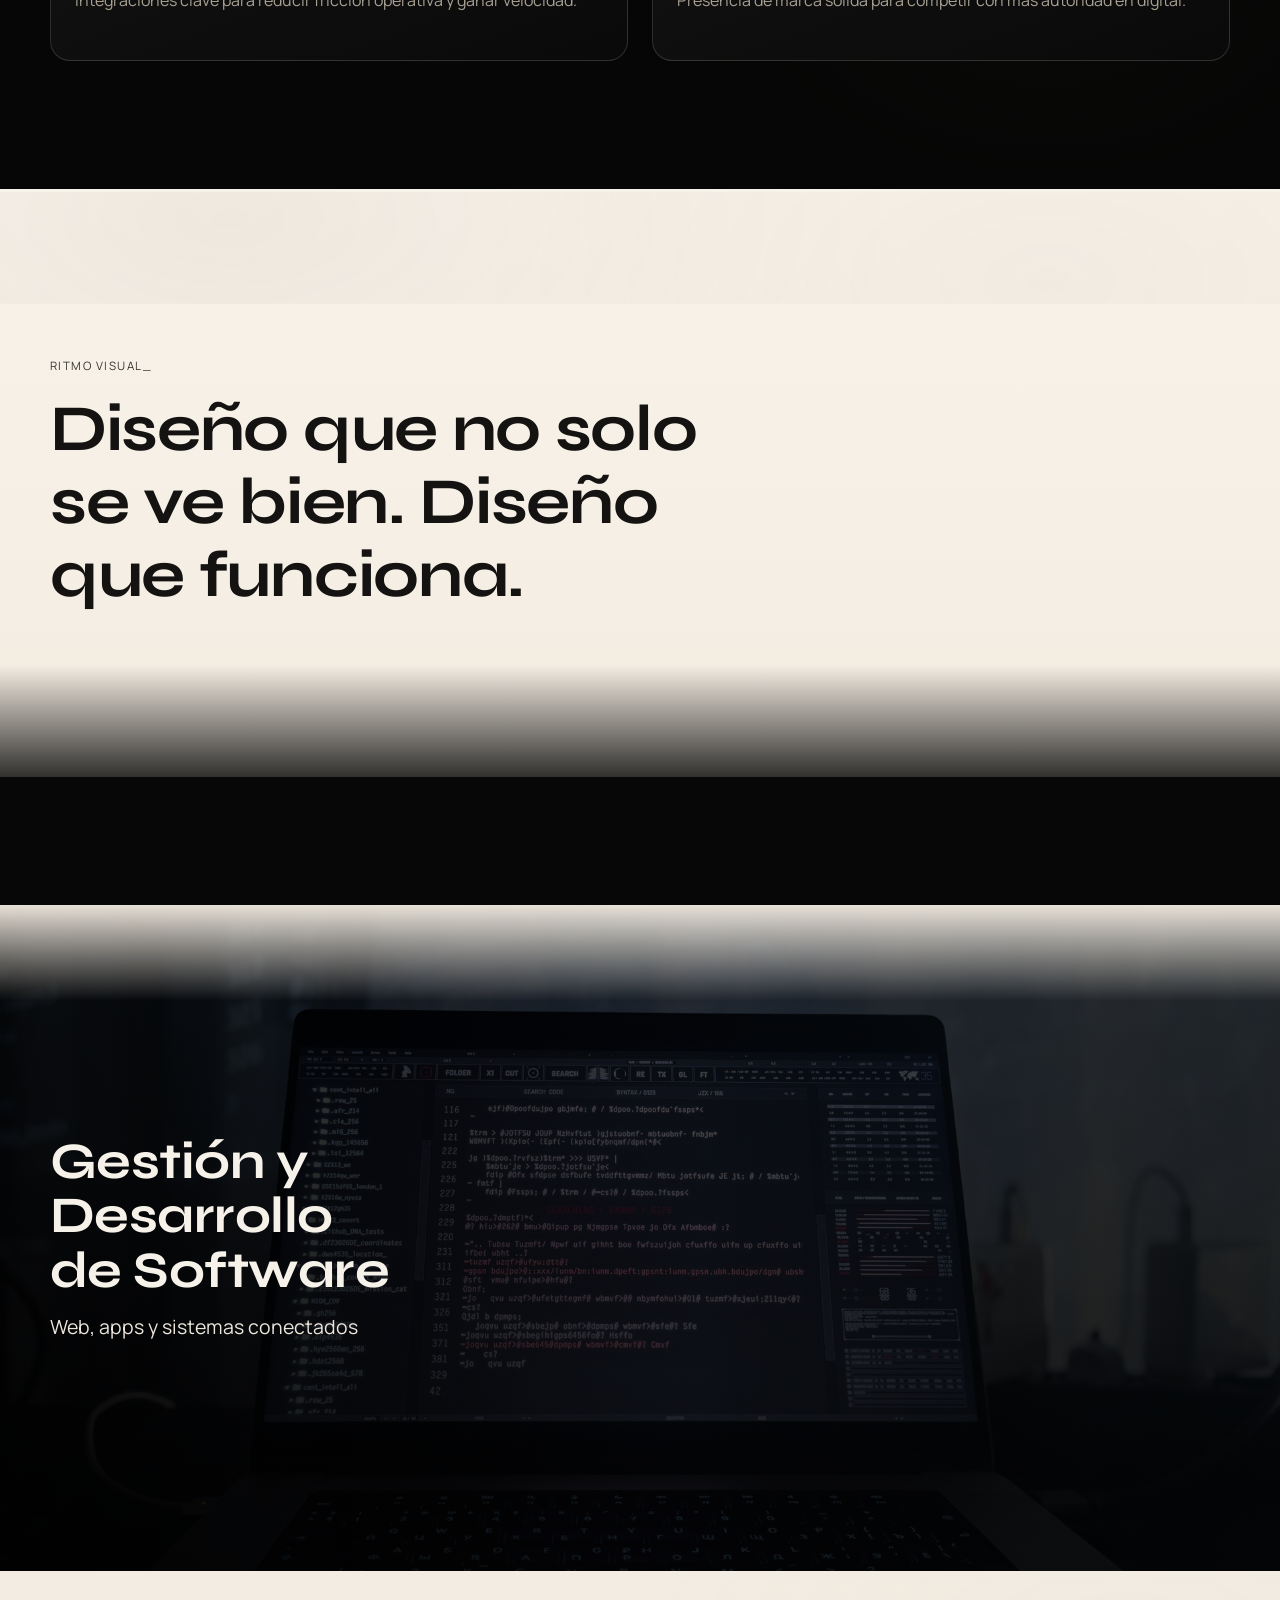
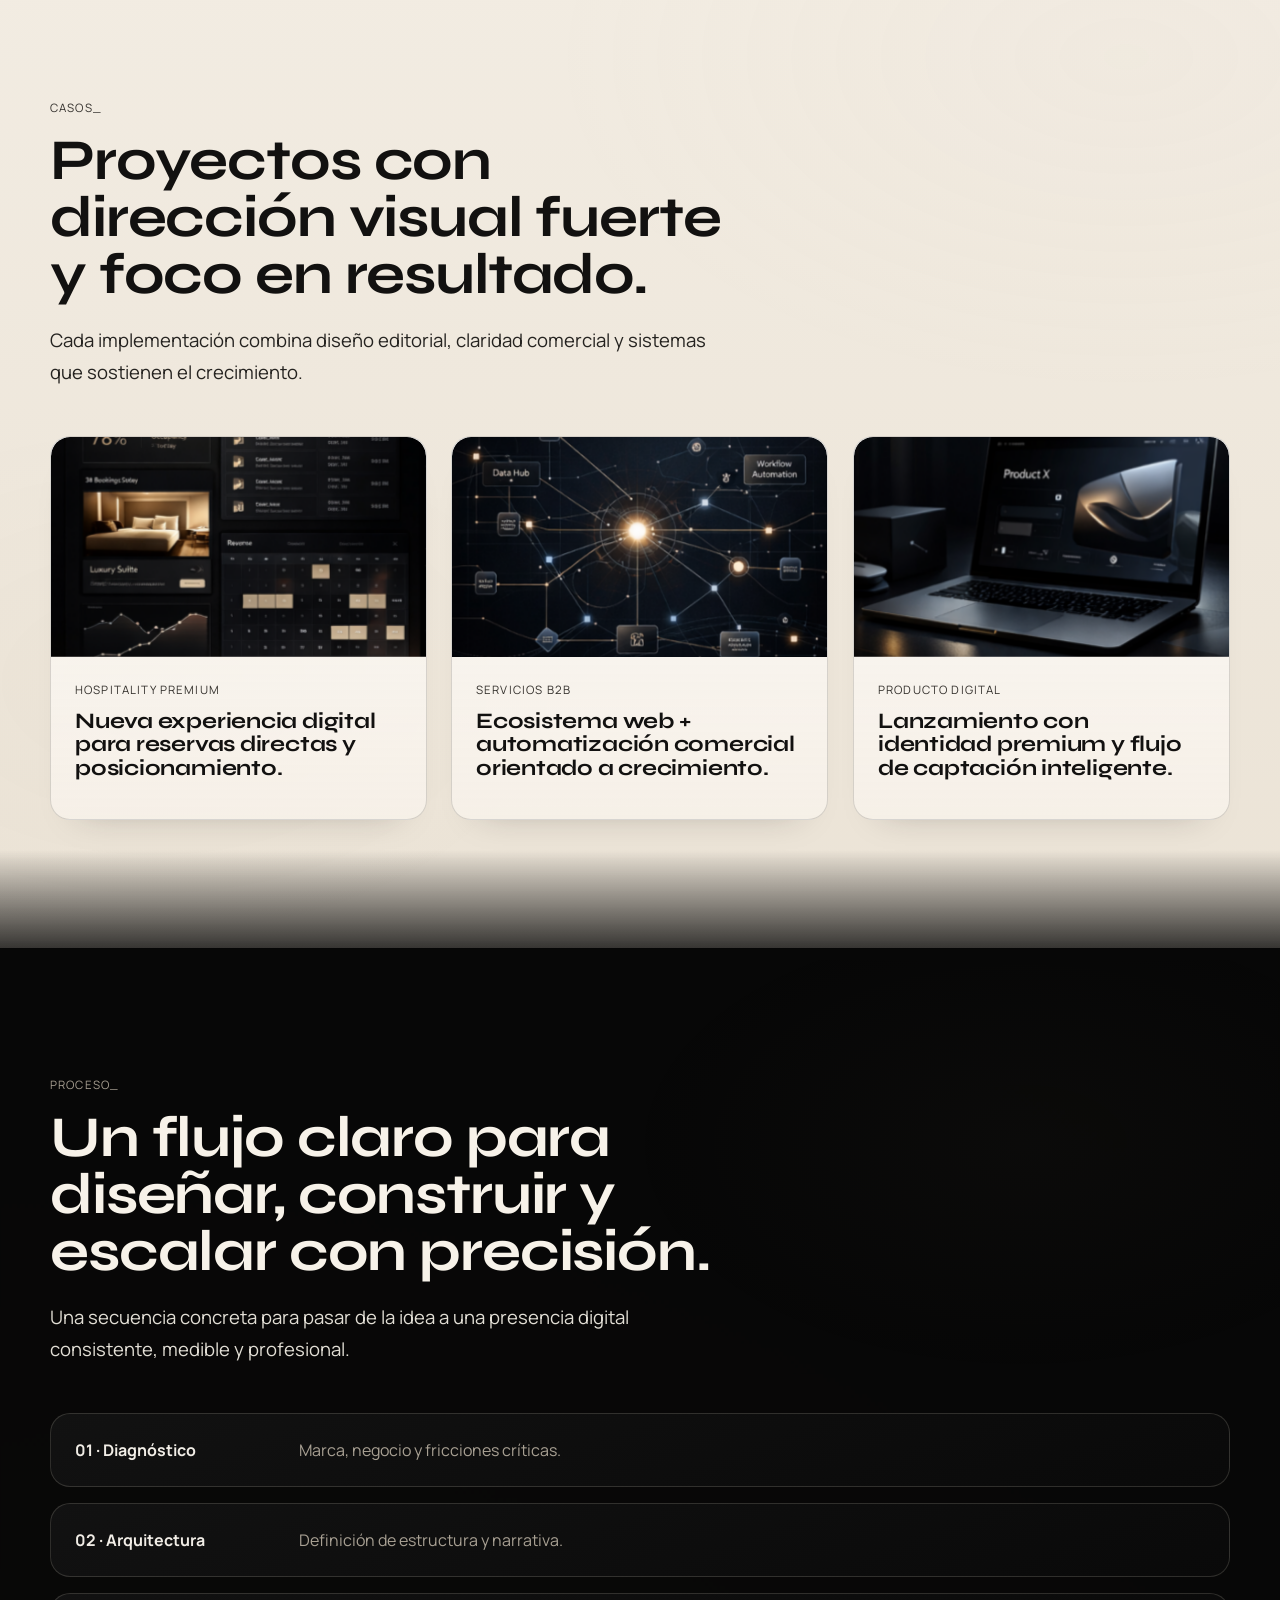
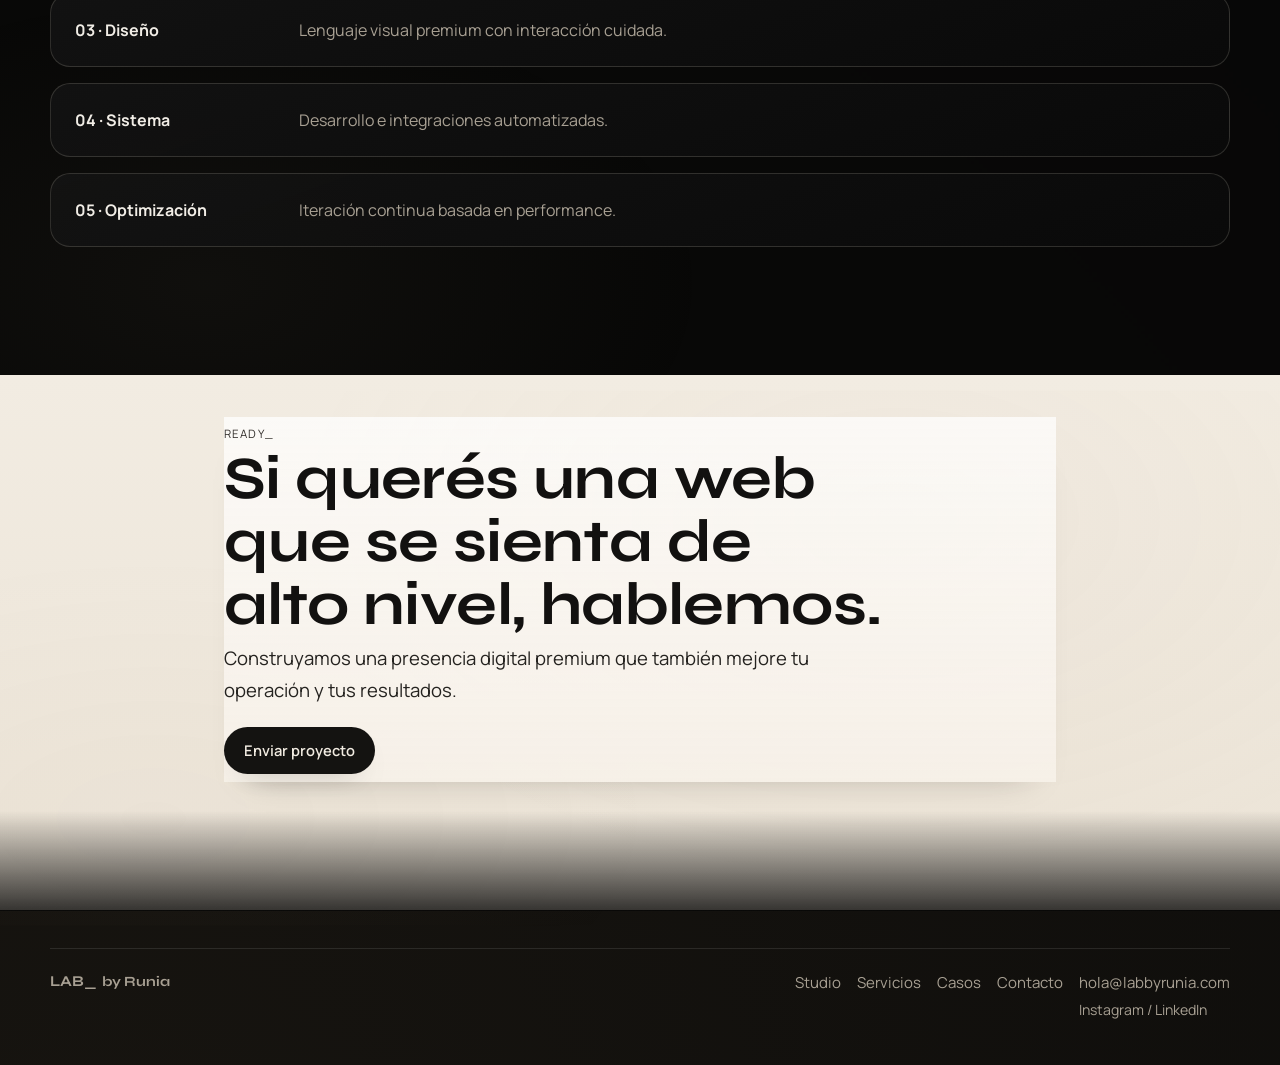
==== commit cd40a986: "Integrate LetterGlitch hero background effect" ====
--- a/index.html
+++ b/index.html
@@ -23,6 +23,7 @@
       rel="stylesheet"
     />
     <link rel="stylesheet" href="styles.css" />
+    <link rel="stylesheet" href="letter-glitch.css" />
   </head>
   <body>
     <noscript>
@@ -66,6 +67,7 @@
           </div>
 
           <div class="hero-visual reveal" data-reveal="right" aria-hidden="true">
+            <div id="letter-glitch-root"></div>
             <article class="float-card card-main" data-intensity="1">
               <small>System Core_</small>
               <strong>Pipeline sincronizado</strong>
@@ -240,6 +242,7 @@
       </div>
     </footer>
 
+    <script type="module" src="letter-glitch-app.js"></script>
     <script src="script.js"></script>
   </body>
 </html>
--- a/styles.css
+++ b/styles.css
@@ -14,6 +14,10 @@
   --space-3: 1rem;     /* 16px */
   --space-4: 1.5rem;   /* 24px */
   --space-5: 2rem;     /* 32px */
+  --ink-strong: #121110;
+  --ink-soft: #3b3732;
+  --paper: #f2ece2;
+  --paper-soft: #ebe3d6;
 }
 
 *,
@@ -511,16 +515,16 @@
 
 .section {
   position: relative;
-  padding: 5.1rem 0;
+  padding: clamp(5.6rem, 10vw, 8.2rem) 0;
   isolation: isolate;
 }
 
 .contrast-break {
-  --light-bg: #ece5d8;
-  --light-text: #161513;
+  --light-bg: #f3ece1;
+  --light-text: #0f0f0e;
   position: relative;
-  padding-block: clamp(5.5rem, 12vw, 8.5rem);
-  background: linear-gradient(180deg, #f1eadf 0%, var(--light-bg) 100%);
+  padding-block: clamp(7rem, 14vw, 10.5rem);
+  background: linear-gradient(180deg, #f8f3ea 0%, var(--light-bg) 100%);
   color: var(--light-text);
   overflow: hidden;
 }
@@ -537,12 +541,12 @@
 
 .contrast-break::before {
   top: 0;
-  background: linear-gradient(180deg, rgba(7, 7, 7, 0.92) 0%, rgba(7, 7, 7, 0) 100%);
+  background: linear-gradient(180deg, rgba(7, 7, 7, 0.88) 0%, rgba(7, 7, 7, 0) 100%);
 }
 
 .contrast-break::after {
   bottom: 0;
-  background: linear-gradient(180deg, rgba(236, 229, 216, 0) 0%, rgba(7, 7, 7, 0.8) 100%);
+  background: linear-gradient(180deg, rgba(242, 236, 226, 0) 0%, rgba(7, 7, 7, 0.82) 100%);
 }
 
 .contrast-break .container {
@@ -562,9 +566,9 @@
 
 .contrast-claim {
   margin: 0;
-  max-width: 17ch;
-  font-size: clamp(2.05rem, 4.8vw, 4.4rem);
-  line-height: 1.04;
+  max-width: 15ch;
+  font-size: clamp(2.35rem, 5.1vw, 5rem);
+  line-height: 1.01;
   letter-spacing: -0.02em;
   color: var(--light-text);
   text-wrap: balance;
@@ -596,7 +600,11 @@
   height: clamp(3rem, 8vw, 6rem);
   z-index: 3;
   pointer-events: none;
-  background: linear-gradient(180deg, rgba(7, 7, 7, 0.92) 0%, rgba(7, 7, 7, 0) 100%);
+  background: linear-gradient(180deg, rgba(7, 7, 7, 0.9) 0%, rgba(7, 7, 7, 0) 100%);
+}
+
+.contrast-break + .showcase::before {
+  background: linear-gradient(180deg, rgba(243, 236, 225, 0.95) 0%, rgba(243, 236, 225, 0) 100%);
 }
 
 .showcase-slider {
@@ -817,11 +825,11 @@
 
   .section-highlight {
     --highlight-radius: clamp(68px, 8.5vw, 102px);
-    --highlight-saturation: 0.74;
-    --highlight-glow-blur: 1.8px;
-    --highlight-glow-strength: 0.12;
-    --highlight-intensity: 0.36;
-    --highlight-max-alpha: 0.52;
+    --highlight-saturation: 0.68;
+    --highlight-glow-blur: 1px;
+    --highlight-glow-strength: 0.08;
+    --highlight-intensity: 0.25;
+    --highlight-max-alpha: 0.36;
     --highlight-follow: 0.107;
     --highlight-inertia: 0.047;
     --highlight-drag: 0.75;
@@ -831,11 +839,11 @@
 
   .subtle-highlight {
     --highlight-radius: clamp(52px, 6vw, 76px);
-    --highlight-saturation: 0.58;
+    --highlight-saturation: 0.54;
     --highlight-glow-blur: 0px;
     --highlight-glow-strength: 0;
-    --highlight-intensity: 0.12;
-    --highlight-max-alpha: 0.4;
+    --highlight-intensity: 0.08;
+    --highlight-max-alpha: 0.26;
     --highlight-follow: 0.1;
     --highlight-inertia: 0.044;
     --highlight-drag: 0.76;
@@ -890,7 +898,8 @@
 
 #work,
 #contact {
-  background: transparent;
+  background: linear-gradient(180deg, var(--paper) 0%, var(--paper-soft) 100%);
+  color: var(--ink-strong);
 }
 
 .section::before {
@@ -914,6 +923,19 @@
     radial-gradient(50rem 28rem at 82% 80%, rgba(124, 109, 87, 0.05), transparent 72%);
 }
 
+#work::after,
+#contact::after {
+  content: "";
+  position: absolute;
+  left: 0;
+  right: 0;
+  bottom: -1px;
+  height: clamp(4rem, 8vw, 6.2rem);
+  pointer-events: none;
+  z-index: 1;
+  background: linear-gradient(180deg, rgba(234, 225, 211, 0) 0%, rgba(7, 7, 7, 0.8) 100%);
+}
+
 #services::before {
   background:
     radial-gradient(62rem 30rem at 8% 26%, rgba(205, 182, 143, 0.055), transparent 68%),
@@ -940,23 +962,24 @@
 
 .section-head {
   display: grid;
-  gap: var(--space-2);
-  margin-bottom: 1.75rem;
+  gap: 0.95rem;
+  margin-bottom: clamp(2rem, 4vw, 3rem);
 }
 
 .section-head h2 {
   max-width: 20ch;
-  line-height: 1.02;
+  line-height: 0.99;
   letter-spacing: -0.02em;
   color: #f7f2e9;
   text-wrap: balance;
-  font-size: clamp(2rem, 4.2vw, 3.8rem);
+  font-size: clamp(2.2rem, 4.5vw, 4.2rem);
 }
 
 .section-intro {
-  margin: 0.15rem 0 0;
+  margin: 0.45rem 0 0;
   max-width: 62ch;
-  font-size: clamp(1rem, 1.4vw, 1.12rem);
+  font-size: clamp(1rem, 1.45vw, 1.16rem);
+  line-height: 1.7;
   color: color-mix(in srgb, var(--text) 80%, var(--muted));
 }
 
@@ -978,6 +1001,46 @@
   border: 1px solid var(--line);
   border-radius: var(--radius);
   background: linear-gradient(160deg, rgba(20, 20, 20, 0.88), rgba(10, 10, 10, 0.94));
+}
+
+#work .section-tag,
+#contact .section-tag,
+#work .meta {
+  color: color-mix(in srgb, var(--ink-strong) 68%, #7d756b);
+}
+
+#work .section-head h2,
+#contact .section-head h2,
+#contact .cta-inner h2 {
+  color: var(--ink-strong);
+  text-shadow: none;
+}
+
+#work .section-intro,
+#contact .section-intro,
+#contact .cta-inner .section-intro {
+  color: color-mix(in srgb, var(--ink-strong) 78%, #6a6359);
+}
+
+#work .project,
+#contact .cta-inner {
+  border-color: rgba(34, 31, 27, 0.16);
+  background: linear-gradient(180deg, rgba(255, 255, 255, 0.72), rgba(247, 241, 233, 0.9));
+  box-shadow: 0 20px 34px -30px rgba(35, 30, 25, 0.34);
+}
+
+#work .project h3 {
+  color: var(--ink-strong);
+}
+
+#contact .btn-solid {
+  background: #141311;
+  color: #f2ece2;
+  box-shadow: 0 14px 28px -20px rgba(20, 19, 17, 0.62);
+}
+
+#contact .btn-solid:hover {
+  background: #24211d;
 }
 
 .interactive-surface {
@@ -1419,6 +1482,14 @@
   margin-top: 1.1rem;
   display: grid;
   gap: 0.8rem;
+}
+
+.result-panel[hidden] {
+  display: none !important;
+}
+
+.result-panel.is-visible {
+  animation: result-panel-in 360ms var(--easing-premium) both;
 }
 
 .phase-one-title {
@@ -1635,6 +1706,17 @@
   }
 }
 
+@keyframes result-panel-in {
+  from {
+    opacity: 0;
+    transform: translateY(12px);
+  }
+  to {
+    opacity: 1;
+    transform: translateY(0);
+  }
+}
+
 @media (max-width: 760px) {
   .field-grid {
     grid-template-columns: 1fr;
--- a/letter-glitch.css
+++ b/letter-glitch.css
@@ -0,0 +1,48 @@
+#letter-glitch-root {
+  position: absolute;
+  inset: 0;
+  z-index: 0;
+  border-radius: 1.75rem;
+  overflow: hidden;
+  opacity: 0.7;
+  pointer-events: none;
+}
+
+.hero-visual {
+  position: relative;
+  isolation: isolate;
+}
+
+.hero-visual .float-card {
+  position: relative;
+  z-index: 1;
+}
+
+.letter-glitch {
+  position: relative;
+  width: 100%;
+  height: 100%;
+  background-color: #000;
+  overflow: hidden;
+}
+
+.letter-glitch__canvas {
+  display: block;
+  width: 100%;
+  height: 100%;
+}
+
+.letter-glitch__outer-vignette,
+.letter-glitch__center-vignette {
+  position: absolute;
+  inset: 0;
+  pointer-events: none;
+}
+
+.letter-glitch__outer-vignette {
+  background: radial-gradient(circle, rgba(0, 0, 0, 0) 60%, rgba(0, 0, 0, 1) 100%);
+}
+
+.letter-glitch__center-vignette {
+  background: radial-gradient(circle, rgba(0, 0, 0, 0.8) 0%, rgba(0, 0, 0, 0) 60%);
+}
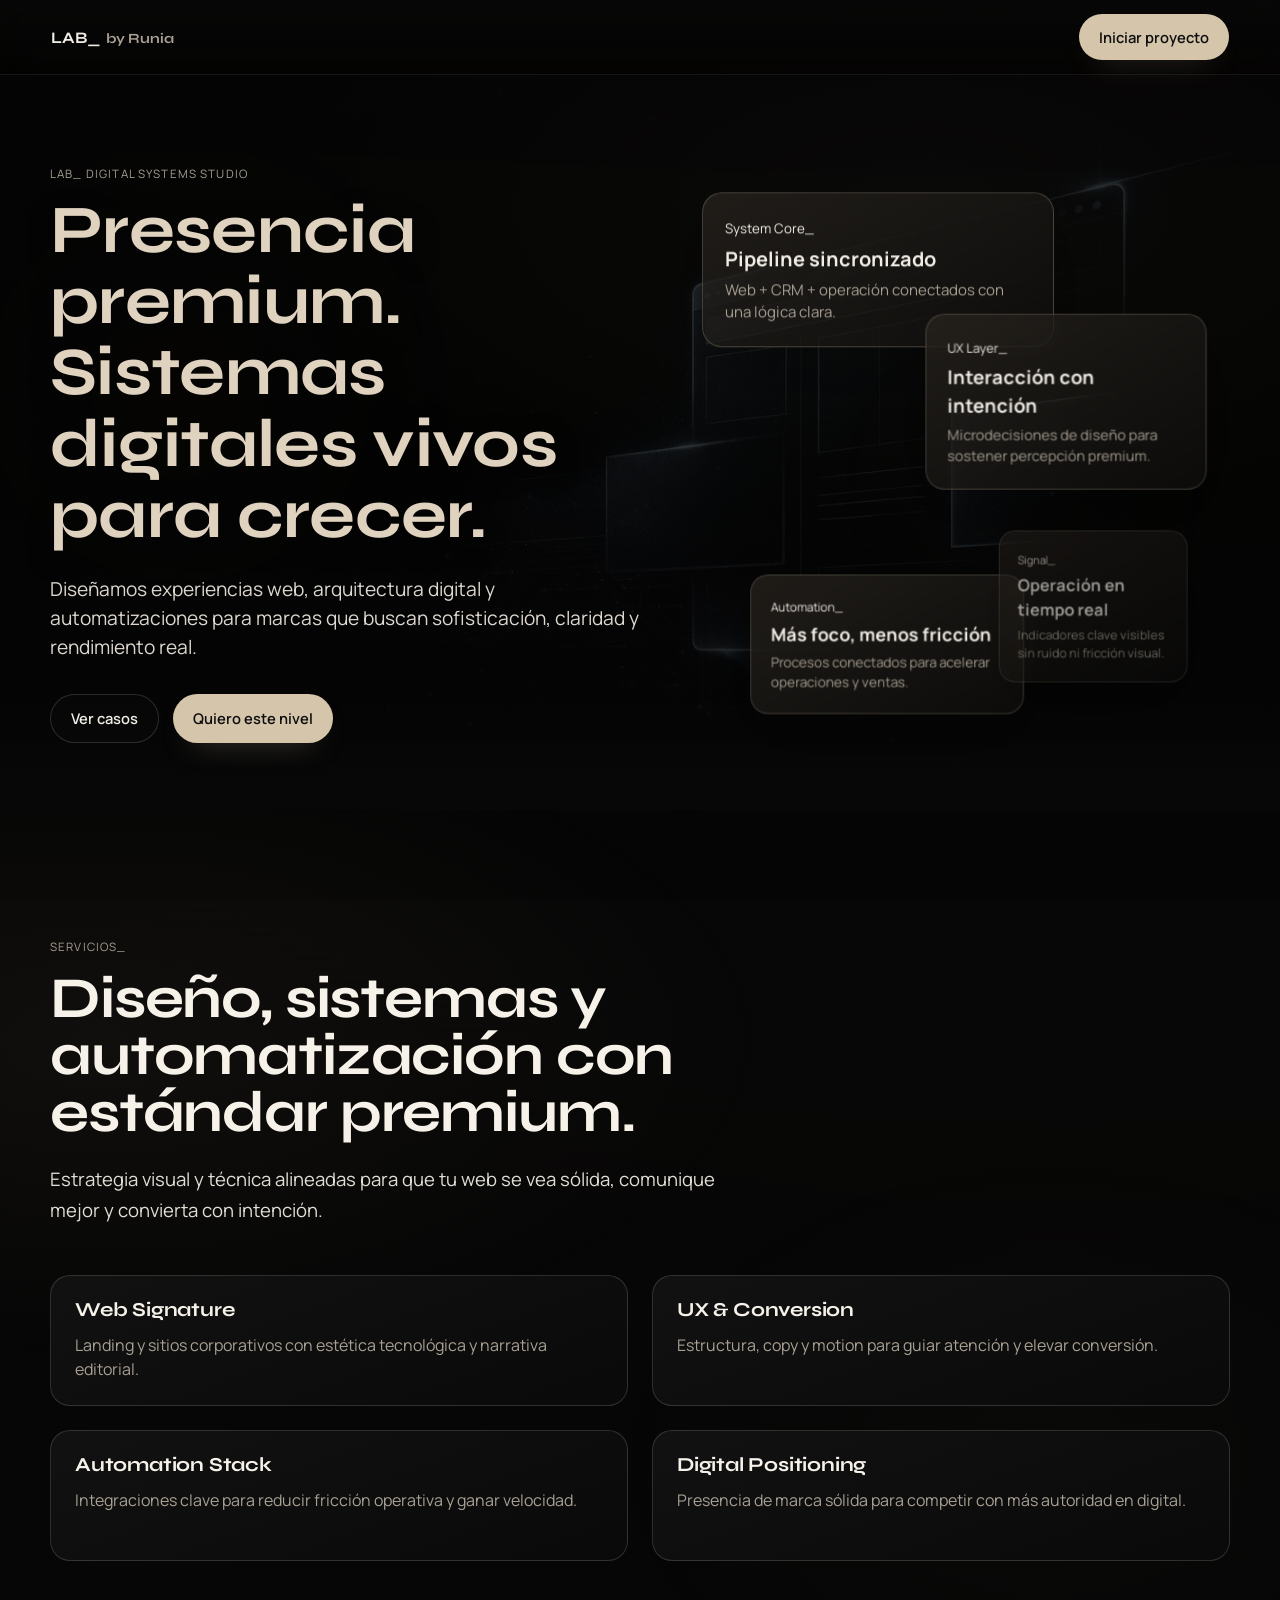
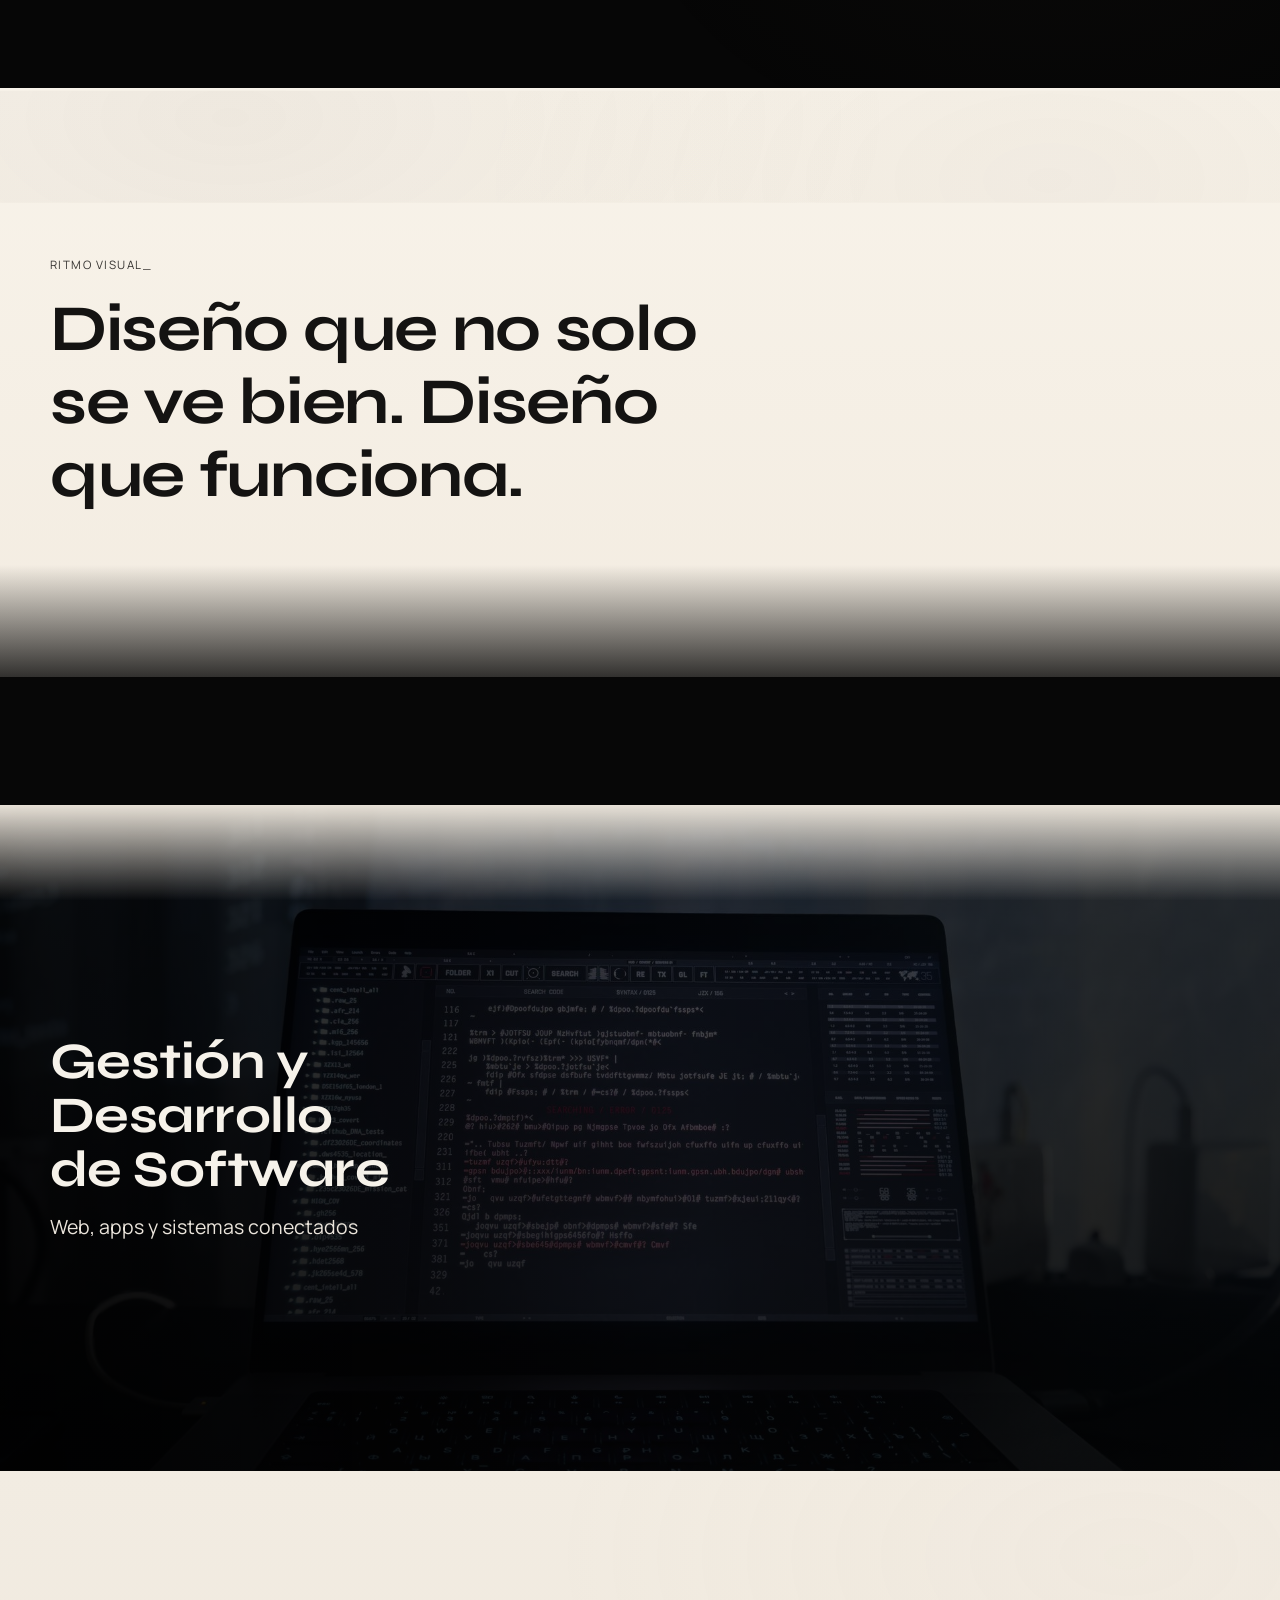
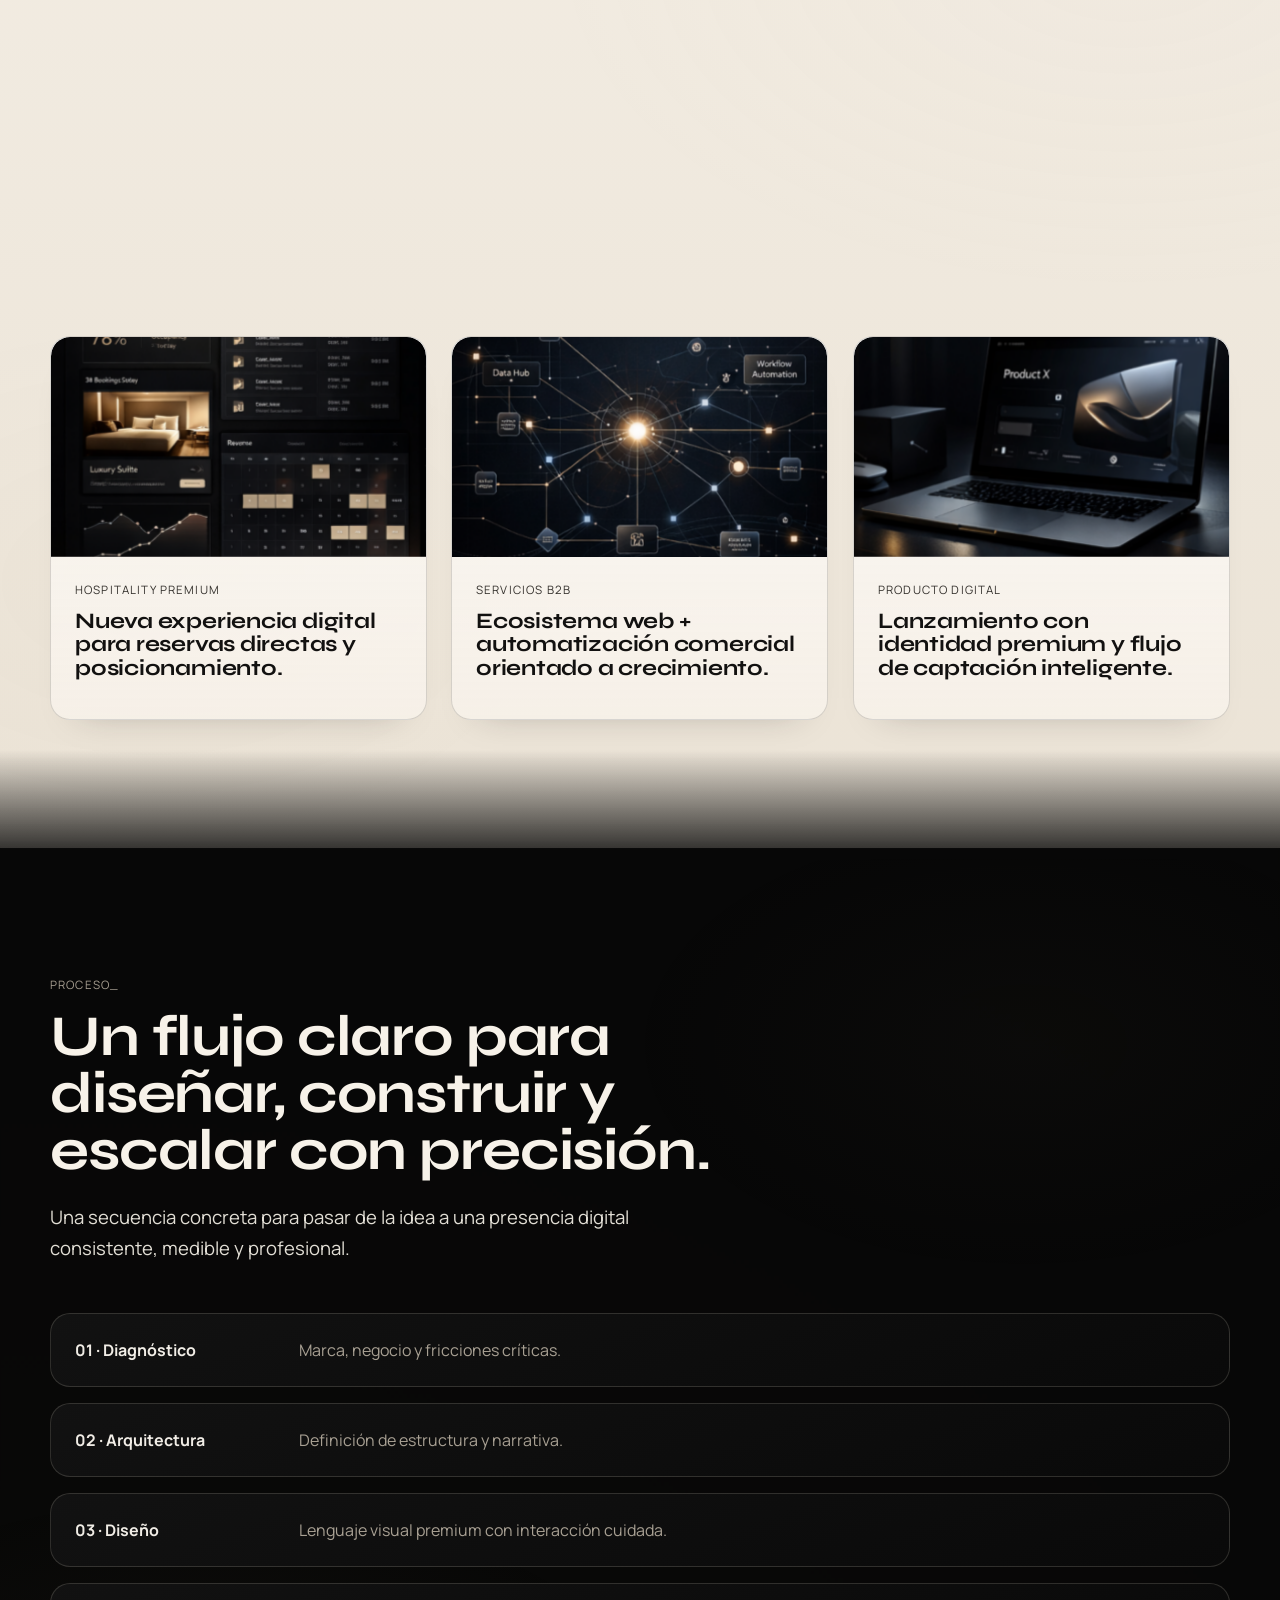
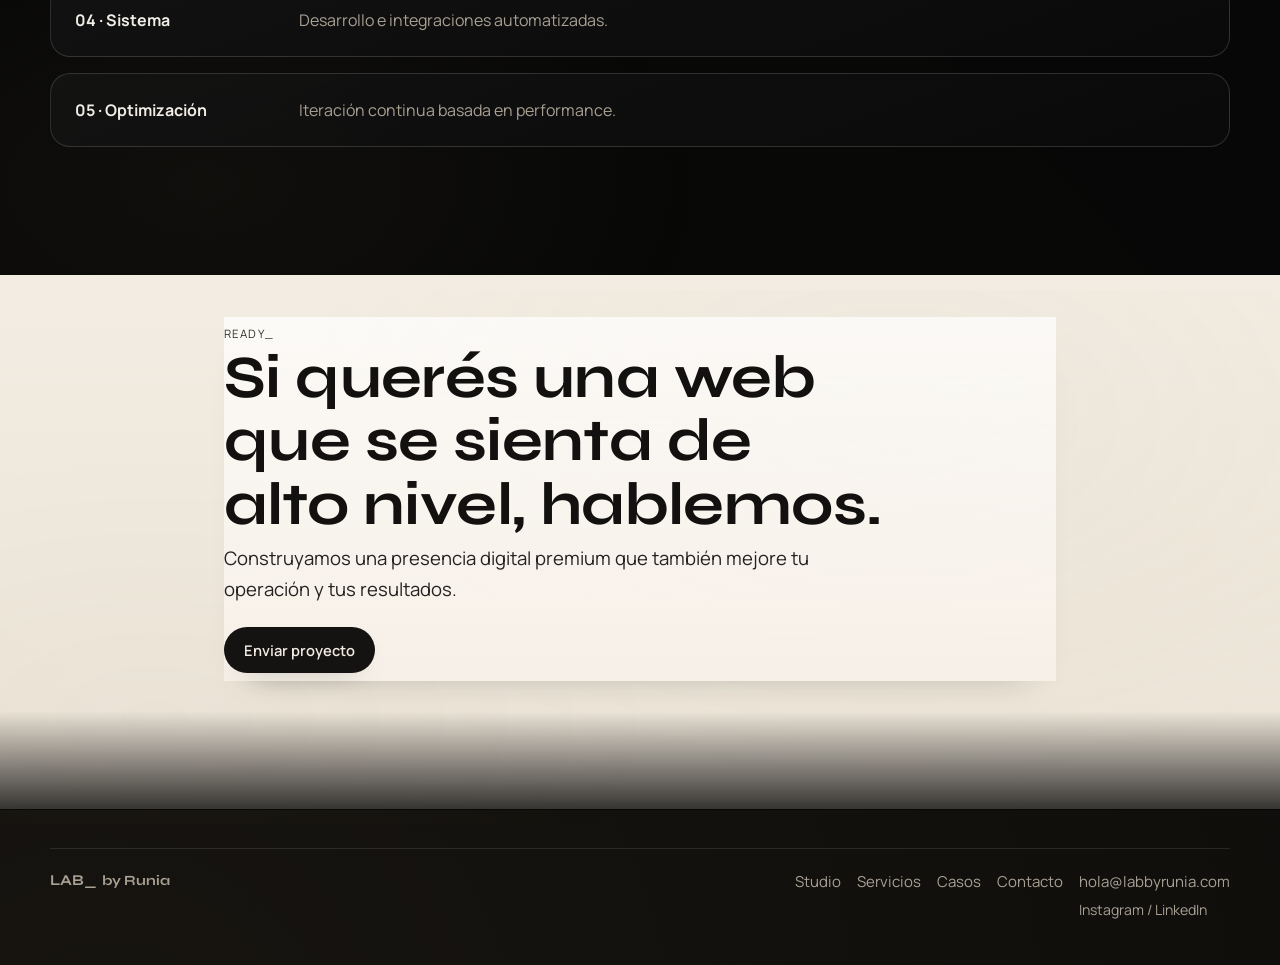
==== commit ea87e4c0: "Revert "Integrate LetterGlitch hero background effect"" ====
--- a/index.html
+++ b/index.html
@@ -23,7 +23,6 @@
       rel="stylesheet"
     />
     <link rel="stylesheet" href="styles.css" />
-    <link rel="stylesheet" href="letter-glitch.css" />
   </head>
   <body>
     <noscript>
@@ -67,7 +66,6 @@
           </div>
 
           <div class="hero-visual reveal" data-reveal="right" aria-hidden="true">
-            <div id="letter-glitch-root"></div>
             <article class="float-card card-main" data-intensity="1">
               <small>System Core_</small>
               <strong>Pipeline sincronizado</strong>
@@ -242,7 +240,6 @@
       </div>
     </footer>
 
-    <script type="module" src="letter-glitch-app.js"></script>
     <script src="script.js"></script>
   </body>
 </html>
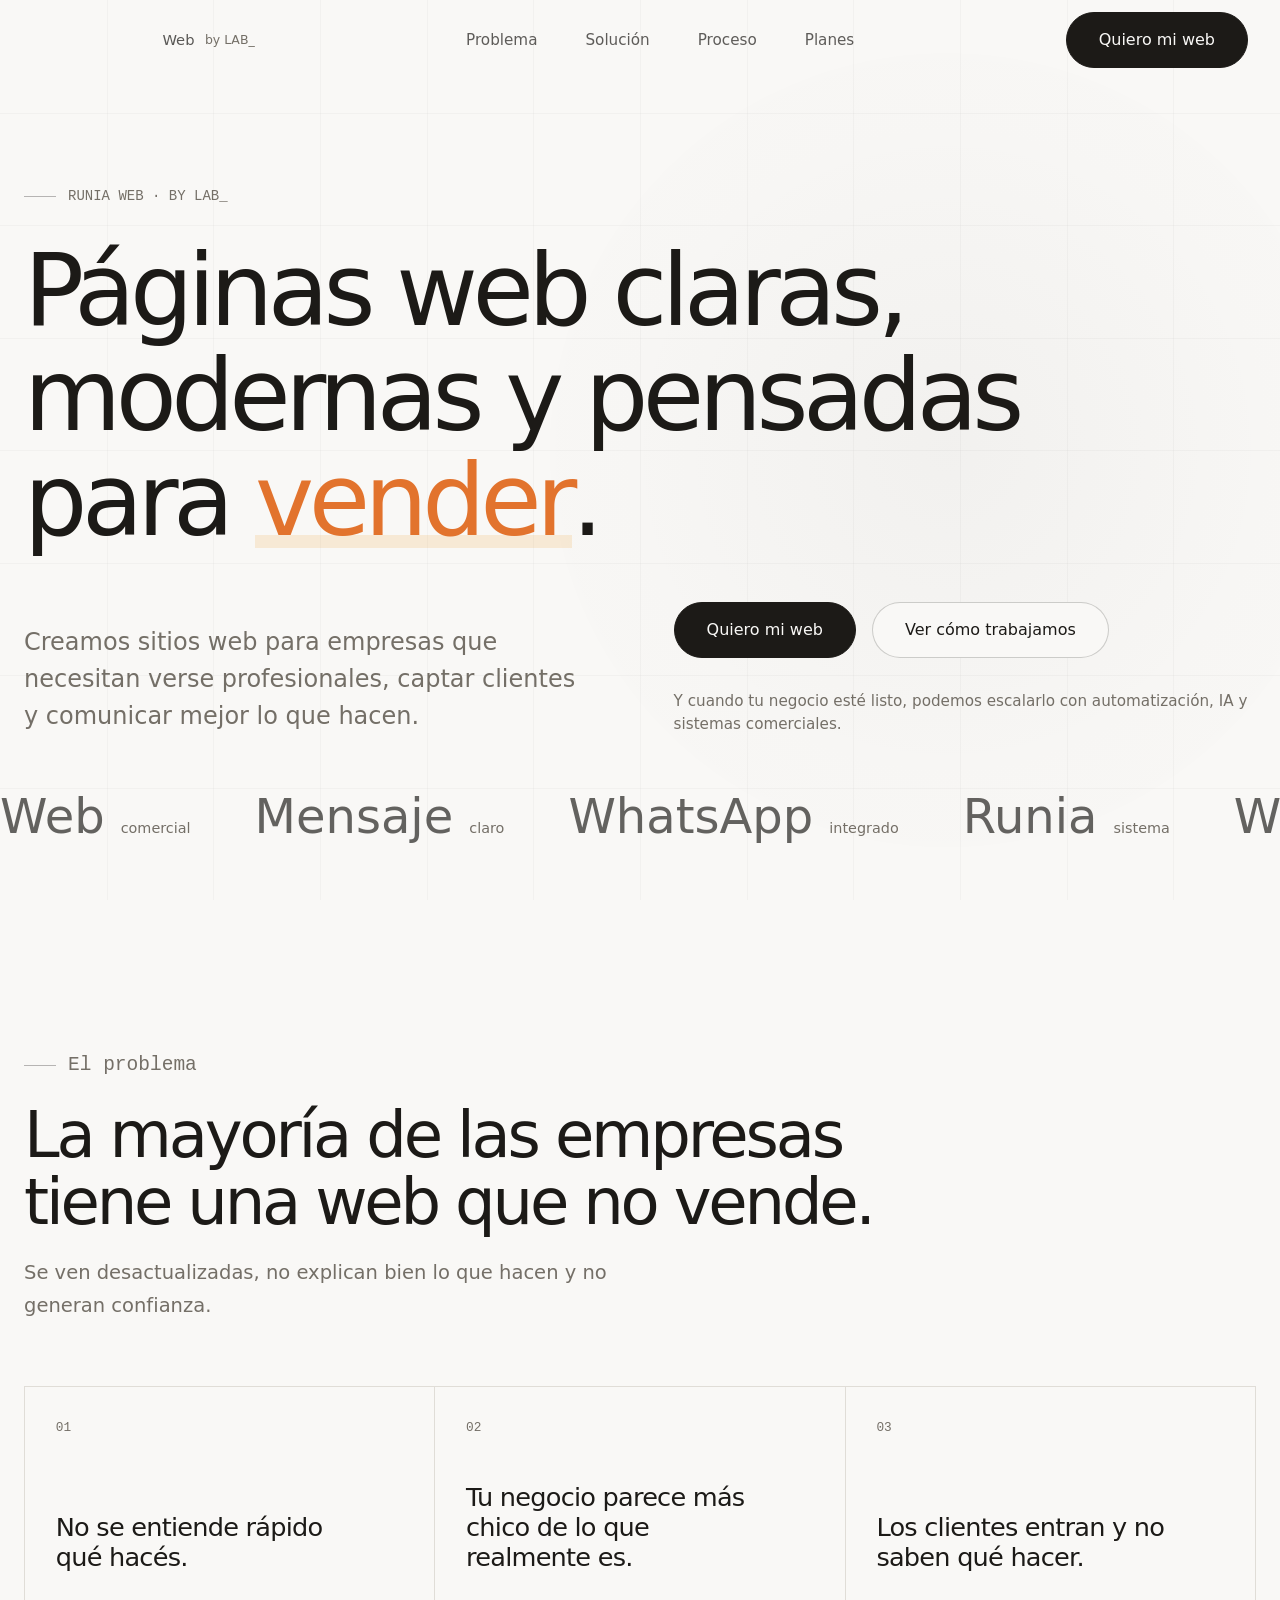
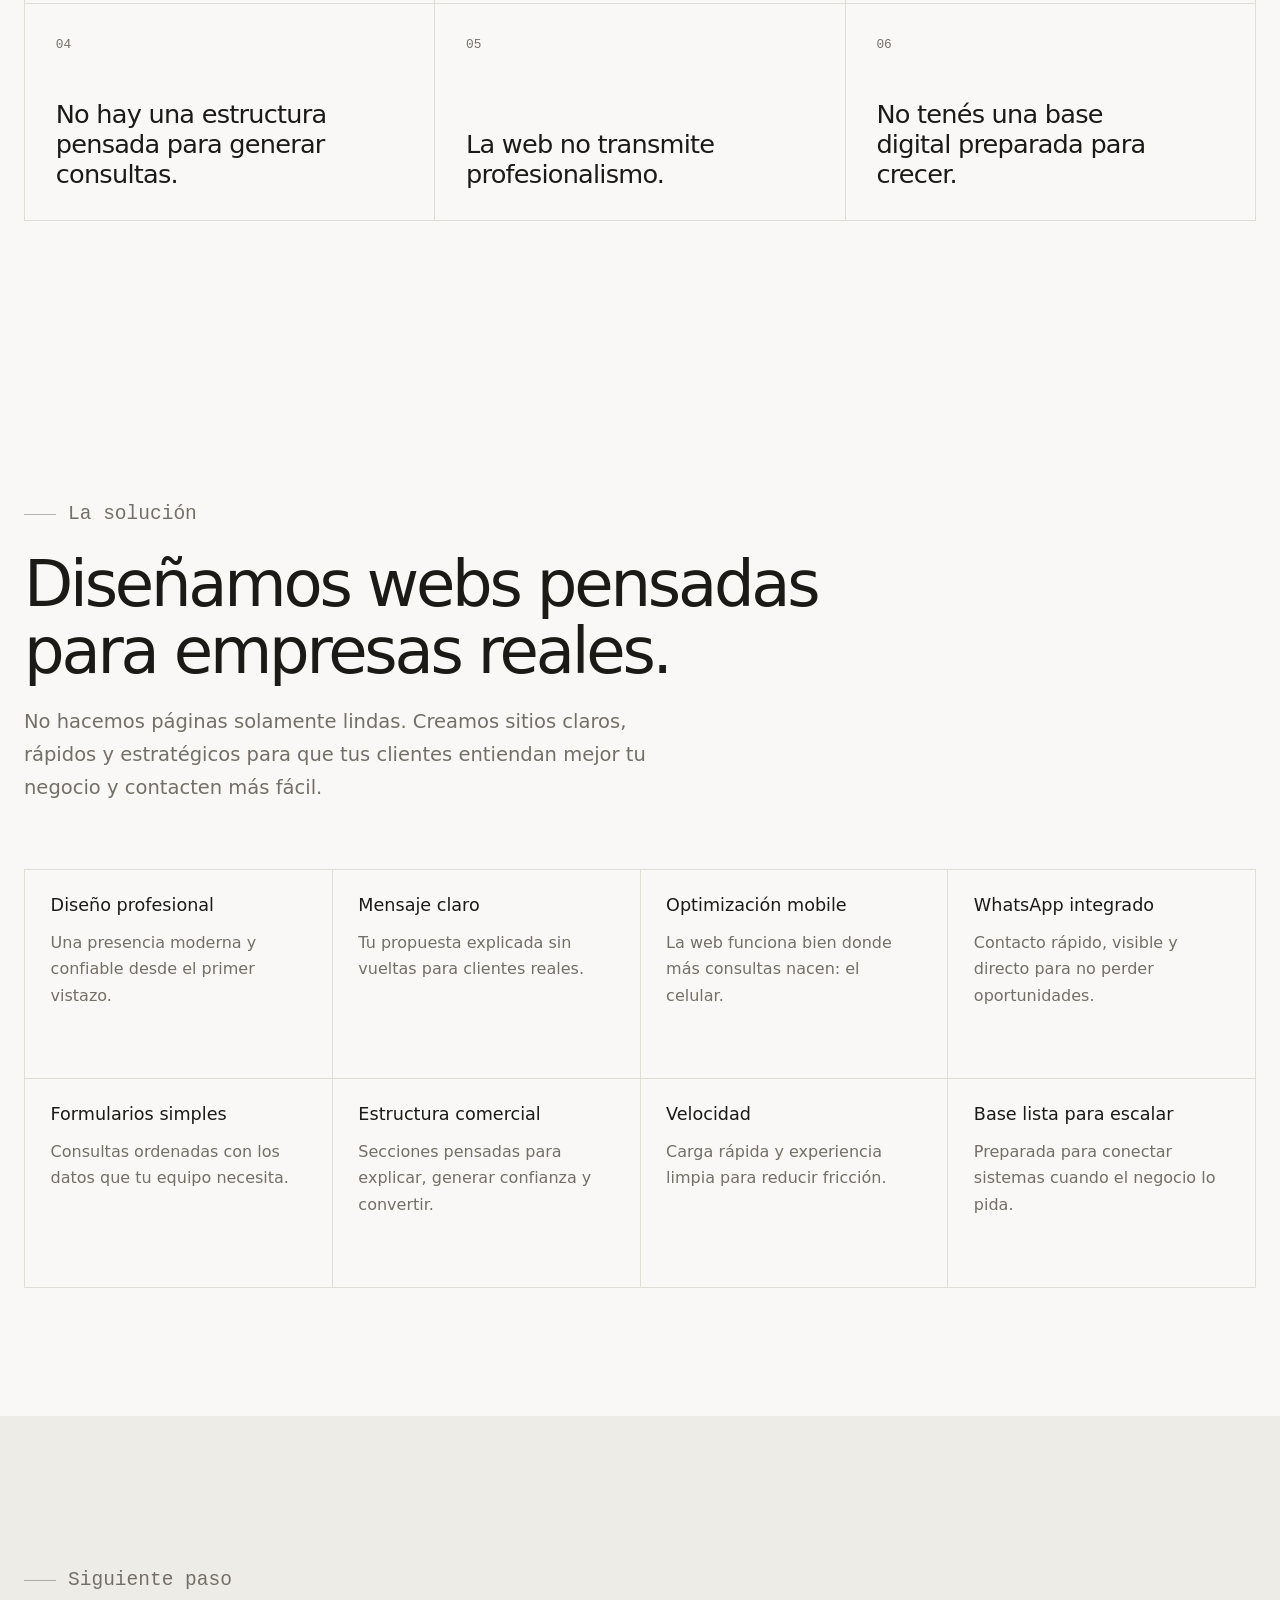
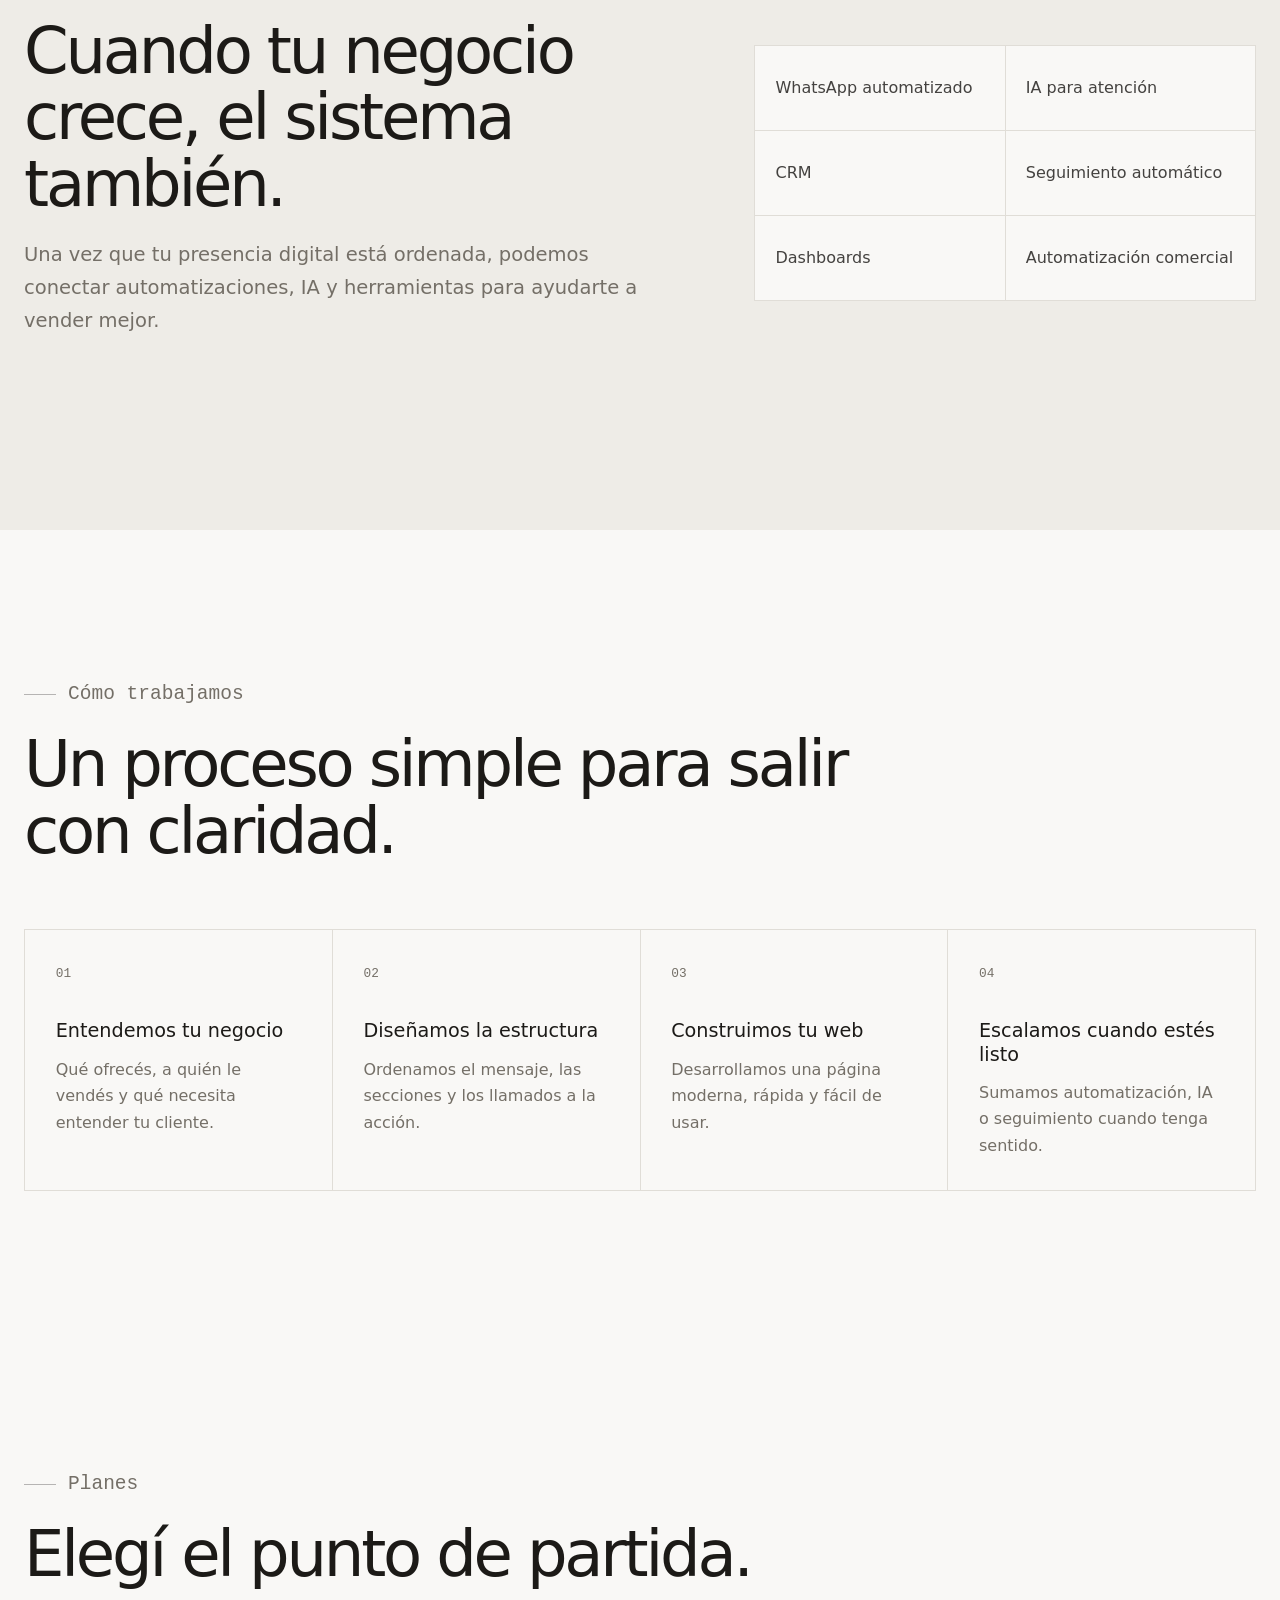
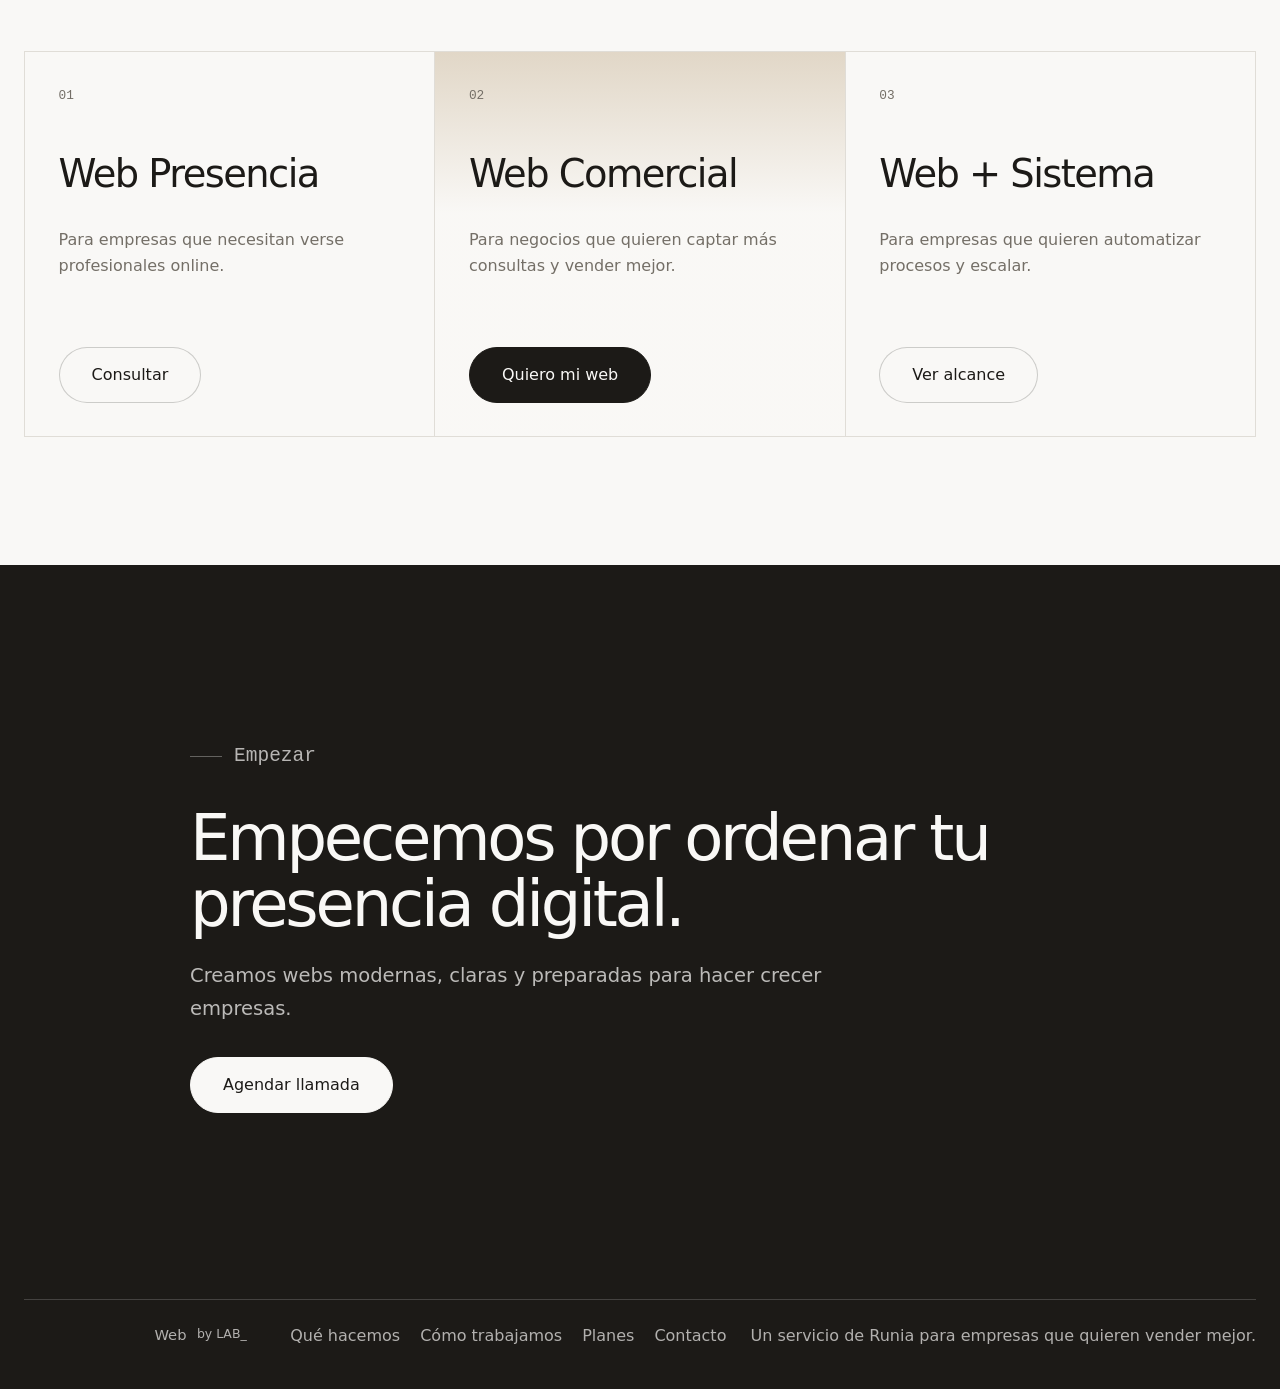
==== commit b35e187b: "RuniaWeb" ====
--- a/index.html
+++ b/index.html
@@ -2,244 +2,232 @@
 <html lang="es">
   <head>
     <meta charset="UTF-8" />
-    <meta name="viewport" content="width=device-width, initial-scale=1" />
-    <title>LAB_ by Runia — Digital Systems Studio</title>
+    <meta name="viewport" content="width=device-width, initial-scale=1, viewport-fit=cover" />
+    <title>RUNIA Web | Páginas web claras, modernas y pensadas para vender</title>
     <meta
       name="description"
-      content="LAB_ by Runia crea webs premium, automatizaciones y sistemas digitales para marcas que buscan escalar con estructura y diseño de alto nivel."
+      content="RUNIA Web crea sitios web para empresas que necesitan verse profesionales, captar clientes y comunicar mejor lo que hacen."
     />
-    <meta property="og:title" content="LAB_ by Runia" />
+    <meta property="og:title" content="RUNIA Web by LAB_" />
     <meta
       property="og:description"
-      content="Experiencias digitales premium con estética editorial, interacción sutil y enfoque en resultados de negocio."
+      content="Páginas web comerciales, modernas y preparadas para escalar con automatización, IA y sistemas comerciales."
     />
     <meta property="og:type" content="website" />
-    <meta name="theme-color" content="#080808" />
-    <link rel="icon" type="image/png" href="assets/favicon/favicon.png" />
-    <link rel="preconnect" href="https://fonts.googleapis.com" />
-    <link rel="preconnect" href="https://fonts.gstatic.com" crossorigin />
-    <link
-      href="https://fonts.googleapis.com/css2?family=Manrope:wght@400;500;600;700&family=Syne:wght@500;600;700&display=swap"
-      rel="stylesheet"
-    />
-    <link rel="stylesheet" href="styles.css" />
+    <meta name="theme-color" content="#101316" />
+    <link rel="icon" type="image/png" href="https://www.runia.ar/images/logo-runia-ico.png" />
+    <link rel="preconnect" href="https://www.runia.ar" crossorigin />
+    <link rel="stylesheet" href="runia-web.css" />
   </head>
   <body>
-    <noscript>
-      <style>
-        .reveal {
-          opacity: 1 !important;
-          transform: none !important;
-          filter: none !important;
-        }
-      </style>
-    </noscript>
-
-    <div class="site-atmosphere" aria-hidden="true"><span></span><span></span><span></span></div>
-    <div class="hero-scroll-bg" aria-hidden="true"></div>
-    <div class="global-particle-field" aria-hidden="true"></div>
-
-    <header class="navbar" id="top">
-      <nav class="container nav-wrap" aria-label="Principal">
-        <a href="#top" class="brand" aria-label="LAB by Runia">LAB_<span>by Runia</span></a>
-        <a href="formulario.html" class="btn btn-solid magnetic">Iniciar proyecto</a>
+    <header class="site-header">
+      <nav class="container nav" aria-label="Principal">
+        <a class="brand" href="#top" aria-label="RUNIA Web">
+          <img src="https://www.runia.ar/images/runialogo.png" alt="" />
+          <span>Web</span>
+          <small>by LAB_</small>
+        </a>
+        <div class="nav-links" aria-label="Secciones">
+          <a href="#problema">Problema</a>
+          <a href="#solucion">Solución</a>
+          <a href="#proceso">Proceso</a>
+          <a href="#planes">Planes</a>
+        </div>
+        <a class="button button-primary nav-cta" href="formulario.html">Quiero mi web</a>
       </nav>
     </header>
 
-    <main>
-      <section class="hero" id="studio">
-        <div class="container hero-grid">
-          <div class="hero-copy">
-            <p class="eyebrow reveal" data-reveal="soft">LAB_ DIGITAL SYSTEMS STUDIO</p>
-            <h1 class="reveal motion-title hero-highlight" data-reveal="rise">
-              Presencia premium.
-              <span>Sistemas digitales vivos para crecer.</span>
-            </h1>
-            <p class="lead reveal" data-reveal="soft">
-              Diseñamos experiencias web, arquitectura digital y automatizaciones para marcas que buscan sofisticación,
-              claridad y rendimiento real.
+    <main id="top">
+      <section class="hero">
+        <div class="hero-grid" aria-hidden="true">
+          <span class="h" style="top:12.5%"></span>
+          <span class="h" style="top:25%"></span>
+          <span class="h" style="top:37.5%"></span>
+          <span class="h" style="top:50%"></span>
+          <span class="h" style="top:62.5%"></span>
+          <span class="h" style="top:75%"></span>
+          <span class="h" style="top:87.5%"></span>
+          <span class="v" style="left:8.33%"></span>
+          <span class="v" style="left:16.66%"></span>
+          <span class="v" style="left:25%"></span>
+          <span class="v" style="left:33.33%"></span>
+          <span class="v" style="left:41.66%"></span>
+          <span class="v" style="left:50%"></span>
+          <span class="v" style="left:58.33%"></span>
+          <span class="v" style="left:66.66%"></span>
+          <span class="v" style="left:75%"></span>
+          <span class="v" style="left:83.33%"></span>
+          <span class="v" style="left:91.66%"></span>
+        </div>
+        <div class="container hero-inner">
+          <p class="eyebrow">RUNIA WEB · BY LAB_</p>
+          <h1>
+            <span>Páginas web claras,</span>
+            <span>modernas y pensadas</span>
+            <span>para <span class="orange-word">vender</span>.</span>
+          </h1>
+          <div class="hero-bottom">
+            <p class="hero-copy">
+              Creamos sitios web para empresas que necesitan verse profesionales, captar clientes y comunicar mejor lo que hacen.
             </p>
-            <div class="hero-actions reveal" data-reveal="soft">
-              <a href="#work" class="btn btn-ghost">Ver casos</a>
-              <a href="formulario.html" class="btn btn-solid">Quiero este nivel</a>
-            </div>
-          </div>
-
-          <div class="hero-visual reveal" data-reveal="right" aria-hidden="true">
-            <article class="float-card card-main" data-intensity="1">
-              <small>System Core_</small>
-              <strong>Pipeline sincronizado</strong>
-              <p>Web + CRM + operación conectados con una lógica clara.</p>
+            <div>
+              <div class="hero-actions">
+                <a class="button button-primary" href="formulario.html">Quiero mi web</a>
+                <a class="button button-secondary" href="#proceso">Ver cómo trabajamos</a>
+              </div>
+              <p class="hero-note">Y cuando tu negocio esté listo, podemos escalarlo con automatización, IA y sistemas comerciales.</p>
+            </div>
+          </div>
+        </div>
+        <div class="ticker" aria-hidden="true">
+          <div class="ticker-track">
+            <div class="ticker-group">
+              <div class="ticker-item"><strong>Web</strong><span>comercial</span></div>
+              <div class="ticker-item"><strong>Mensaje</strong><span>claro</span></div>
+              <div class="ticker-item"><strong>WhatsApp</strong><span>integrado</span></div>
+              <div class="ticker-item"><strong>Runia</strong><span>sistema</span></div>
+            </div>
+            <div class="ticker-group">
+              <div class="ticker-item"><strong>Web</strong><span>comercial</span></div>
+              <div class="ticker-item"><strong>Mensaje</strong><span>claro</span></div>
+              <div class="ticker-item"><strong>WhatsApp</strong><span>integrado</span></div>
+              <div class="ticker-item"><strong>Runia</strong><span>sistema</span></div>
+            </div>
+            <div class="ticker-group">
+              <div class="ticker-item"><strong>Web</strong><span>comercial</span></div>
+              <div class="ticker-item"><strong>Mensaje</strong><span>claro</span></div>
+              <div class="ticker-item"><strong>WhatsApp</strong><span>integrado</span></div>
+              <div class="ticker-item"><strong>Runia</strong><span>sistema</span></div>
+            </div>
+          </div>
+        </div>
+      </section>
+
+      <section class="section" id="problema">
+        <div class="container">
+          <div class="section-heading">
+            <p class="eyebrow">El problema</p>
+            <h2>La mayoría de las empresas tiene una web que no vende.</h2>
+            <p>Se ven desactualizadas, no explican bien lo que hacen y no generan confianza.</p>
+          </div>
+          <div class="card-grid three">
+            <article class="card"><span>01</span><h3>No se entiende rápido qué hacés.</h3></article>
+            <article class="card"><span>02</span><h3>Tu negocio parece más chico de lo que realmente es.</h3></article>
+            <article class="card"><span>03</span><h3>Los clientes entran y no saben qué hacer.</h3></article>
+            <article class="card"><span>04</span><h3>No hay una estructura pensada para generar consultas.</h3></article>
+            <article class="card"><span>05</span><h3>La web no transmite profesionalismo.</h3></article>
+            <article class="card"><span>06</span><h3>No tenés una base digital preparada para crecer.</h3></article>
+          </div>
+        </div>
+      </section>
+
+      <section class="section" id="solucion">
+        <div class="container">
+          <div class="section-heading">
+            <p class="eyebrow">La solución</p>
+            <h2>Diseñamos webs pensadas para empresas reales.</h2>
+            <p>No hacemos páginas solamente lindas. Creamos sitios claros, rápidos y estratégicos para que tus clientes entiendan mejor tu negocio y contacten más fácil.</p>
+          </div>
+          <div class="card-grid four">
+            <article class="feature"><h3>Diseño profesional</h3><p>Una presencia moderna y confiable desde el primer vistazo.</p></article>
+            <article class="feature"><h3>Mensaje claro</h3><p>Tu propuesta explicada sin vueltas para clientes reales.</p></article>
+            <article class="feature"><h3>Optimización mobile</h3><p>La web funciona bien donde más consultas nacen: el celular.</p></article>
+            <article class="feature"><h3>WhatsApp integrado</h3><p>Contacto rápido, visible y directo para no perder oportunidades.</p></article>
+            <article class="feature"><h3>Formularios simples</h3><p>Consultas ordenadas con los datos que tu equipo necesita.</p></article>
+            <article class="feature"><h3>Estructura comercial</h3><p>Secciones pensadas para explicar, generar confianza y convertir.</p></article>
+            <article class="feature"><h3>Velocidad</h3><p>Carga rápida y experiencia limpia para reducir fricción.</p></article>
+            <article class="feature"><h3>Base lista para escalar</h3><p>Preparada para conectar sistemas cuando el negocio lo pida.</p></article>
+          </div>
+        </div>
+      </section>
+
+      <section class="section next-step" id="runia">
+        <div class="container split">
+          <div class="section-heading compact">
+            <p class="eyebrow">Siguiente paso</p>
+            <h2>Cuando tu negocio crece, el sistema también.</h2>
+            <p>Una vez que tu presencia digital está ordenada, podemos conectar automatizaciones, IA y herramientas para ayudarte a vender mejor.</p>
+          </div>
+          <div class="system-grid">
+            <span>WhatsApp automatizado</span>
+            <span>IA para atención</span>
+            <span>CRM</span>
+            <span>Seguimiento automático</span>
+            <span>Dashboards</span>
+            <span>Automatización comercial</span>
+          </div>
+        </div>
+      </section>
+
+      <section class="section" id="proceso">
+        <div class="container">
+          <div class="section-heading">
+            <p class="eyebrow">Cómo trabajamos</p>
+            <h2>Un proceso simple para salir con claridad.</h2>
+          </div>
+          <ol class="process-grid">
+            <li><span>01</span><strong>Entendemos tu negocio</strong><p>Qué ofrecés, a quién le vendés y qué necesita entender tu cliente.</p></li>
+            <li><span>02</span><strong>Diseñamos la estructura</strong><p>Ordenamos el mensaje, las secciones y los llamados a la acción.</p></li>
+            <li><span>03</span><strong>Construimos tu web</strong><p>Desarrollamos una página moderna, rápida y fácil de usar.</p></li>
+            <li><span>04</span><strong>Escalamos cuando estés listo</strong><p>Sumamos automatización, IA o seguimiento cuando tenga sentido.</p></li>
+          </ol>
+        </div>
+      </section>
+
+      <section class="section" id="planes">
+        <div class="container">
+          <div class="section-heading">
+            <p class="eyebrow">Planes</p>
+            <h2>Elegí el punto de partida.</h2>
+          </div>
+          <div class="plans-grid">
+            <article class="plan">
+              <span>01</span>
+              <h3>Web Presencia</h3>
+              <p>Para empresas que necesitan verse profesionales online.</p>
+              <a class="button button-secondary" href="formulario.html">Consultar</a>
             </article>
-            <article class="float-card card-mid" data-intensity="0.72">
-              <small>UX Layer_</small>
-              <strong>Interacción con intención</strong>
-              <p>Microdecisiones de diseño para sostener percepción premium.</p>
+            <article class="plan featured">
+              <span>02</span>
+              <h3>Web Comercial</h3>
+              <p>Para negocios que quieren captar más consultas y vender mejor.</p>
+              <a class="button button-primary" href="formulario.html">Quiero mi web</a>
             </article>
-            <article class="float-card card-back" data-intensity="0.52">
-              <small>Automation_</small>
-              <strong>Más foco, menos fricción</strong>
-              <p>Procesos conectados para acelerar operaciones y ventas.</p>
+            <article class="plan">
+              <span>03</span>
+              <h3>Web + Sistema</h3>
+              <p>Para empresas que quieren automatizar procesos y escalar.</p>
+              <a class="button button-secondary" href="formulario.html">Ver alcance</a>
             </article>
-            <article class="float-card card-edge" data-intensity="0.45">
-              <small>Signal_</small>
-              <strong>Operación en tiempo real</strong>
-              <p>Indicadores clave visibles sin ruido ni fricción visual.</p>
-            </article>
-          </div>
-        </div>
-      </section>
-
-      <section class="section" id="services">
-        <div class="container">
-          <div class="section-head reveal" data-reveal="soft">
-            <p class="section-tag">Servicios_</p>
-            <h2 class="motion-title section-highlight">Diseño, sistemas y automatización con estándar premium.</h2>
-            <p class="section-intro">Estrategia visual y técnica alineadas para que tu web se vea sólida, comunique mejor y convierta con intención.</p>
-          </div>
-          <div class="services-grid">
-            <article class="service-card interactive-surface reveal tilt" data-reveal="rise">
-              <h3>Web Signature</h3>
-              <p>Landing y sitios corporativos con estética tecnológica y narrativa editorial.</p>
-            </article>
-            <article class="service-card interactive-surface reveal tilt" data-reveal="rise">
-              <h3>UX & Conversion</h3>
-              <p>Estructura, copy y motion para guiar atención y elevar conversión.</p>
-            </article>
-            <article class="service-card interactive-surface reveal tilt" data-reveal="rise">
-              <h3>Automation Stack</h3>
-              <p>Integraciones clave para reducir fricción operativa y ganar velocidad.</p>
-            </article>
-            <article class="service-card interactive-surface reveal tilt" data-reveal="rise">
-              <h3>Digital Positioning</h3>
-              <p>Presencia de marca sólida para competir con más autoridad en digital.</p>
-            </article>
-          </div>
-        </div>
-      </section>
-
-      <section class="contrast-break section" id="manifesto" aria-label="Manifiesto de diseño">
-        <div class="container">
-          <p class="contrast-tag reveal" data-reveal="soft">Ritmo visual_</p>
-          <h2 class="contrast-claim reveal motion-title" data-reveal="rise">
-            Diseño que no solo se ve bien.
-            <span>Diseño que funciona.</span>
-          </h2>
-        </div>
-      </section>
-
-      <section class="showcase" aria-label="Showcase LAB_">
-        <div class="showcase-slider" data-showcase-slider>
-          <article
-            class="showcase-slide is-active"
-            data-showcase-slide
-            style="--showcase-image: url('./assets/showcase/software.jpg')"
-          >
-            <div class="showcase-content">
-              <h2>Gestión y Desarrollo de Software</h2>
-              <p>Web, apps y sistemas conectados</p>
-            </div>
-          </article>
-          <article
-            class="showcase-slide"
-            data-showcase-slide
-            style="--showcase-image: url('./assets/showcase/branding.jpg')"
-          >
-            <div class="showcase-content">
-              <h2>Diseño y Estrategia</h2>
-              <p>Branding y experiencia digital premium</p>
-            </div>
-          </article>
-          <article
-            class="showcase-slide"
-            data-showcase-slide
-            style="--showcase-image: url('./assets/showcase/system.jpg')"
-          >
-            <div class="showcase-content">
-              <h2>Sistemas que escalan</h2>
-              <p>Automatización y operación inteligente</p>
-            </div>
-          </article>
-        </div>
-      </section>
-
-
-      <section class="section" id="work">
-        <div class="container">
-          <div class="section-head reveal" data-reveal="soft">
-            <p class="section-tag">Casos_</p>
-            <h2 class="motion-title subtle-highlight">Proyectos con dirección visual fuerte y foco en resultado.</h2>
-            <p class="section-intro">Cada implementación combina diseño editorial, claridad comercial y sistemas que sostienen el crecimiento.</p>
-          </div>
-          <div class="project-grid">
-            <article class="project interactive-surface reveal tilt" data-reveal="left">
-              <div class="project-media"><img src="./assets/servicios/image_1.png" alt="Caso Hospitality Premium" loading="lazy" decoding="async" /></div>
-              <div class="project-body">
-                <p class="meta">Hospitality Premium</p>
-                <h3>Nueva experiencia digital para reservas directas y posicionamiento.</h3>
-              </div>
-            </article>
-            <article class="project interactive-surface reveal tilt" data-reveal="rise">
-              <div class="project-media"><img src="./assets/servicios/image_2.png" alt="Caso Servicios B2B" loading="lazy" decoding="async" /></div>
-              <div class="project-body">
-                <p class="meta">Servicios B2B</p>
-                <h3>Ecosistema web + automatización comercial orientado a crecimiento.</h3>
-              </div>
-            </article>
-            <article class="project interactive-surface reveal tilt" data-reveal="right">
-              <div class="project-media"><img src="./assets/servicios/image_3.png" alt="Caso Producto Digital" loading="lazy" decoding="async" /></div>
-              <div class="project-body">
-                <p class="meta">Producto Digital</p>
-                <h3>Lanzamiento con identidad premium y flujo de <span class="subtle-highlight">captación inteligente</span>.</h3>
-              </div>
-            </article>
-          </div>
-        </div>
-      </section>
-
-      <section class="section" id="process">
-        <div class="container">
-          <div class="section-head reveal" data-reveal="soft">
-            <p class="section-tag">Proceso_</p>
-            <h2 class="motion-title subtle-highlight">Un flujo claro para diseñar, construir y escalar con precisión.</h2>
-            <p class="section-intro">Una secuencia concreta para pasar de la idea a una presencia digital consistente, medible y profesional.</p>
-          </div>
-          <ol class="process-list">
-            <li class="reveal interactive-surface" data-reveal="left"><strong>01 · Diagnóstico</strong><span>Marca, negocio y fricciones críticas.</span></li>
-            <li class="reveal interactive-surface" data-reveal="rise"><strong>02 · Arquitectura</strong><span>Definición de estructura y narrativa.</span></li>
-            <li class="reveal interactive-surface" data-reveal="rise"><strong>03 · Diseño</strong><span>Lenguaje visual premium con interacción cuidada.</span></li>
-            <li class="reveal interactive-surface" data-reveal="rise"><strong>04 · Sistema</strong><span>Desarrollo e integraciones automatizadas.</span></li>
-            <li class="reveal interactive-surface" data-reveal="right"><strong>05 · Optimización</strong><span>Iteración continua basada en performance.</span></li>
-          </ol>
-        </div>
-      </section>
-
-      <section class="section cta" id="contact">
-        <div class="container cta-inner reveal" data-reveal="rise">
-          <p class="section-tag">Ready_</p>
-          <h2 class="motion-title subtle-highlight">Si querés una web que se sienta de alto nivel, hablemos.</h2>
-          <p class="section-intro">Construyamos una presencia digital premium que también mejore tu operación y tus resultados.</p>
-          <a href="formulario.html" class="btn btn-solid">Enviar proyecto</a>
+          </div>
+        </div>
+      </section>
+
+      <section class="cta" id="contacto">
+        <div class="container cta-inner">
+          <p class="eyebrow">Empezar</p>
+          <h2>Empecemos por ordenar tu presencia digital.</h2>
+          <p>Creamos webs modernas, claras y preparadas para hacer crecer empresas.</p>
+          <a class="button button-primary" href="formulario.html">Agendar llamada</a>
         </div>
       </section>
     </main>
 
     <footer class="footer">
-      <div class="container footer-wrap">
-        <a href="#top" class="brand">LAB_<span>by Runia</span></a>
-        <ul>
-          <li><a href="#studio">Studio</a></li>
-          <li><a href="#services">Servicios</a></li>
-          <li><a href="#work">Casos</a></li>
-          <li><a href="#contact">Contacto</a></li>
-        </ul>
-        <div>
-          <a href="mailto:hola@labbyrunia.com">hola@labbyrunia.com</a>
-          <p>Instagram / LinkedIn</p>
-        </div>
+      <div class="container footer-inner">
+        <a class="brand" href="#top" aria-label="RUNIA Web">
+          <img src="https://www.runia.ar/images/runialogo.png" alt="" />
+          <span>Web</span>
+          <small>by LAB_</small>
+        </a>
+        <div class="footer-links">
+          <a href="#solucion">Qué hacemos</a>
+          <a href="#proceso">Cómo trabajamos</a>
+          <a href="#planes">Planes</a>
+          <a href="#contacto">Contacto</a>
+        </div>
+        <p>Un servicio de Runia para empresas que quieren vender mejor.</p>
       </div>
     </footer>
-
-    <script src="script.js"></script>
   </body>
 </html>
--- a/runia-web.css
+++ b/runia-web.css
@@ -0,0 +1,681 @@
+@font-face {
+  font-family: "Instrument Sans";
+  font-style: normal;
+  font-weight: 400 700;
+  font-stretch: 100%;
+  font-display: swap;
+  src: url("https://www.runia.ar/_next/static/media/26d0ba92e140f0dc-s.p.woff2") format("woff2");
+}
+
+@font-face {
+  font-family: "JetBrains Mono";
+  font-style: normal;
+  font-weight: 100 800;
+  font-display: swap;
+  src: url("https://www.runia.ar/_next/static/media/bb3ef058b751a6ad-s.p.woff2") format("woff2");
+}
+
+:root {
+  --background: 40 23% 97%;
+  --foreground: 40 8% 10%;
+  --muted: 43 17% 92%;
+  --muted-foreground: 36 6% 43%;
+  --border: 43 13% 86%;
+  --orange: #ed9a26;
+  --orange-dark: #e2732d;
+  --radius: 0.25rem;
+  --container: 1400px;
+}
+
+*,
+*::before,
+*::after {
+  box-sizing: border-box;
+}
+
+html {
+  scroll-behavior: smooth;
+  background: hsl(var(--background));
+}
+
+body {
+  margin: 0;
+  min-height: 100vh;
+  overflow-x: hidden;
+  background: hsl(var(--background));
+  color: hsl(var(--foreground));
+  font-family: "Instrument Sans", system-ui, sans-serif;
+  line-height: 1.5;
+  -webkit-font-smoothing: antialiased;
+}
+
+a {
+  color: inherit;
+  text-decoration: none;
+}
+
+img {
+  display: block;
+  max-width: 100%;
+}
+
+.container {
+  width: min(100% - 3rem, var(--container));
+  margin-inline: auto;
+}
+
+.site-header {
+  position: fixed;
+  inset: 0 0 auto;
+  z-index: 50;
+  background: transparent;
+}
+
+.nav {
+  height: 5rem;
+  display: flex;
+  align-items: center;
+  justify-content: space-between;
+  gap: 2rem;
+  padding-inline: clamp(0rem, 1vw, 0.5rem);
+}
+
+.brand {
+  display: inline-flex;
+  align-items: center;
+  gap: 0.65rem;
+}
+
+.brand img {
+  width: 7.5rem;
+  height: auto;
+  filter: brightness(0);
+}
+
+.brand span {
+  color: hsl(var(--foreground) / 0.72);
+  font-size: 0.92rem;
+  font-weight: 500;
+}
+
+.brand small {
+  color: hsl(var(--muted-foreground));
+  font-size: 0.78rem;
+}
+
+.nav-links {
+  display: flex;
+  align-items: center;
+  gap: 3rem;
+}
+
+.nav-links a {
+  position: relative;
+  color: hsl(var(--foreground) / 0.7);
+  font-size: 0.95rem;
+  transition: color 300ms ease;
+}
+
+.nav-links a::after {
+  content: "";
+  position: absolute;
+  left: 0;
+  bottom: -0.25rem;
+  width: 0;
+  height: 1px;
+  background: hsl(var(--foreground));
+  transition: width 300ms ease;
+}
+
+.nav-links a:hover {
+  color: hsl(var(--foreground));
+}
+
+.nav-links a:hover::after {
+  width: 100%;
+}
+
+.button {
+  display: inline-flex;
+  align-items: center;
+  justify-content: center;
+  gap: 0.5rem;
+  height: 3.5rem;
+  padding-inline: 2rem;
+  border-radius: 999px;
+  font-size: 1rem;
+  font-weight: 500;
+  white-space: nowrap;
+  transition: background-color 250ms ease, color 250ms ease, border-color 250ms ease, transform 250ms ease;
+}
+
+.button:hover {
+  transform: translateY(-1px);
+}
+
+.button-primary {
+  border: 1px solid hsl(var(--foreground));
+  background: hsl(var(--foreground));
+  color: hsl(var(--background));
+}
+
+.button-primary:hover {
+  background: hsl(var(--foreground) / 0.9);
+}
+
+.button-secondary {
+  border: 1px solid hsl(var(--foreground) / 0.2);
+  background: hsl(var(--background));
+  color: hsl(var(--foreground));
+}
+
+.button-secondary:hover {
+  background: hsl(var(--foreground) / 0.05);
+}
+
+.hero {
+  position: relative;
+  min-height: 100svh;
+  display: flex;
+  flex-direction: column;
+  justify-content: center;
+  overflow: hidden;
+}
+
+.hero::before {
+  content: "";
+  position: absolute;
+  right: -4rem;
+  top: 50%;
+  width: min(62vw, 800px);
+  height: min(62vw, 800px);
+  border-radius: 50%;
+  transform: translateY(-50%);
+  opacity: 0.42;
+  pointer-events: none;
+  background: radial-gradient(circle at 50% 50%, hsl(var(--foreground) / 0.08) 0%, hsl(var(--foreground) / 0.02) 58%, transparent 100%);
+}
+
+.hero-grid {
+  position: absolute;
+  inset: 0;
+  overflow: hidden;
+  pointer-events: none;
+  opacity: 0.28;
+}
+
+.hero-grid span {
+  position: absolute;
+  background: hsl(var(--foreground) / 0.1);
+}
+
+.hero-grid .h {
+  left: 0;
+  right: 0;
+  height: 1px;
+}
+
+.hero-grid .v {
+  top: 0;
+  bottom: 0;
+  width: 1px;
+}
+
+.hero-inner {
+  position: relative;
+  z-index: 1;
+  padding: 8rem 0 7rem;
+}
+
+.eyebrow {
+  margin: 0 0 2rem;
+  display: inline-flex;
+  align-items: center;
+  gap: 0.75rem;
+  color: hsl(var(--muted-foreground));
+  font-family: "JetBrains Mono", monospace;
+  font-size: 0.875rem;
+}
+
+.eyebrow::before {
+  content: "";
+  width: 2rem;
+  height: 1px;
+  background: hsl(var(--foreground) / 0.3);
+}
+
+h1,
+h2,
+h3,
+p {
+  margin: 0;
+}
+
+h1 {
+  max-width: 1120px;
+  font-size: clamp(3rem, 7.8vw, 7.6rem);
+  line-height: 1.05;
+  letter-spacing: -0.055em;
+  font-weight: 500;
+}
+
+h1 span {
+  display: block;
+}
+
+.orange-word {
+  position: relative;
+  display: inline-block;
+  color: var(--orange-dark);
+}
+
+.orange-word::after {
+  content: "";
+  position: absolute;
+  left: 0;
+  right: 0;
+  bottom: 0.06em;
+  z-index: -1;
+  height: 0.13em;
+  background: rgba(237, 154, 38, 0.16);
+}
+
+.hero-bottom {
+  margin-top: 3rem;
+  display: grid;
+  grid-template-columns: minmax(0, 560px) auto;
+  gap: clamp(2rem, 7vw, 6rem);
+  align-items: end;
+}
+
+.hero-copy {
+  color: hsl(var(--muted-foreground));
+  font-size: clamp(1.25rem, 2vw, 1.5rem);
+  line-height: 1.55;
+}
+
+.hero-actions {
+  display: flex;
+  flex-wrap: wrap;
+  gap: 1rem;
+  align-items: center;
+}
+
+.hero-note {
+  max-width: 580px;
+  margin-top: 2rem;
+  color: hsl(var(--muted-foreground));
+  font-size: 0.95rem;
+}
+
+.ticker {
+  position: absolute;
+  left: 0;
+  right: 0;
+  bottom: 3rem;
+  overflow: hidden;
+  color: hsl(var(--foreground) / 0.68);
+  user-select: none;
+}
+
+.ticker-track {
+  width: max-content;
+  display: flex;
+  gap: 4rem;
+  animation: marquee 30s linear infinite;
+}
+
+.ticker-group {
+  display: flex;
+  gap: 4rem;
+}
+
+.ticker-item {
+  display: flex;
+  align-items: baseline;
+  gap: 1rem;
+}
+
+.ticker-item strong {
+  font-size: clamp(2rem, 4vw, 3rem);
+  font-weight: 500;
+}
+
+.ticker-item span {
+  color: hsl(var(--muted-foreground));
+  font-size: 0.9rem;
+}
+
+@keyframes marquee {
+  to {
+    transform: translateX(-33.333%);
+  }
+}
+
+.section {
+  padding: clamp(5rem, 10vw, 9rem) 0;
+}
+
+.section-heading {
+  max-width: 900px;
+  margin-bottom: clamp(2.5rem, 5vw, 4rem);
+}
+
+.section-heading .eyebrow {
+  margin-bottom: 1.25rem;
+}
+
+.section-heading h2,
+.cta h2 {
+  max-width: 920px;
+  font-size: clamp(2.4rem, 5vw, 5rem);
+  line-height: 1.04;
+  letter-spacing: -0.05em;
+  font-weight: 500;
+}
+
+.section-heading p,
+.cta p {
+  max-width: 660px;
+  margin-top: 1.3rem;
+  color: hsl(var(--muted-foreground));
+  font-size: clamp(1.05rem, 1.6vw, 1.22rem);
+  line-height: 1.7;
+}
+
+.card-grid,
+.plans-grid,
+.process-grid {
+  display: grid;
+  gap: 1px;
+  border: 1px solid hsl(var(--border));
+  background: hsl(var(--border));
+}
+
+.three {
+  grid-template-columns: repeat(3, minmax(0, 1fr));
+}
+
+.four {
+  grid-template-columns: repeat(4, minmax(0, 1fr));
+}
+
+.card,
+.feature,
+.plan,
+.process-grid li {
+  min-width: 0;
+  background: hsl(var(--background));
+}
+
+.card {
+  min-height: 13.5rem;
+  padding: clamp(1.25rem, 2.4vw, 2rem);
+  display: grid;
+  align-content: space-between;
+}
+
+.card span,
+.plan > span,
+.process-grid span {
+  color: hsl(var(--muted-foreground));
+  font-family: "JetBrains Mono", monospace;
+  font-size: 0.8rem;
+}
+
+.card h3 {
+  max-width: 18rem;
+  font-size: clamp(1.25rem, 2vw, 1.65rem);
+  line-height: 1.16;
+  font-weight: 500;
+  letter-spacing: -0.03em;
+}
+
+.feature {
+  min-height: 13rem;
+  padding: clamp(1.2rem, 2vw, 1.6rem);
+}
+
+.feature h3 {
+  font-size: 1.1rem;
+  line-height: 1.24;
+  font-weight: 500;
+}
+
+.feature p {
+  margin-top: 0.8rem;
+  color: hsl(var(--muted-foreground));
+  line-height: 1.65;
+}
+
+.next-step {
+  background: hsl(var(--muted));
+}
+
+.split {
+  display: grid;
+  grid-template-columns: minmax(0, 0.92fr) minmax(320px, 0.72fr);
+  gap: clamp(2rem, 7vw, 6rem);
+  align-items: center;
+}
+
+.system-grid {
+  display: grid;
+  grid-template-columns: repeat(2, minmax(0, 1fr));
+  gap: 1px;
+  border: 1px solid hsl(var(--border));
+  background: hsl(var(--border));
+}
+
+.system-grid span {
+  min-height: 5.25rem;
+  padding: 1.25rem;
+  display: flex;
+  align-items: center;
+  background: hsl(var(--background));
+  color: hsl(var(--foreground) / 0.82);
+  font-weight: 500;
+}
+
+.process-grid {
+  grid-template-columns: repeat(4, minmax(0, 1fr));
+  list-style: none;
+  margin: 0;
+  padding: 0;
+}
+
+.process-grid li {
+  min-height: 16rem;
+  padding: clamp(1.25rem, 2.4vw, 2rem);
+}
+
+.process-grid strong {
+  display: block;
+  margin-top: 2.2rem;
+  font-size: 1.2rem;
+  line-height: 1.2;
+  font-weight: 500;
+}
+
+.process-grid p {
+  margin-top: 0.9rem;
+  color: hsl(var(--muted-foreground));
+  line-height: 1.65;
+}
+
+.plans-grid {
+  grid-template-columns: repeat(3, minmax(0, 1fr));
+}
+
+.plan {
+  min-height: 24rem;
+  padding: clamp(1.35rem, 2.8vw, 2.1rem);
+  display: grid;
+}
+
+.plan h3 {
+  margin-top: 2rem;
+  font-size: clamp(1.65rem, 3vw, 2.45rem);
+  line-height: 1;
+  letter-spacing: -0.04em;
+  font-weight: 500;
+}
+
+.plan p {
+  margin-top: 1rem;
+  color: hsl(var(--muted-foreground));
+  line-height: 1.65;
+}
+
+.plan .button {
+  align-self: end;
+  width: fit-content;
+  margin-top: 2rem;
+}
+
+.plan.featured {
+  background: linear-gradient(180deg, rgba(237, 154, 38, 0.09), hsl(var(--background)) 42%);
+}
+
+.cta {
+  padding: clamp(6rem, 12vw, 10rem) 0;
+  background: hsl(var(--foreground));
+  color: hsl(var(--background));
+}
+
+.cta-inner {
+  max-width: 900px;
+}
+
+.cta .eyebrow {
+  color: hsl(var(--background) / 0.7);
+}
+
+.cta .eyebrow::before {
+  background: hsl(var(--background) / 0.32);
+}
+
+.cta p {
+  color: hsl(var(--background) / 0.72);
+}
+
+.cta .button-primary {
+  margin-top: 2rem;
+  border-color: hsl(var(--background));
+  background: hsl(var(--background));
+  color: hsl(var(--foreground));
+}
+
+.footer {
+  padding: 2rem 0 2.6rem;
+  background: hsl(var(--foreground));
+  color: hsl(var(--background));
+}
+
+.footer-inner {
+  padding-top: 1.5rem;
+  border-top: 1px solid hsl(var(--background) / 0.18);
+  display: grid;
+  grid-template-columns: 1fr auto minmax(260px, auto);
+  gap: 1.5rem;
+  align-items: start;
+}
+
+.footer .brand img {
+  filter: brightness(0) invert(1);
+}
+
+.footer .brand span,
+.footer .brand small,
+.footer a,
+.footer p {
+  color: hsl(var(--background) / 0.68);
+}
+
+.footer-links {
+  display: flex;
+  flex-wrap: wrap;
+  gap: 1.25rem;
+}
+
+.footer p {
+  margin: 0;
+  text-align: right;
+}
+
+@media (max-width: 980px) {
+  .container {
+    width: min(100% - 2rem, var(--container));
+  }
+
+  .nav-links {
+    display: none;
+  }
+
+  .hero-bottom,
+  .split,
+  .three,
+  .four,
+  .plans-grid,
+  .process-grid {
+    grid-template-columns: 1fr;
+  }
+
+  .ticker {
+    display: none;
+  }
+
+  .section-heading {
+    max-width: 100%;
+  }
+
+  .footer-inner {
+    grid-template-columns: 1fr;
+  }
+
+  .footer p {
+    text-align: left;
+  }
+}
+
+@media (max-width: 640px) {
+  .container {
+    width: min(100% - 1.5rem, var(--container));
+  }
+
+  .nav {
+    height: 4.5rem;
+  }
+
+  .brand img {
+    width: 6.2rem;
+  }
+
+  .brand small {
+    display: none;
+  }
+
+  .nav-cta {
+    height: 2.75rem;
+    padding-inline: 1rem;
+    font-size: 0.9rem;
+  }
+
+  .hero-inner {
+    padding-top: 7rem;
+  }
+
+  h1 {
+    font-size: clamp(3rem, 14vw, 4.35rem);
+  }
+
+  .hero-actions,
+  .hero-actions .button,
+  .cta .button {
+    width: 100%;
+  }
+
+  .system-grid {
+    grid-template-columns: 1fr;
+  }
+}
